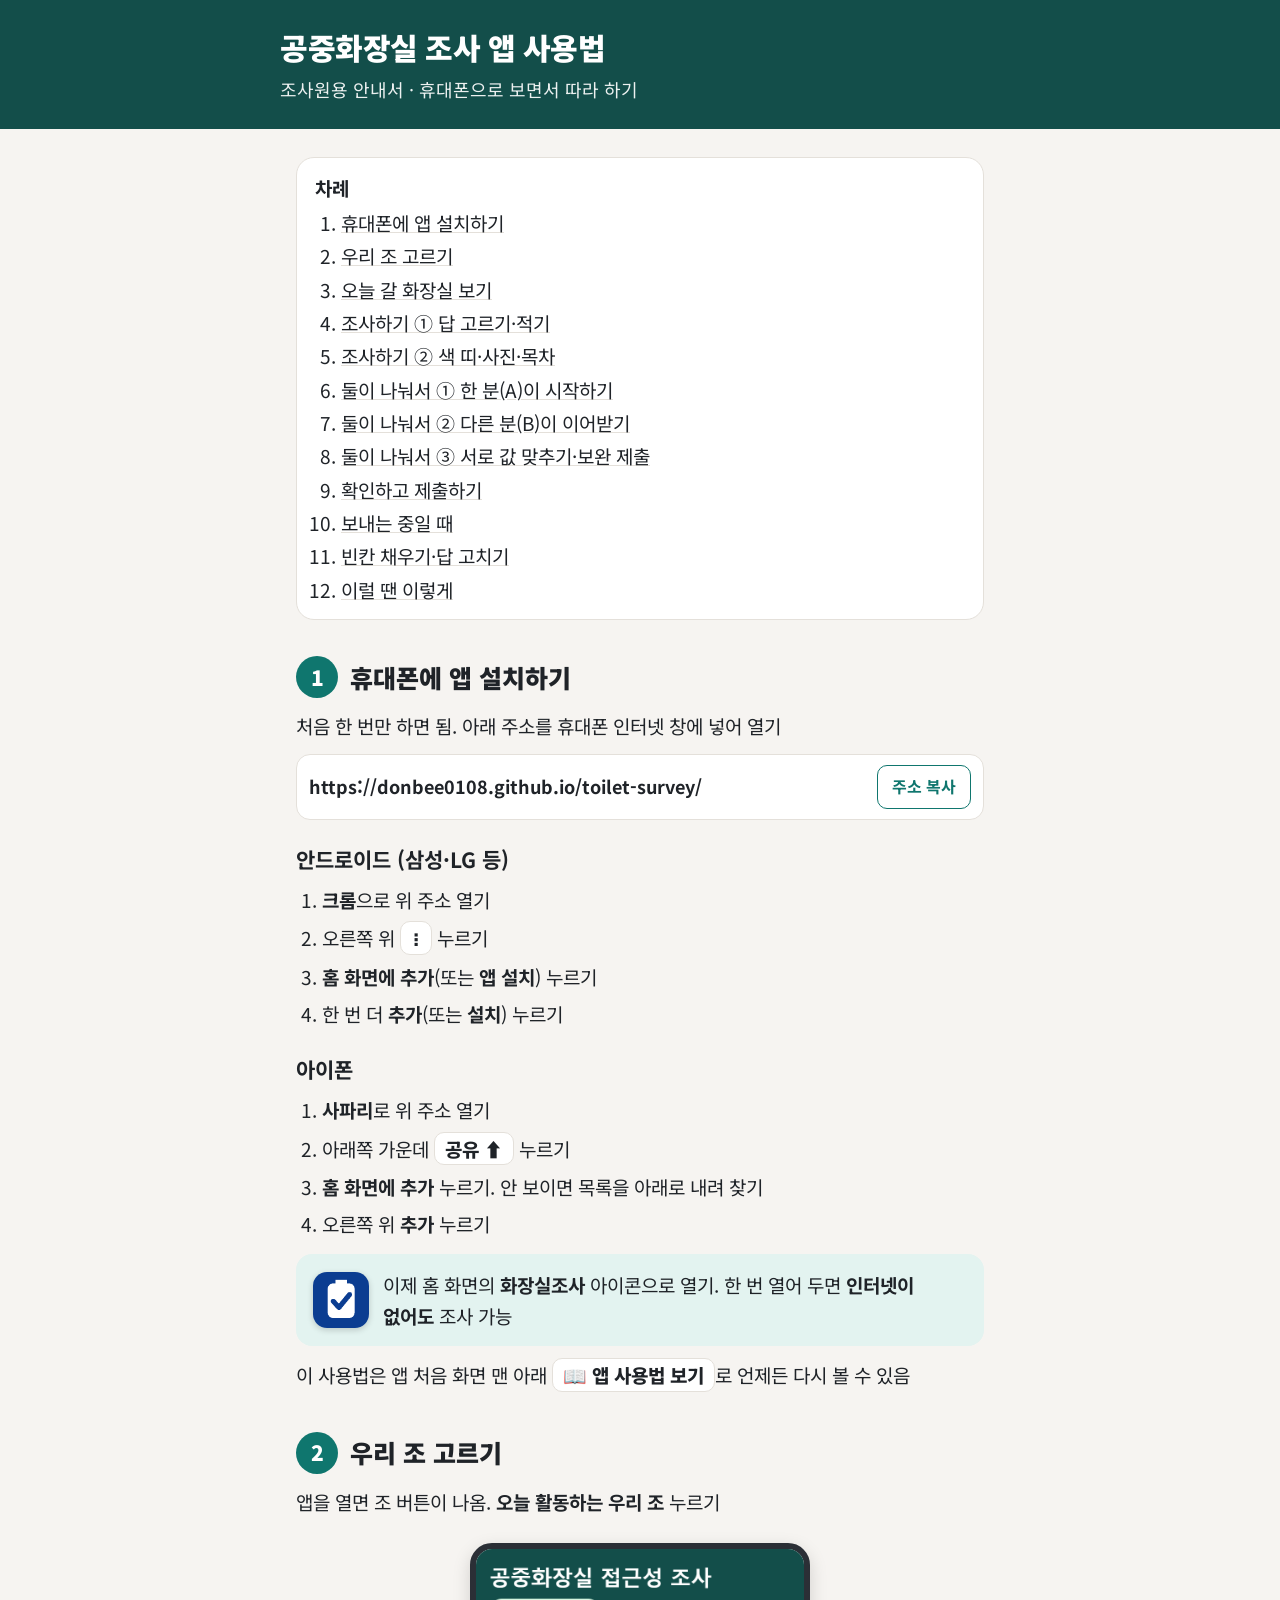
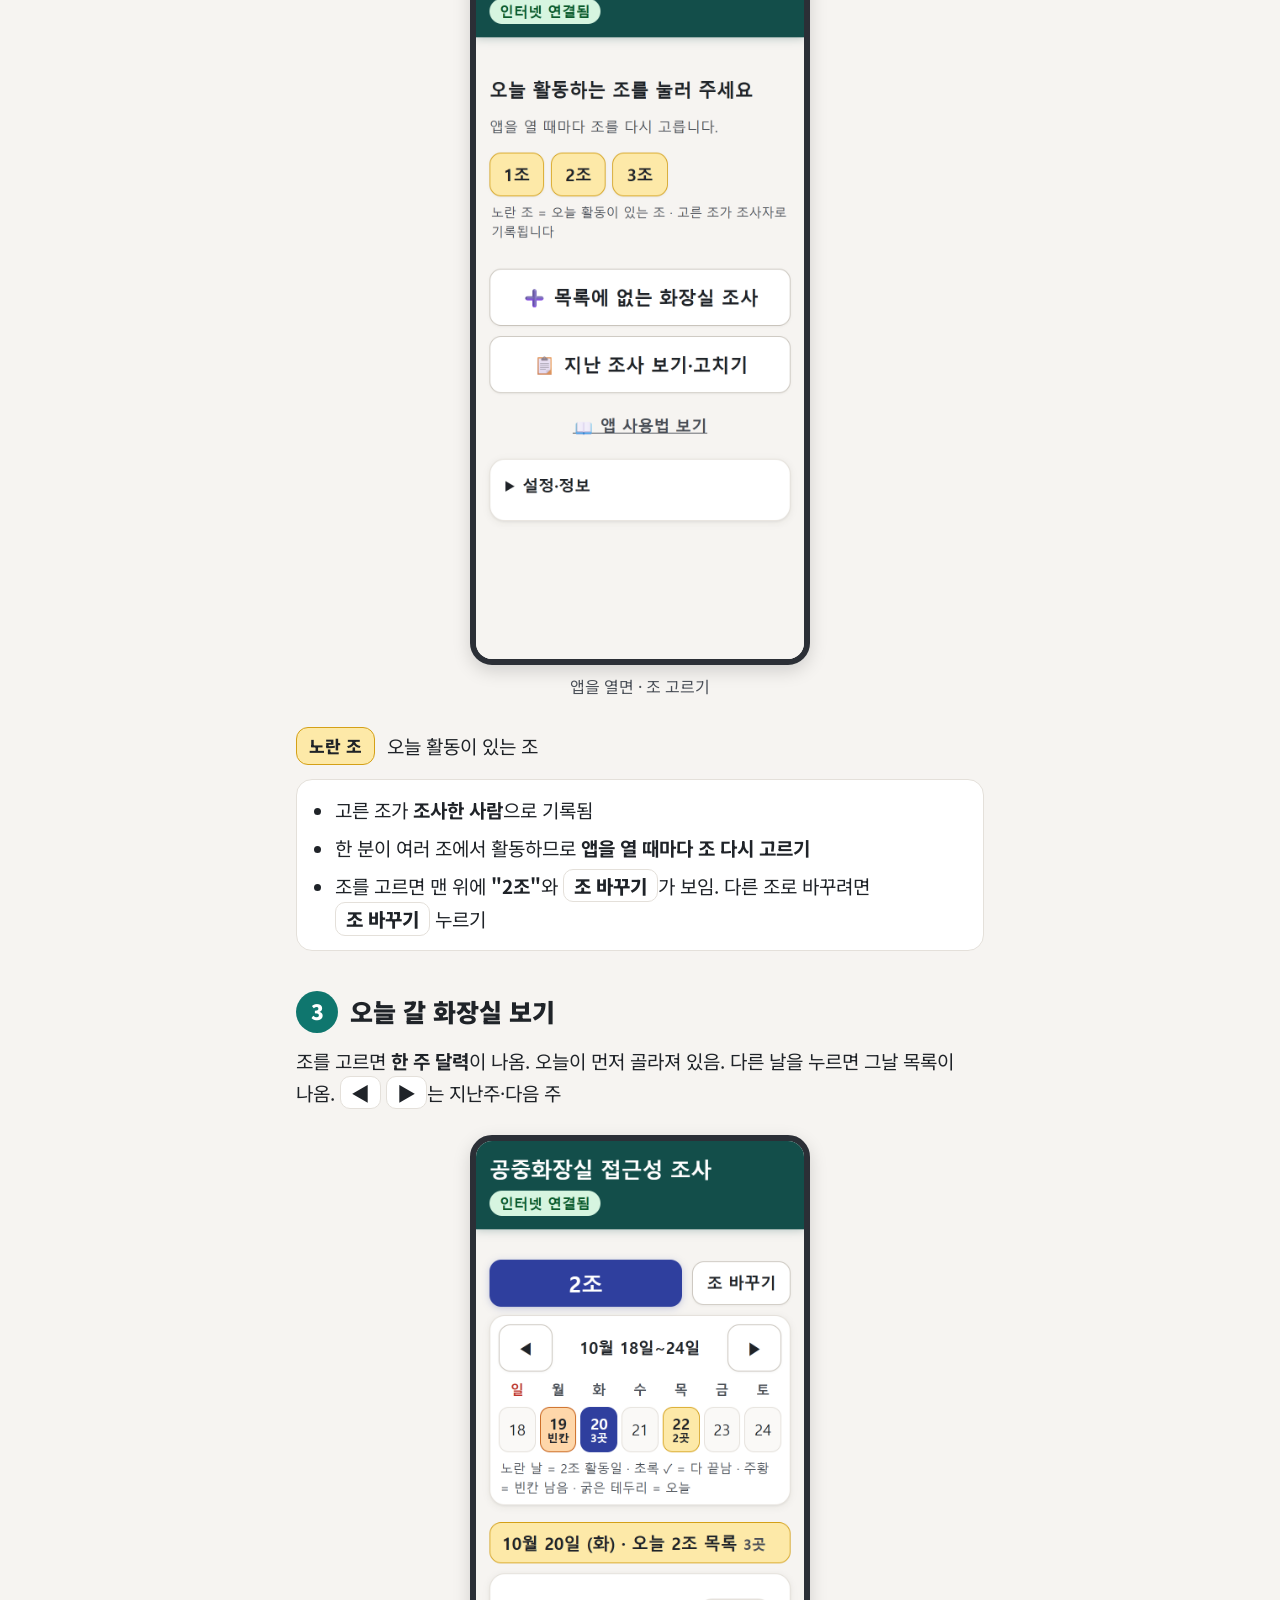
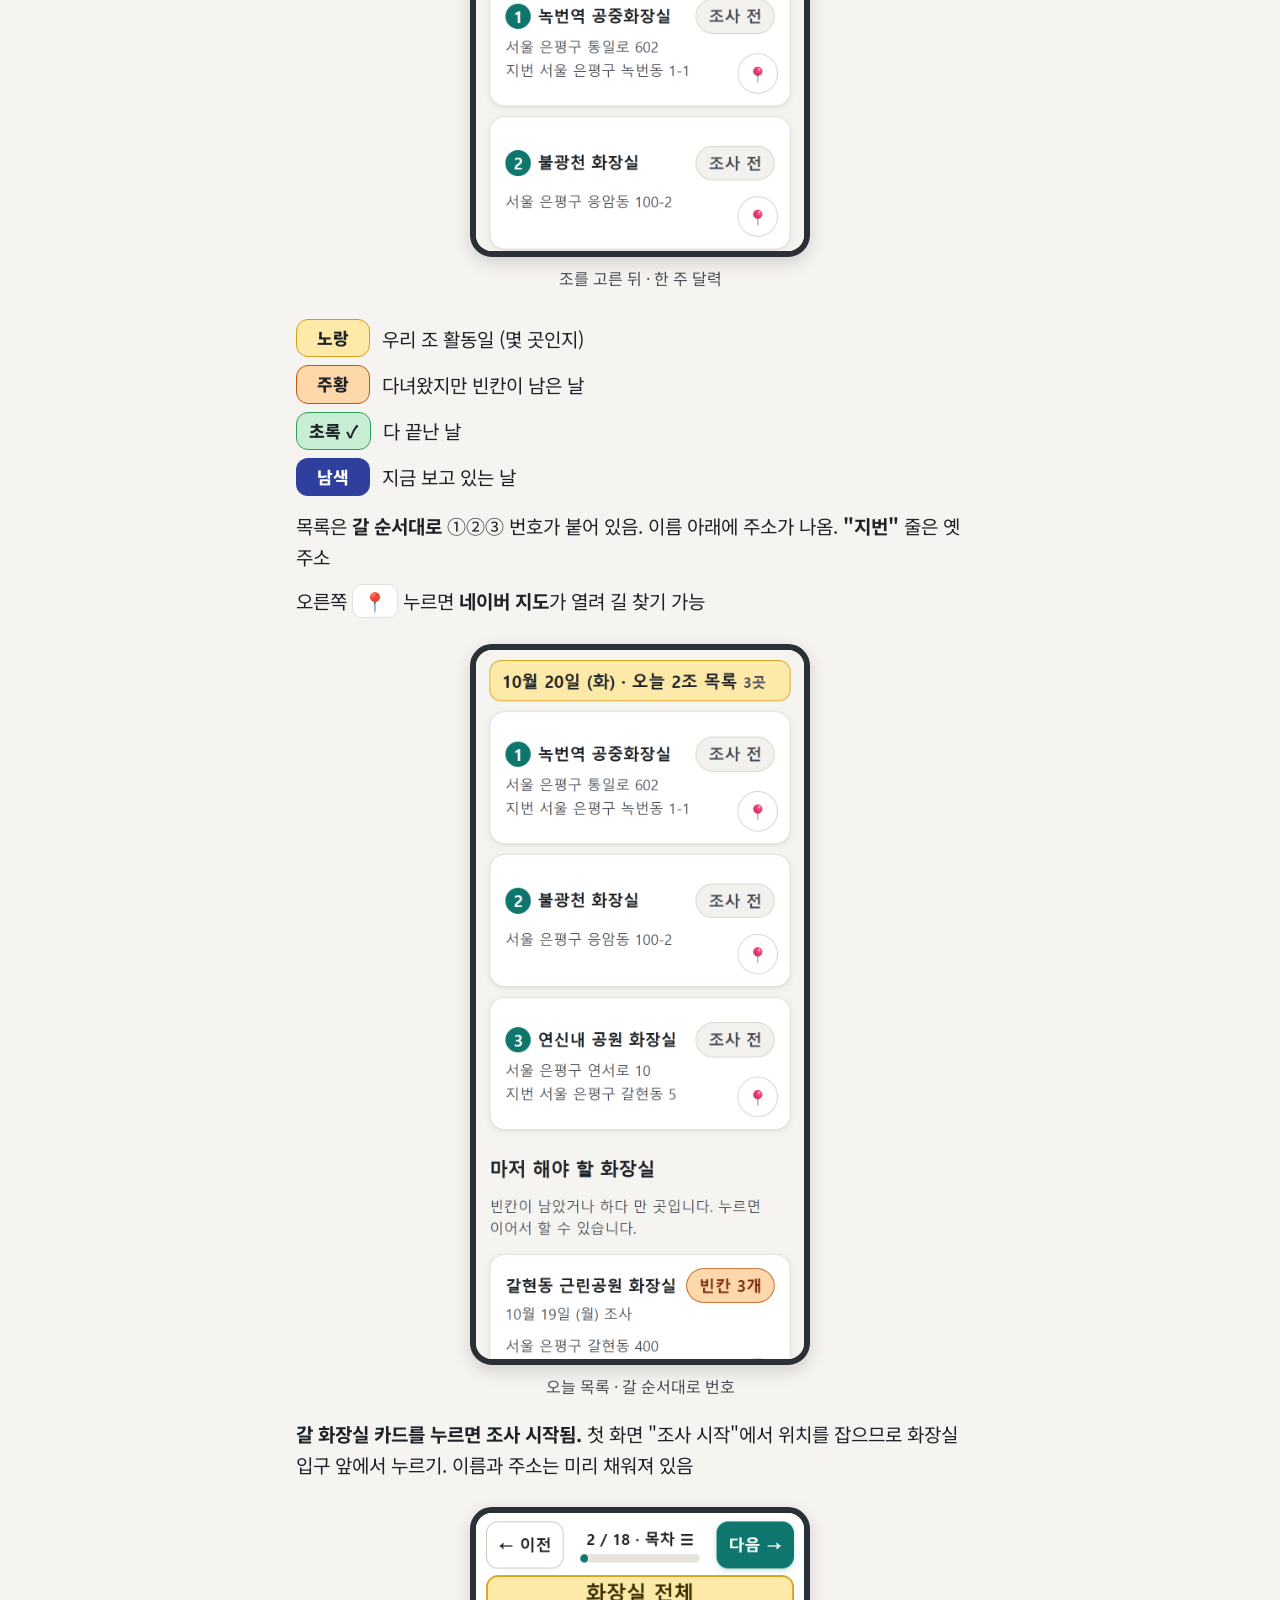
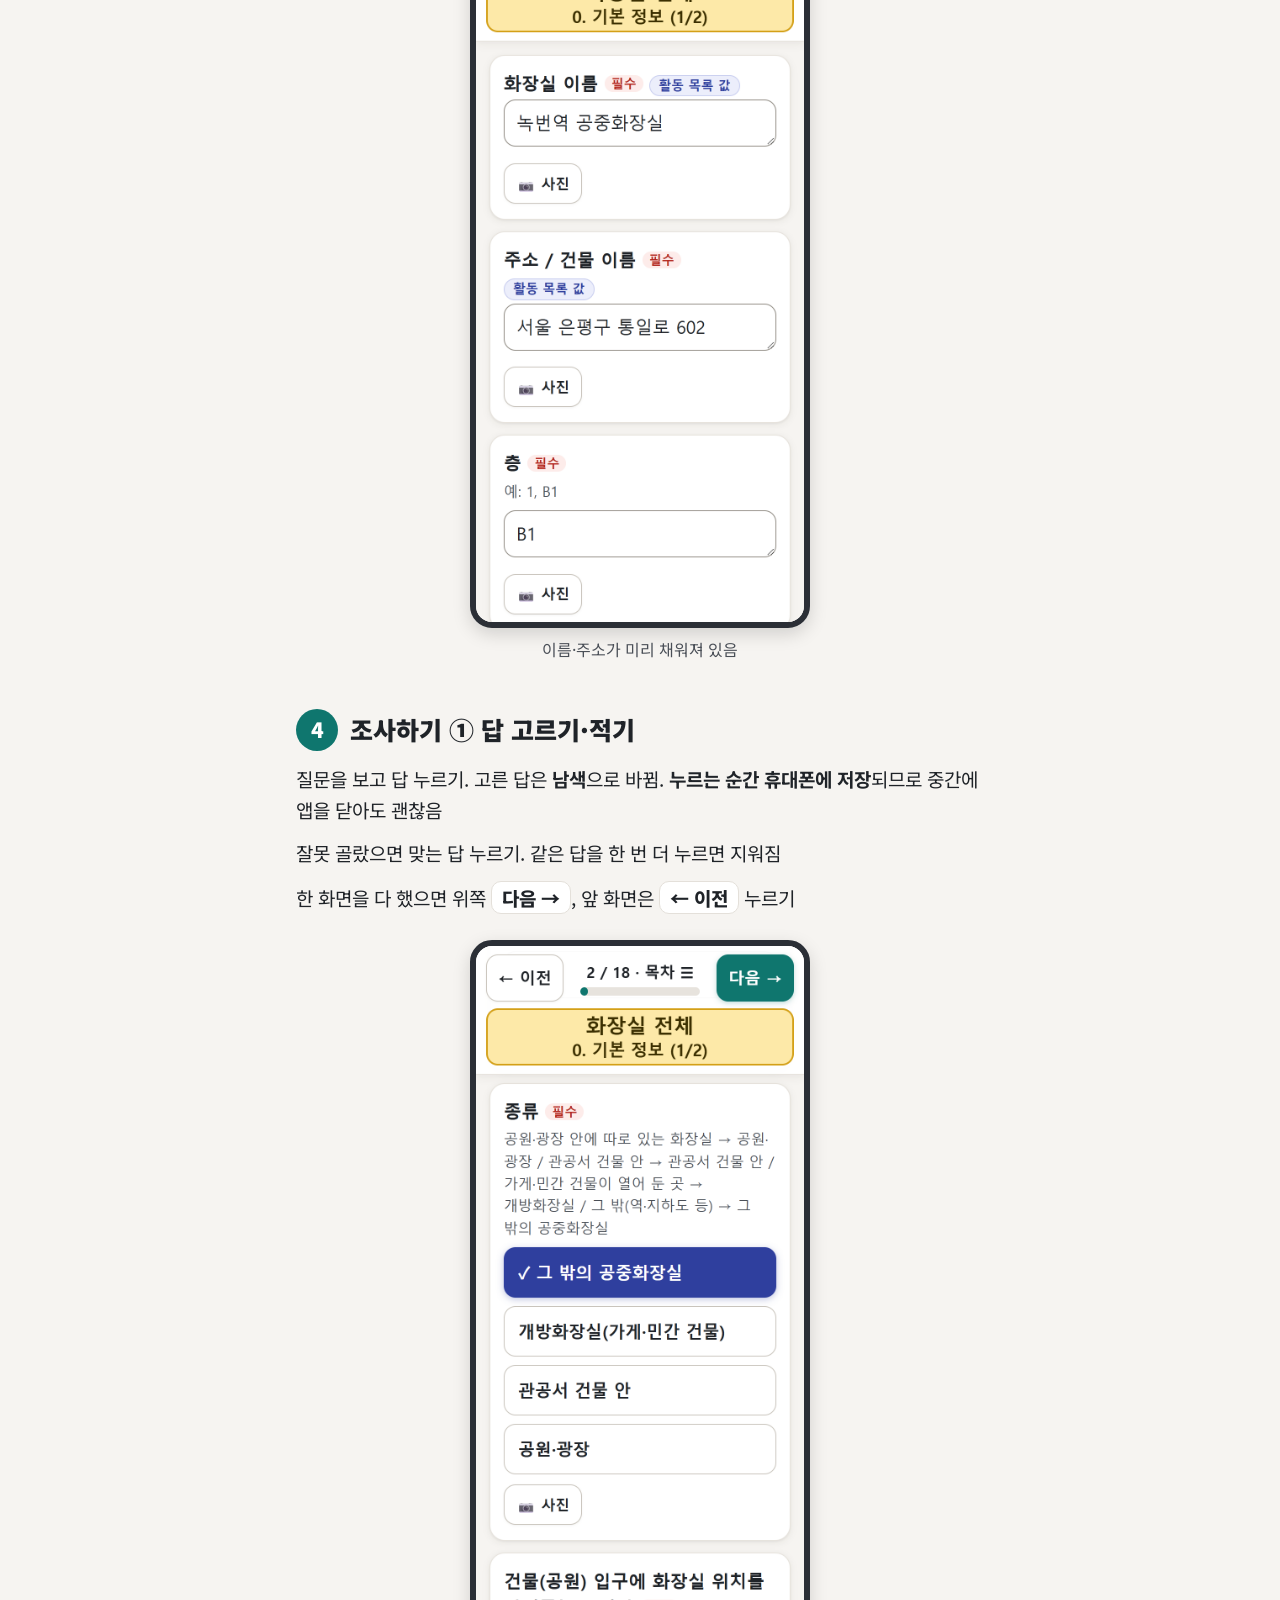
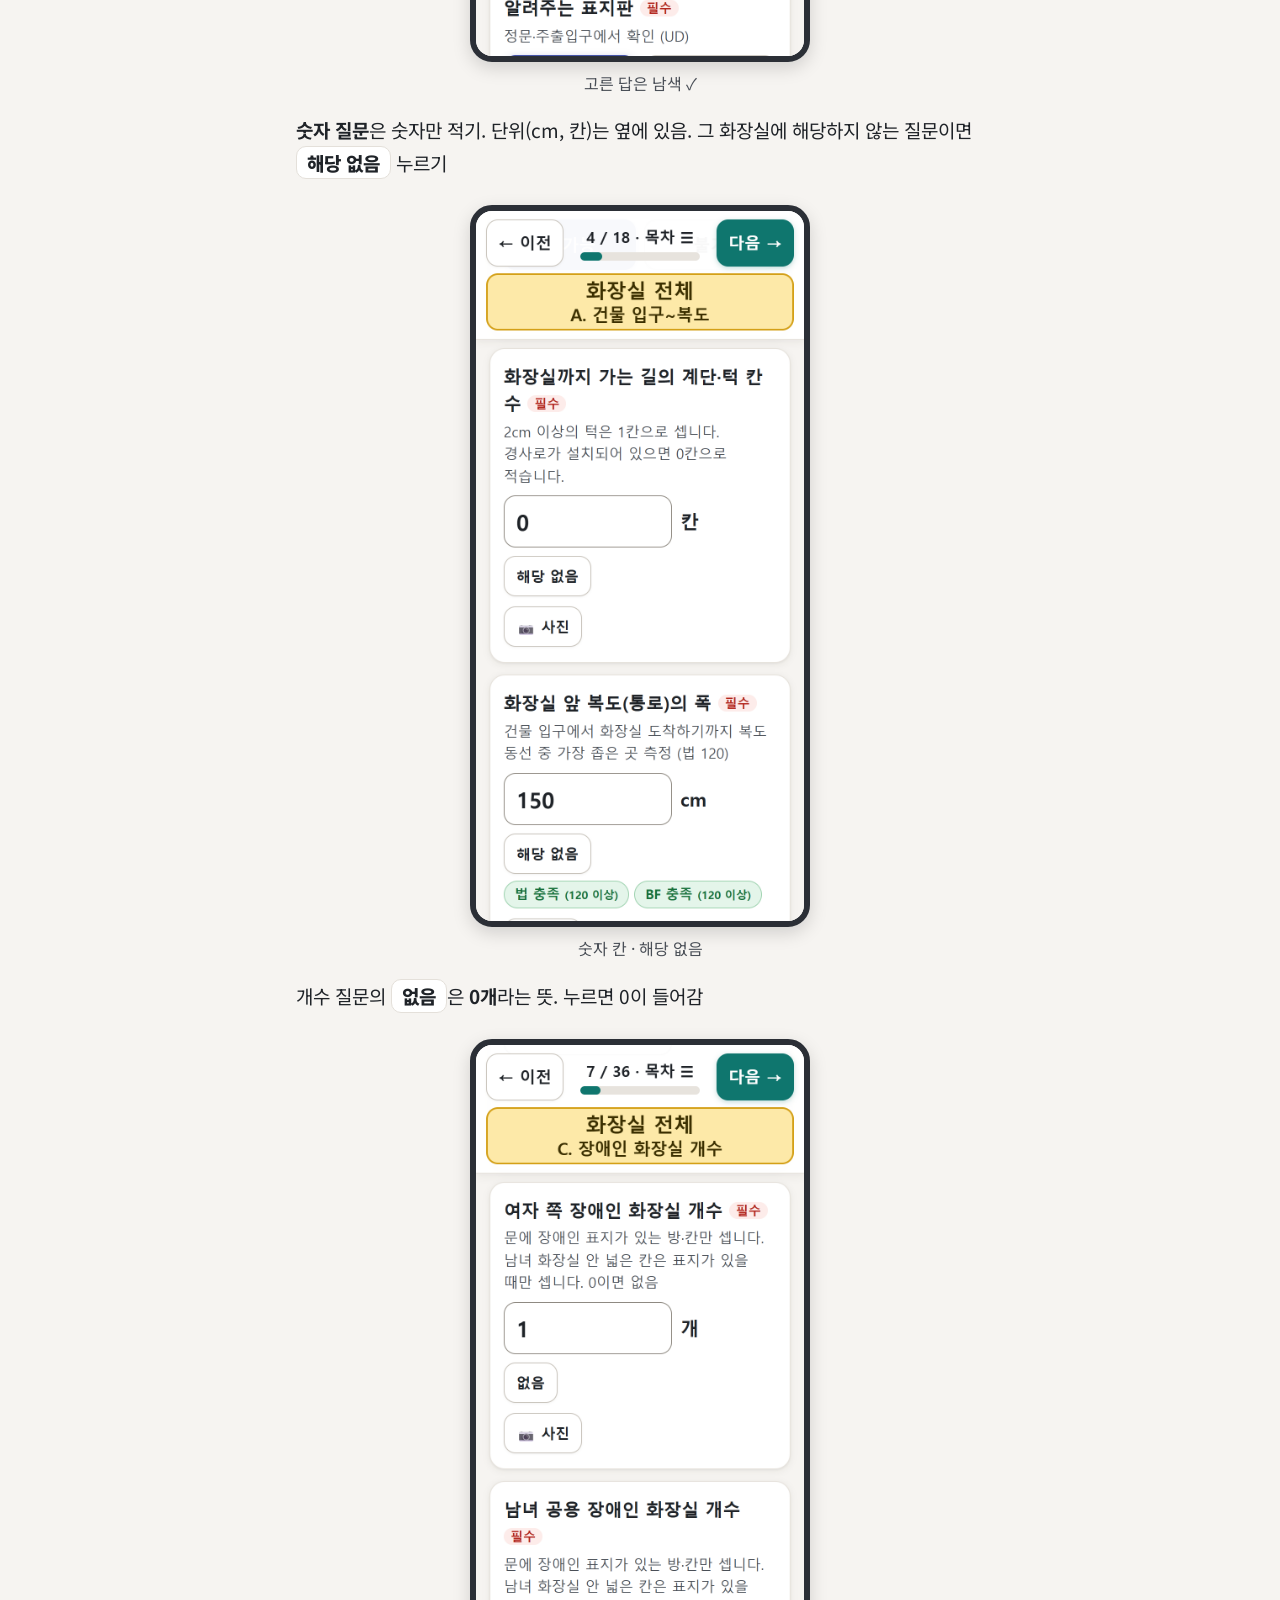
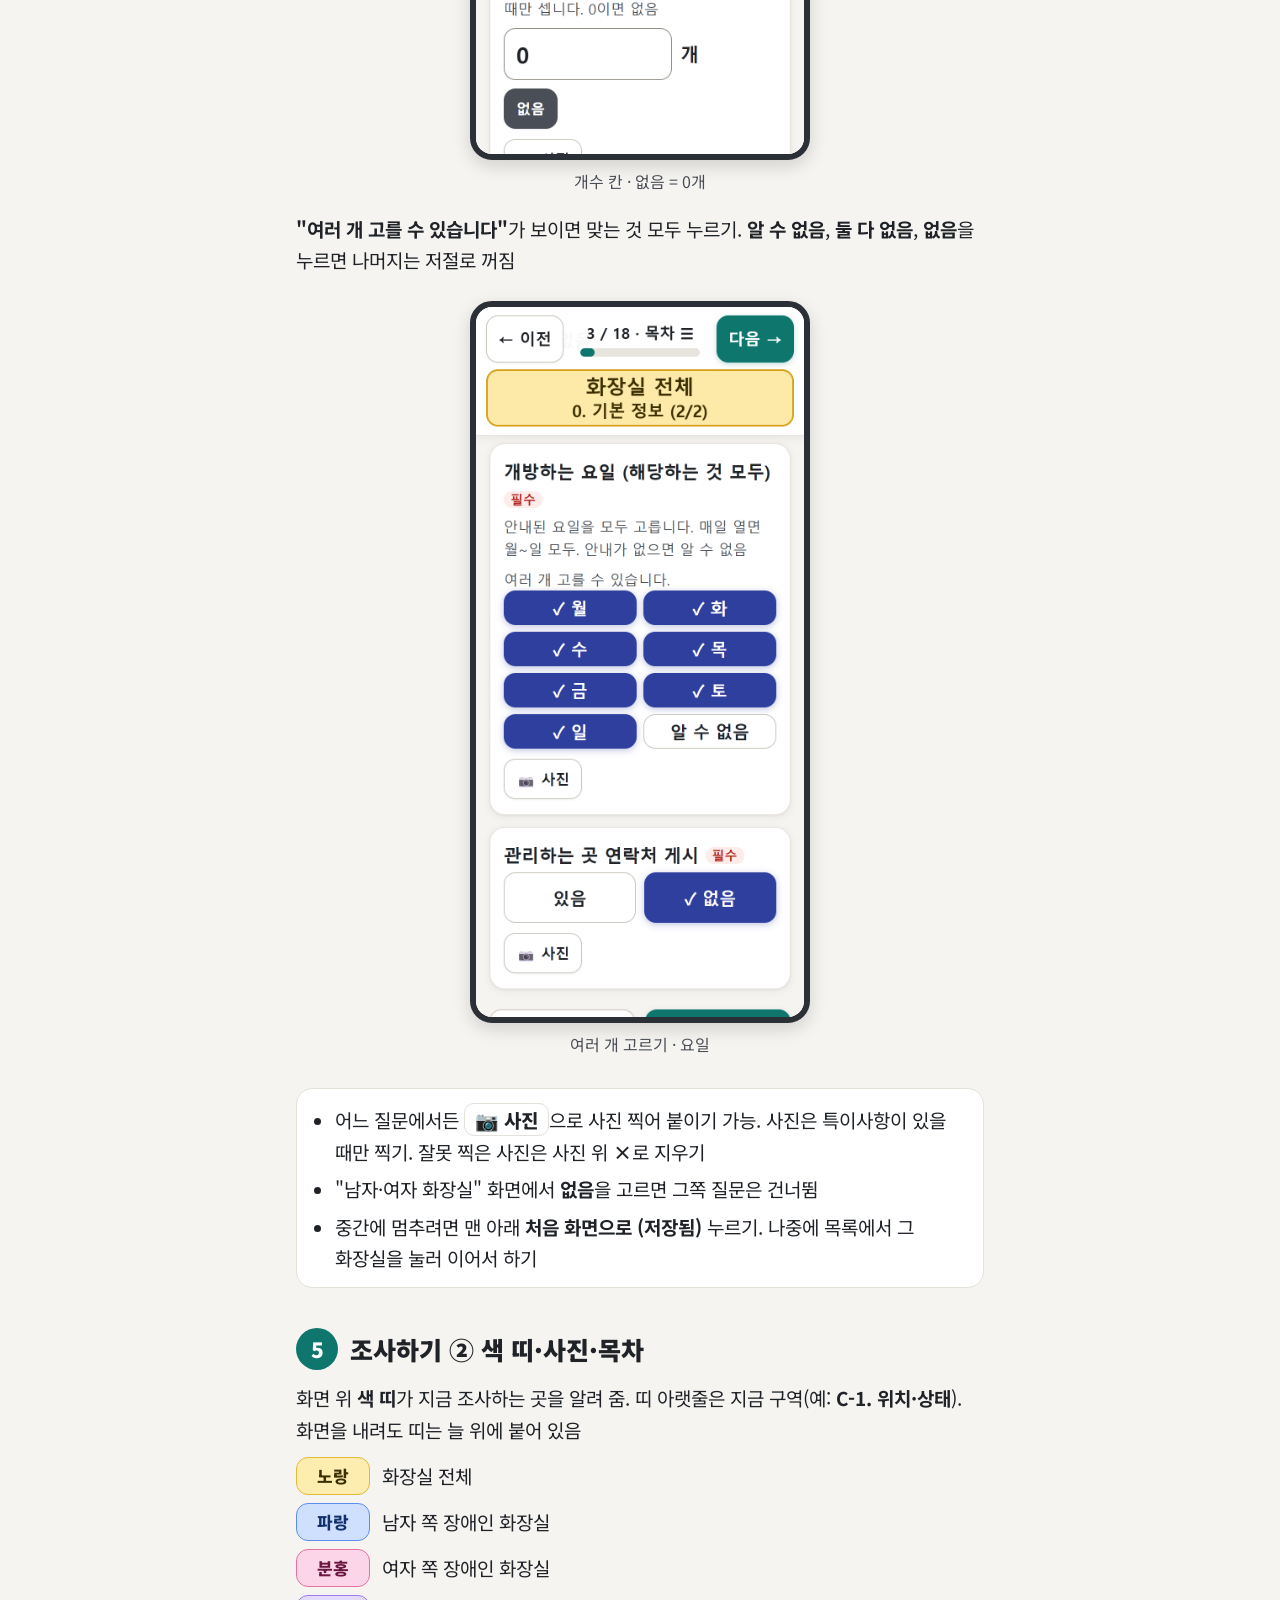
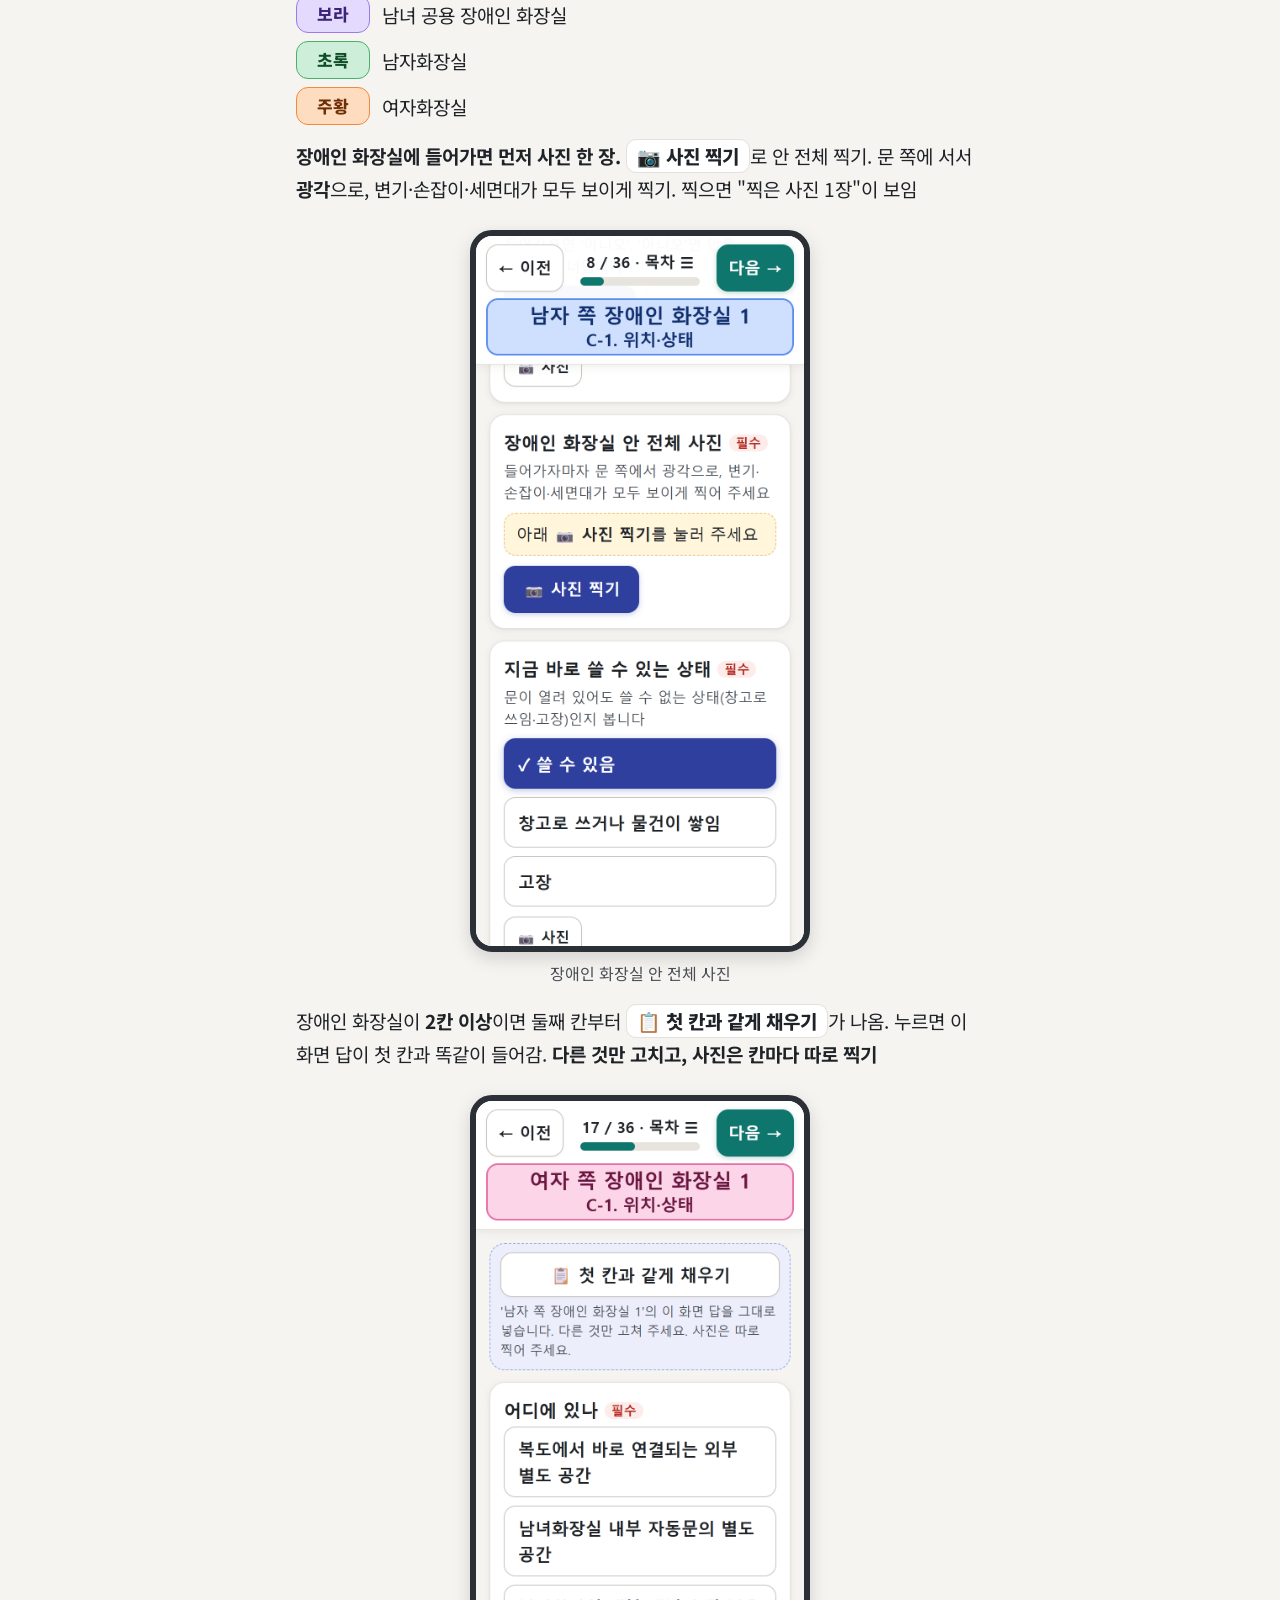
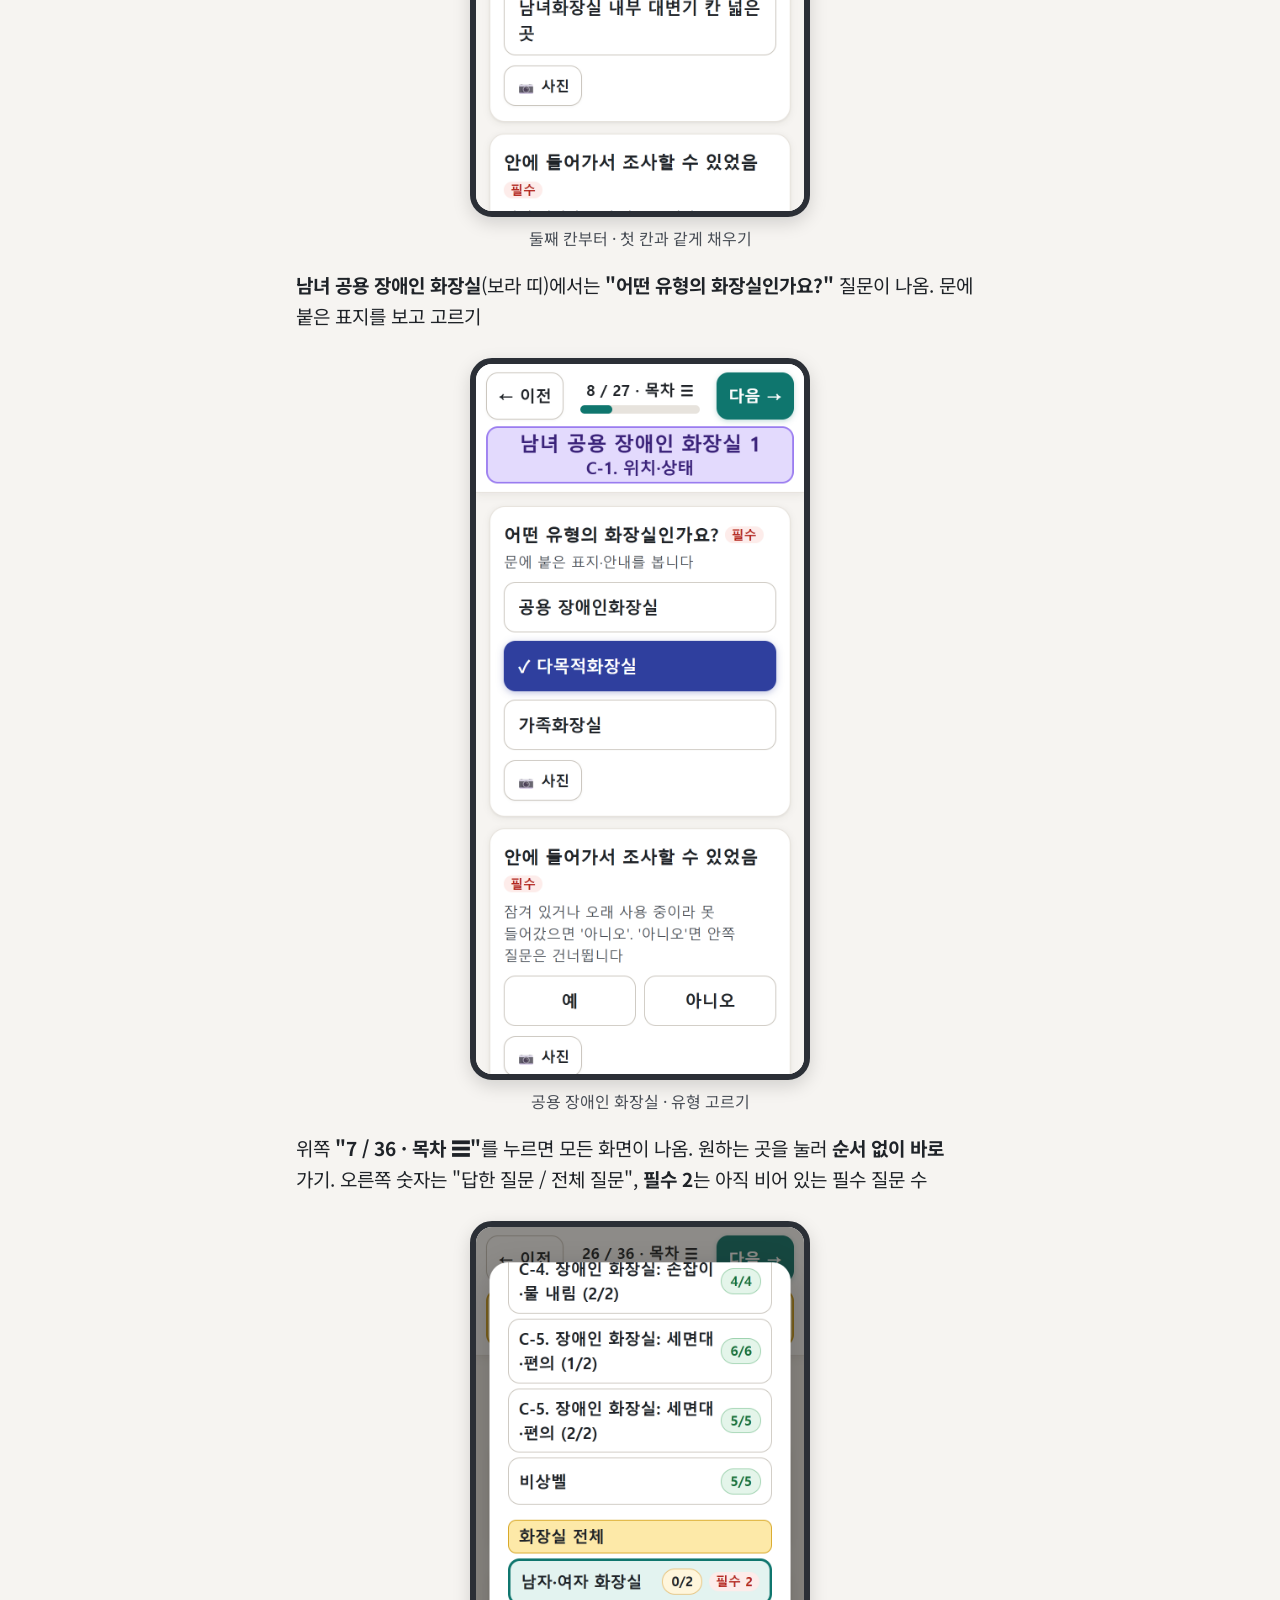
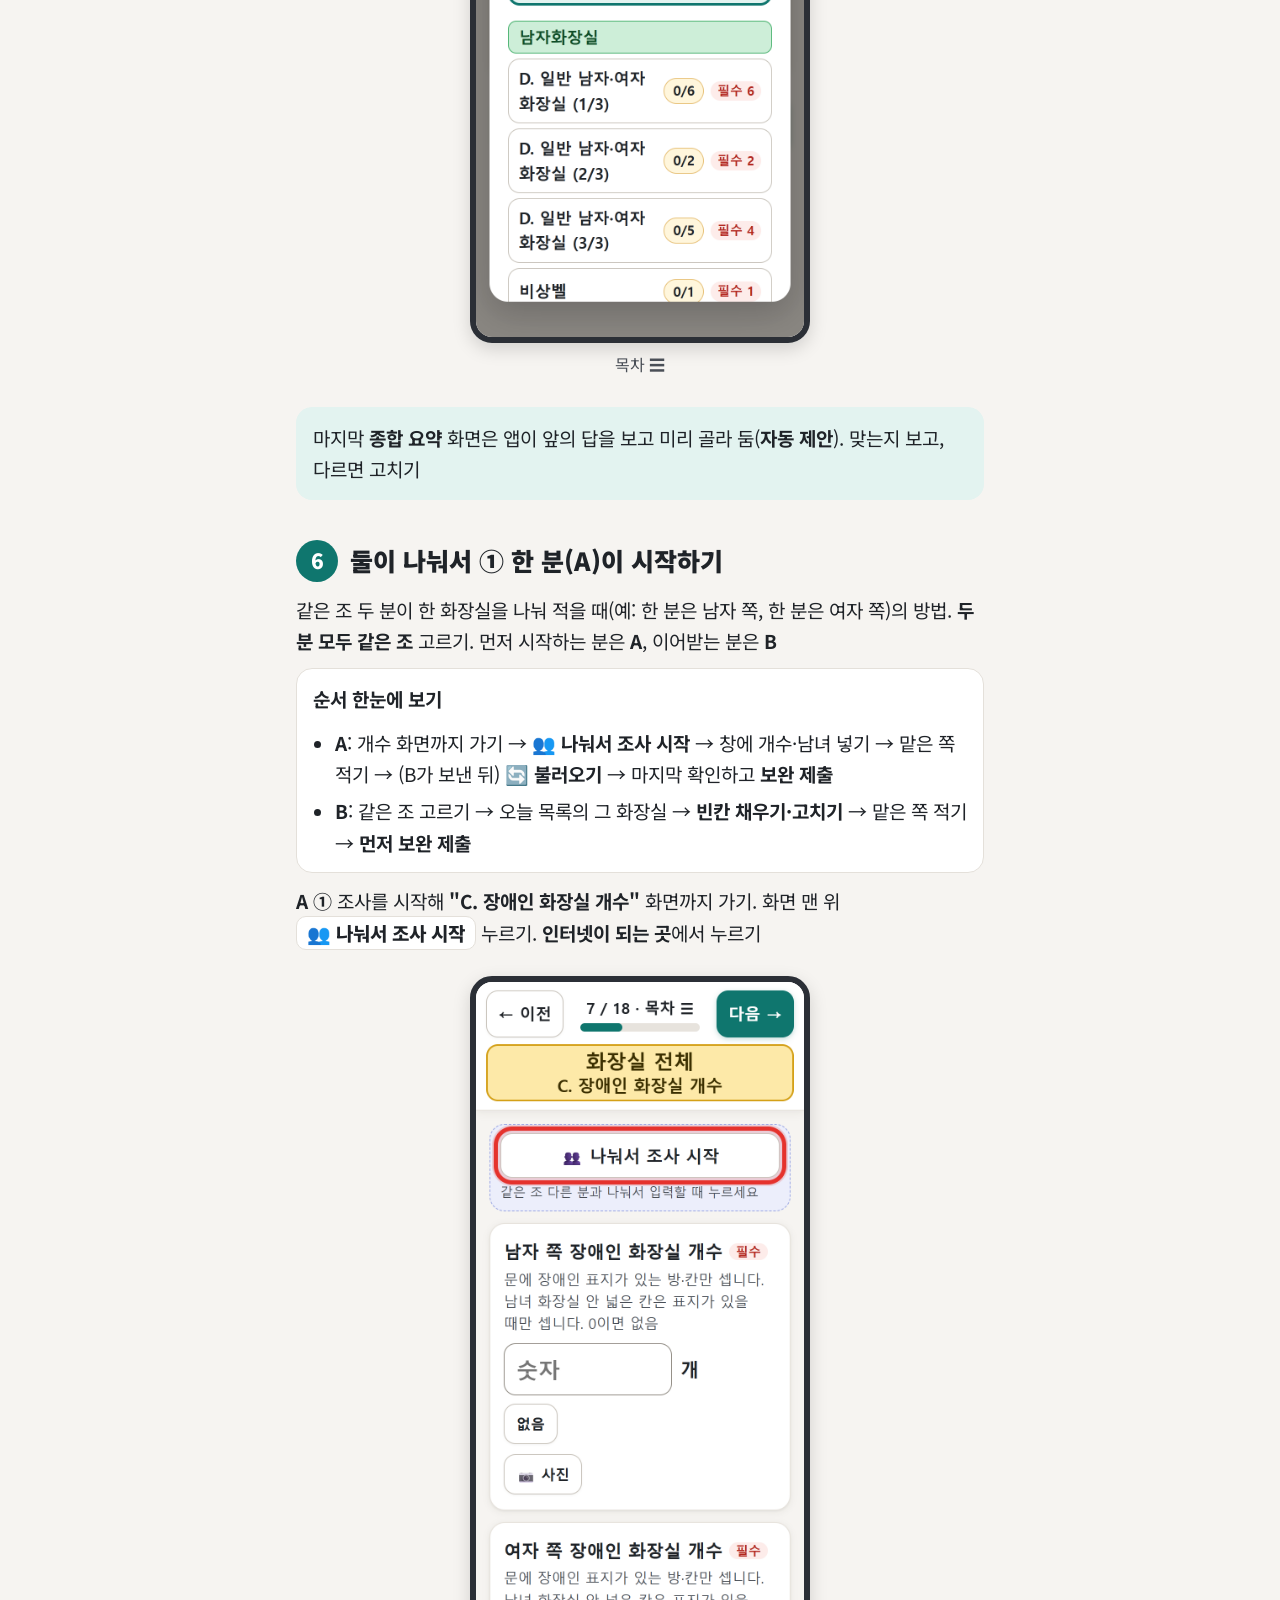
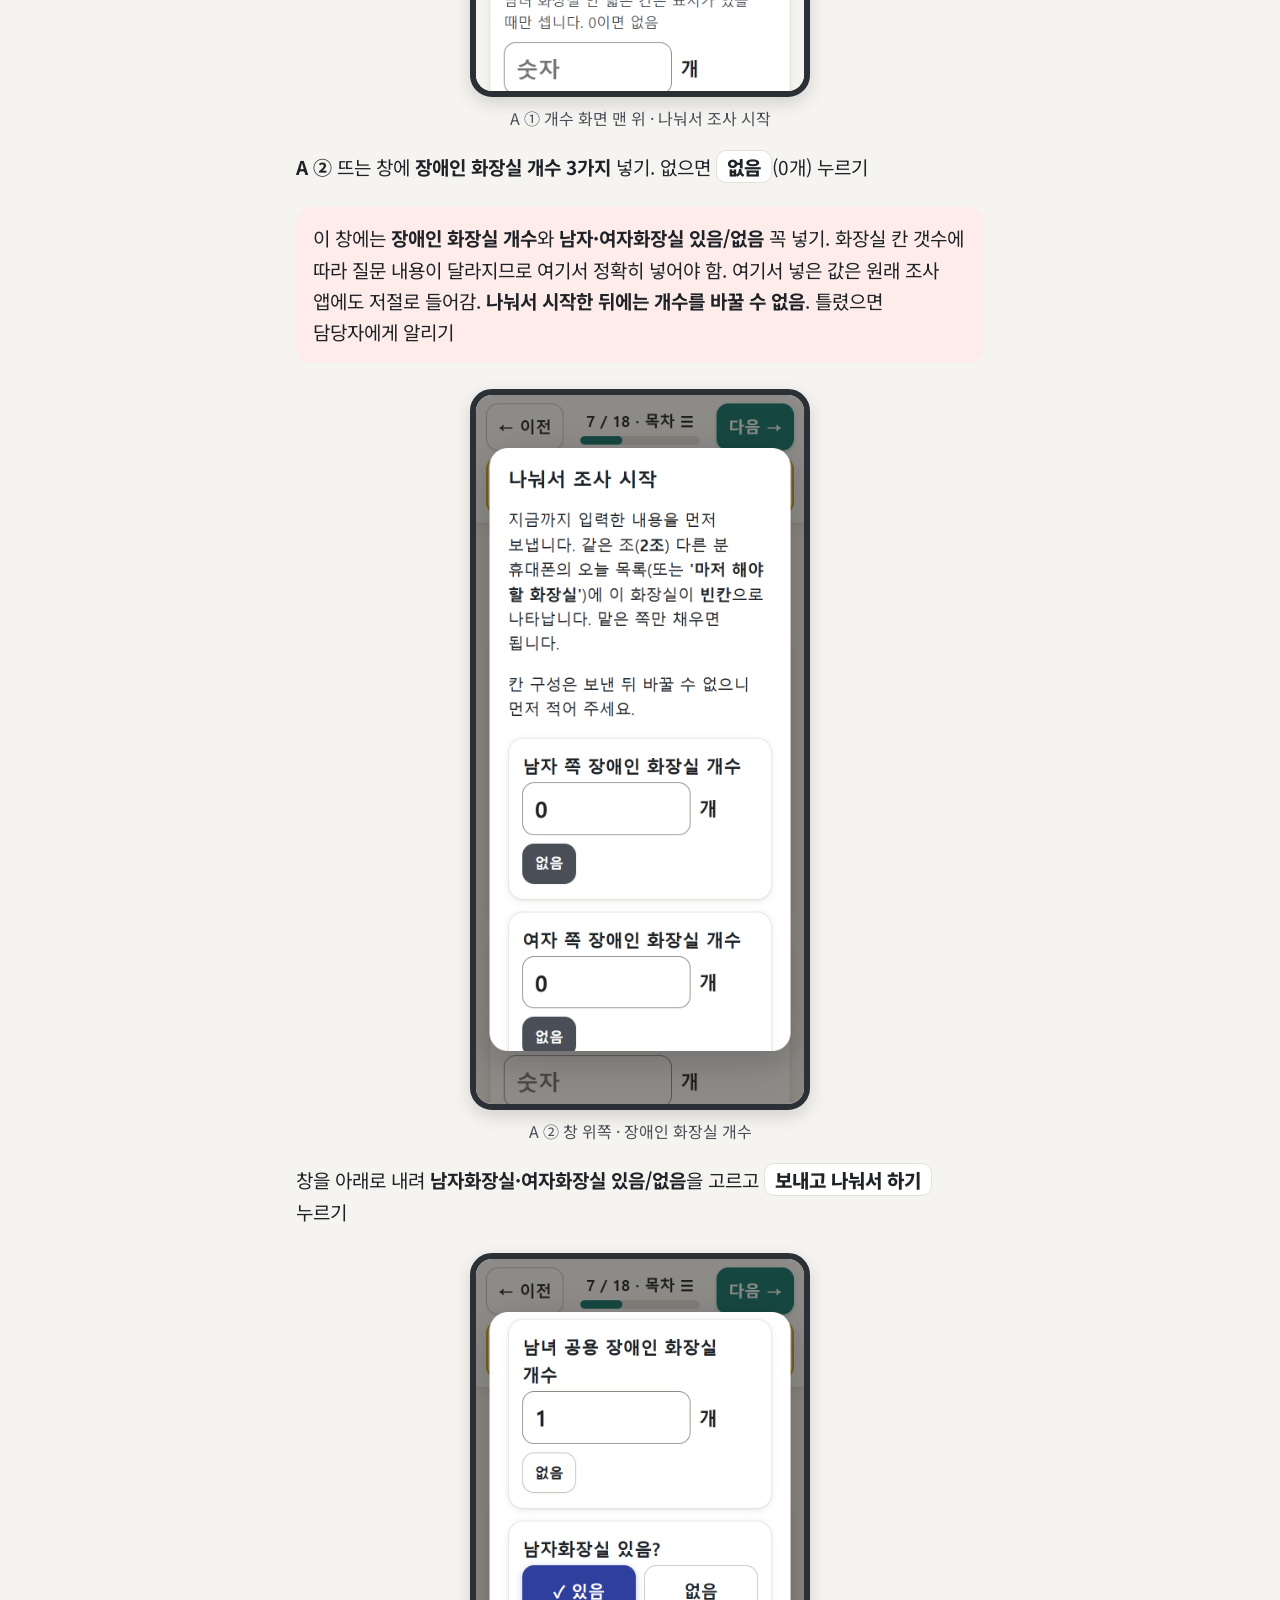
==== guide.html @ bd3691df "사용법 안내서: 개수 입력 경고문을 A ② 설명 바로 아래로 Co-Authored-By: Claude Opus 5.5 <noreply@anthropic.com>" ====
<!doctype html>
<html lang="ko">
<head>
<meta charset="utf-8">
<meta name="viewport" content="width=device-width, initial-scale=1, viewport-fit=cover">
<title>공중화장실 조사 앱 사용법</title>
<link rel="stylesheet" href="https://fonts.googleapis.com/css2?family=Noto+Sans+KR:wght@400;500;700;900&display=swap">
<style>
/* 레이아웃: 휴대폰에서 위에서 아래로 읽는 한 줄 안내서. 단계마다 설명 + 실제 앱 화면. 앱과 같은 색(남색=고른 답, 청록=화면 이동, 진한 청록 머리글) */
:root {
  --bg: #f6f4f1;
  --paper: #ffffff;
  --ink: #1f2328;
  --sub: #4a4f57;
  --line: #e4e0da;
  --head: #134e4a;
  --head-ink: #ffffff;
  --navy: #2f3f9e;
  --navy-soft: #eceefb;
  --teal: #0f766e;
  --teal-soft: #e3f3f0;
  --amber: #fde9a8;
  --amber-line: #d4a017;
  --orange: #fed7aa;
  --orange-line: #c2570c;
  --green: #c8eed4;
  --green-line: #2f9e5b;
  --red: #b3261e;
  --red-soft: #fdecea;
  --font: "Noto Sans KR", -apple-system, "Apple SD Gothic Neo", "Malgun Gothic", sans-serif;
}
@media (prefers-color-scheme: dark) {
  :root:not([data-theme="light"]) {
    --bg: #171a1c; --paper: #22262a; --ink: #eef0f2; --sub: #c3c8ce; --line: #3a4046;
    --head: #0f3d3a; --head-ink: #ffffff; --navy: #9aa8ff; --navy-soft: #2a3058; --teal: #5fd0c2; --teal-soft: #173a37;
    --amber: #5a4a12; --amber-line: #d4a017; --orange: #5c3417; --orange-line: #f08a3c; --green: #1d4a2e; --green-line: #46b06c;
    --red: #ff8a80; --red-soft: #4a2220; color-scheme: dark;
  }
}
:root[data-theme="dark"] {
  --bg: #171a1c; --paper: #22262a; --ink: #eef0f2; --sub: #c3c8ce; --line: #3a4046;
  --head: #0f3d3a; --head-ink: #ffffff; --navy: #9aa8ff; --navy-soft: #2a3058; --teal: #5fd0c2; --teal-soft: #173a37;
  --amber: #5a4a12; --amber-line: #d4a017; --orange: #5c3417; --orange-line: #f08a3c; --green: #1d4a2e; --green-line: #46b06c;
  --red: #ff8a80; --red-soft: #4a2220; color-scheme: dark;
}
* { box-sizing: border-box; }
body { margin: 0; background: var(--bg); color: var(--ink); font-family: var(--font); font-size: 19px; line-height: 1.65; word-break: keep-all; overflow-wrap: anywhere; }
.top { background: var(--head); color: var(--head-ink); padding: 28px 16px 24px; }
.top-in, main { max-width: 720px; margin: 0 auto; }
.top h1 { font-size: 30px; font-weight: 900; line-height: 1.3; margin: 0 0 8px; text-wrap: balance; letter-spacing: -0.5px; }
.top p { margin: 0; font-size: 18px; opacity: .92; }
main { padding: 8px 16px 48px; }
.toc { background: var(--paper); border: 1px solid var(--line); border-radius: 18px; padding: 14px 18px; margin: 20px 0 8px; }
.toc b { display: block; margin-bottom: 4px; }
.toc ol { margin: 0; padding-left: 26px; display: grid; gap: 2px; }
.toc a { color: var(--ink); text-decoration-color: var(--line); }
section { padding-top: 28px; }
h2 { display: flex; align-items: center; gap: 12px; font-size: 25px; font-weight: 900; margin: 0 0 12px; line-height: 1.3; text-wrap: balance; }
h2 .n { flex: none; width: 42px; height: 42px; border-radius: 50%; background: var(--teal); color: #fff; display: grid; place-items: center; font-size: 21px; }
h3 { font-size: 21px; margin: 22px 0 8px; }
p { margin: 0 0 12px; }
.steps { margin: 0 0 14px; padding-left: 26px; display: grid; gap: 6px; }
.shot { margin: 14px 0 18px; display: grid; justify-items: center; gap: 8px; }
.shot img { width: 100%; max-width: 340px; border-radius: 22px; border: 6px solid #2b2f36; box-shadow: 0 6px 18px rgba(0, 0, 0, .15); background: #fff; }
.shot figcaption { font-size: 16px; color: var(--sub); text-align: center; }
.pair { display: flex; flex-direction: column; }
.pair > .shot { order: 2; }
.box { background: var(--paper); border: 1px solid var(--line); border-radius: 16px; padding: 14px 16px; margin: 12px 0; }
.box.tip { background: var(--teal-soft); border-color: transparent; }
.box.warn { background: var(--red-soft); border-color: transparent; }
.box p:last-child, .box ul:last-child { margin-bottom: 0; }
.box ul { margin: 0; padding-left: 22px; display: grid; gap: 6px; }
.keys { display: grid; gap: 8px; margin: 10px 0 14px; }
.key { display: flex; align-items: center; gap: 12px; }
.chip { flex: none; min-width: 74px; text-align: center; font-weight: 800; font-size: 17px; padding: 4px 12px; border-radius: 12px; border: 1.5px solid transparent; color: var(--ink); }
.c-navy { background: var(--navy); color: #fff; }
.c-teal { background: var(--teal); color: #fff; }
.c-amber { background: var(--amber); border-color: var(--amber-line); }
.c-orange { background: var(--orange); border-color: var(--orange-line); }
.c-green { background: var(--green); border-color: var(--green-line); }
.c-blue { background: #cfe0ff; color: #12306e; border-color: #5b8def; }
.c-pink { background: #fcd6e8; color: #6b1640; border-color: #e472a6; }
.c-lgreen { background: #cdeed8; color: #0f4d27; border-color: #46b06c; }
.c-lorange { background: #fedcbf; color: #6e2f06; border-color: #f08a3c; }
.c-yellow { background: #fdeeb0; color: #3b2f00; border-color: #e2b93b; }
.c-purple { background: #e3dafd; color: #3b237a; border-color: #9a7cf0; }
.btnlike { display: inline-block; font-weight: 800; padding: 0 10px; border: 1.5px solid var(--line); border-radius: 10px; background: var(--paper); white-space: nowrap; }
.url { display: flex; flex-wrap: wrap; gap: 8px; align-items: center; background: var(--paper); border: 1px solid var(--line); border-radius: 14px; padding: 10px 12px; margin: 8px 0 14px; }
.url code { font-family: var(--font); font-weight: 700; font-size: 18px; user-select: all; min-width: 0; overflow-wrap: anywhere; flex: 1 1 220px; }
.url button { font: inherit; font-size: 16px; font-weight: 700; padding: 6px 14px; border-radius: 10px; border: 1.5px solid var(--teal); background: var(--paper); color: var(--teal); cursor: pointer; min-height: 44px; }
.url button:focus-visible, .toc a:focus-visible { outline: 3px solid #f2b705; outline-offset: 2px; }
.faq dt { font-weight: 800; margin-top: 14px; }
.faq dd { margin: 4px 0 0; }
.contact { border: 2px dashed var(--line); border-radius: 16px; padding: 16px; margin-top: 12px; }
.contact .line { border-bottom: 1.5px solid var(--sub); min-height: 34px; margin: 6px 0 12px; }
.app-icon { display: flex; align-items: center; gap: 14px; }
.app-icon img { flex: none; width: 56px; height: 56px; border-radius: 14px; box-shadow: 0 2px 6px rgba(0, 0, 0, .18); }
@media print {
  /* 인쇄: 한 항목 = A4 한 장. 글은 위, 그 항목의 앱 화면은 아래에 나란히(만들 때 tools/build_guide.mjs 가 화면을 모아 줌) */
  body { font-size: 17px; background: #fff; }
  .top { padding: 14px 16px; }
  .top h1 { font-size: 26px; }
  .url button, .toc { display: none; }
  main { padding: 0; }
  section { break-before: page; padding-top: 4px; }
  section#install { break-before: auto; padding-top: 16px; }
  h2 { font-size: 24px; margin-bottom: 10px; }
  h3 { font-size: 19px; margin: 12px 0 4px; }
  .pair { display: block; }
  .box { padding: 10px 14px; margin: 8px 0; }
  .keys { display: grid; grid-template-columns: 1fr 1fr; gap: 4px 16px; margin: 6px 0 8px; }
  .chip { font-size: 15px; padding: 2px 10px; }
  .shots-row { display: flex; flex-wrap: wrap; justify-content: center; gap: 14px; margin-top: 14px; break-inside: avoid; }
  .shots-row .shot { margin: 0; width: 200px; }
  .shots-row .shot img { max-width: 200px; border-width: 3px; border-radius: 14px; box-shadow: none; }
  .shots-row .shot figcaption { font-size: 13px; }
  .shot, .box, .key { break-inside: avoid; }
}
</style>

<header class="top"><div class="top-in">
  <h1>공중화장실 조사 앱 사용법</h1>
  <p>조사원용 안내서 · 휴대폰으로 보면서 따라 하기</p>
</div></header>

<main>
  <nav class="toc" aria-label="차례">
    <b>차례</b>
    <ol>
      <li><a href="#install">휴대폰에 앱 설치하기</a></li>
      <li><a href="#team">우리 조 고르기</a></li>
      <li><a href="#list">오늘 갈 화장실 보기</a></li>
      <li><a href="#survey">조사하기 ① 답 고르기·적기</a></li>
      <li><a href="#where">조사하기 ② 색 띠·사진·목차</a></li>
      <li><a href="#split">둘이 나눠서 ① 한 분(A)이 시작하기</a></li>
      <li><a href="#split2">둘이 나눠서 ② 다른 분(B)이 이어받기</a></li>
      <li><a href="#split3">둘이 나눠서 ③ 서로 값 맞추기·보완 제출</a></li>
      <li><a href="#submit">확인하고 제출하기</a></li>
      <li><a href="#send">보내는 중일 때</a></li>
      <li><a href="#fix">빈칸 채우기·답 고치기</a></li>
      <li><a href="#faq">이럴 땐 이렇게</a></li>
    </ol>
  </nav>

  <section id="install">
    <h2><span class="n">1</span>휴대폰에 앱 설치하기</h2>
    <p>처음 한 번만 하면 됨. 아래 주소를 휴대폰 인터넷 창에 넣어 열기</p>
    <div class="url"><code id="app-url">https://donbee0108.github.io/toilet-survey/</code><button type="button" id="copy-url">주소 복사</button></div>
    <h3>안드로이드 (삼성·LG 등)</h3>
    <ol class="steps">
      <li><b>크롬</b>으로 위 주소 열기</li>
      <li>오른쪽 위 <span class="btnlike">⋮</span> 누르기</li>
      <li><b>홈 화면에 추가</b>(또는 <b>앱 설치</b>) 누르기</li>
      <li>한 번 더 <b>추가</b>(또는 <b>설치</b>) 누르기</li>
    </ol>
    <h3>아이폰</h3>
    <ol class="steps">
      <li><b>사파리</b>로 위 주소 열기</li>
      <li>아래쪽 가운데 <span class="btnlike">공유 ⬆</span> 누르기</li>
      <li><b>홈 화면에 추가</b> 누르기. 안 보이면 목록을 아래로 내려 찾기</li>
      <li>오른쪽 위 <b>추가</b> 누르기</li>
    </ol>
    <div class="box tip app-icon"><img src="[data-uri]" alt="화장실조사 앱 아이콘"><p>이제 홈 화면의 <b>화장실조사</b> 아이콘으로 열기. 한 번 열어 두면 <b>인터넷이 없어도</b> 조사 가능</p></div>
    <p>이 사용법은 앱 처음 화면 맨 아래 <span class="btnlike">📖 앱 사용법 보기</span>로 언제든 다시 볼 수 있음</p>
  </section>

  <section id="team">
    <h2><span class="n">2</span>우리 조 고르기</h2>
    <div class="pair"><figure class="shot"><img src="[data-uri]" alt="앱을 연 첫 화면: 1조, 2조, 3조 버튼. 오늘 활동이 있는 조는 노란색"><figcaption>앱을 열면 · 조 고르기</figcaption></figure>
    <p>앱을 열면 조 버튼이 나옴. <b>오늘 활동하는 우리 조</b> 누르기</p></div>
    <div class="keys">
      <div class="key"><span class="chip c-amber">노란 조</span><span>오늘 활동이 있는 조</span></div>
    </div>
    <div class="box"><ul>
      <li>고른 조가 <b>조사한 사람</b>으로 기록됨</li>
      <li>한 분이 여러 조에서 활동하므로 <b>앱을 열 때마다 조 다시 고르기</b></li>
      <li>조를 고르면 맨 위에 <b>"2조"</b>와 <span class="btnlike">조 바꾸기</span>가 보임. 다른 조로 바꾸려면 <span class="btnlike">조 바꾸기</span> 누르기</li>
    </ul></div>
  </section>

  <section id="list">
    <h2><span class="n">3</span>오늘 갈 화장실 보기</h2>
    <div class="pair"><figure class="shot"><img src="[data-uri]" alt="조를 고른 뒤: 2조 표시와 조 바꾸기 버튼, 한 주 달력"><figcaption>조를 고른 뒤 · 한 주 달력</figcaption></figure>
    <p>조를 고르면 <b>한 주 달력</b>이 나옴. 오늘이 먼저 골라져 있음. 다른 날을 누르면 그날 목록이 나옴. <span class="btnlike">◀</span> <span class="btnlike">▶</span>는 지난주·다음 주</p></div>
    <div class="keys">
      <div class="key"><span class="chip c-amber">노랑</span><span>우리 조 활동일 (몇 곳인지)</span></div>
      <div class="key"><span class="chip c-orange">주황</span><span>다녀왔지만 빈칸이 남은 날</span></div>
      <div class="key"><span class="chip c-green">초록 ✓</span><span>다 끝난 날</span></div>
      <div class="key"><span class="chip c-navy">남색</span><span>지금 보고 있는 날</span></div>
    </div>
    <div class="pair"><figure class="shot"><img src="[data-uri]" alt="오늘 2조 목록: 번호 1, 2, 3이 붙은 화장실 카드와 주소, 지도 핀 버튼"><figcaption>오늘 목록 · 갈 순서대로 번호</figcaption></figure>
    <div><p>목록은 <b>갈 순서대로</b> ①②③ 번호가 붙어 있음. 이름 아래에 주소가 나옴. <b>"지번"</b> 줄은 옛 주소</p>
    <p>오른쪽 <span class="btnlike">📍</span> 누르면 <b>네이버 지도</b>가 열려 길 찾기 가능</p></div></div>
    <div class="pair"><figure class="shot"><img src="[data-uri]" alt="조사 화면: 화장실 이름과 주소가 미리 채워져 있음"><figcaption>이름·주소가 미리 채워져 있음</figcaption></figure>
    <p><b>갈 화장실 카드를 누르면 조사 시작됨.</b> 첫 화면 "조사 시작"에서 위치를 잡으므로 화장실 입구 앞에서 누르기. 이름과 주소는 미리 채워져 있음</p></div>
  </section>

  <section id="survey">
    <h2><span class="n">4</span>조사하기 ① 답 고르기·적기</h2>
    <div class="pair"><figure class="shot"><img src="[data-uri]" alt="고른 답이 남색으로 바뀐 화면"><figcaption>고른 답은 남색 ✓</figcaption></figure>
    <div><p>질문을 보고 답 누르기. 고른 답은 <b>남색</b>으로 바뀜. <b>누르는 순간 휴대폰에 저장</b>되므로 중간에 앱을 닫아도 괜찮음</p>
    <p>잘못 골랐으면 맞는 답 누르기. 같은 답을 한 번 더 누르면 지워짐</p>
    <p>한 화면을 다 했으면 위쪽 <span class="btnlike">다음 →</span>, 앞 화면은 <span class="btnlike">← 이전</span> 누르기</p></div></div>
    <div class="pair"><figure class="shot"><img src="[data-uri]" alt="숫자 칸: 0칸, 150cm. 해당 없음 버튼"><figcaption>숫자 칸 · 해당 없음</figcaption></figure>
    <p><b>숫자 질문</b>은 숫자만 적기. 단위(cm, 칸)는 옆에 있음. 그 화장실에 해당하지 않는 질문이면 <span class="btnlike">해당 없음</span> 누르기</p></div>
    <div class="pair"><figure class="shot"><img src="[data-uri]" alt="개수 칸: 없음 버튼을 누르면 0이 들어감"><figcaption>개수 칸 · 없음 = 0개</figcaption></figure>
    <p>개수 질문의 <span class="btnlike">없음</span>은 <b>0개</b>라는 뜻. 누르면 0이 들어감</p></div>
    <div class="pair"><figure class="shot"><img src="[data-uri]" alt="여러 개 고르기: 월요일부터 일요일까지 모두 고름"><figcaption>여러 개 고르기 · 요일</figcaption></figure>
    <p><b>"여러 개 고를 수 있습니다"</b>가 보이면 맞는 것 모두 누르기. <b>알 수 없음</b>, <b>둘 다 없음</b>, <b>없음</b>을 누르면 나머지는 저절로 꺼짐</p></div>
    <div class="box"><ul>
      <li>어느 질문에서든 <span class="btnlike">📷 사진</span>으로 사진 찍어 붙이기 가능. 사진은 특이사항이 있을 때만 찍기. 잘못 찍은 사진은 사진 위 <b>×</b>로 지우기</li>
      <li>"남자·여자 화장실" 화면에서 <b>없음</b>을 고르면 그쪽 질문은 건너뜀</li>
      <li>중간에 멈추려면 맨 아래 <b>처음 화면으로 (저장됨)</b> 누르기. 나중에 목록에서 그 화장실을 눌러 이어서 하기</li>
    </ul></div>
  </section>

  <section id="where">
    <h2><span class="n">5</span>조사하기 ② 색 띠·사진·목차</h2>
    <p>화면 위 <b>색 띠</b>가 지금 조사하는 곳을 알려 줌. 띠 아랫줄은 지금 구역(예: <b>C-1. 위치·상태</b>). 화면을 내려도 띠는 늘 위에 붙어 있음</p>
    <div class="keys">
      <div class="key"><span class="chip c-yellow">노랑</span><span>화장실 전체</span></div>
      <div class="key"><span class="chip c-blue">파랑</span><span>남자 쪽 장애인 화장실</span></div>
      <div class="key"><span class="chip c-pink">분홍</span><span>여자 쪽 장애인 화장실</span></div>
      <div class="key"><span class="chip c-purple">보라</span><span>남녀 공용 장애인 화장실</span></div>
      <div class="key"><span class="chip c-lgreen">초록</span><span>남자화장실</span></div>
      <div class="key"><span class="chip c-lorange">주황</span><span>여자화장실</span></div>
    </div>
    <div class="pair"><figure class="shot"><img src="[data-uri]" alt="파란 띠 남자 쪽 장애인 화장실 1: 장애인 화장실 안 전체 사진, 사진 찍기 버튼"><figcaption>장애인 화장실 안 전체 사진</figcaption></figure>
    <p><b>장애인 화장실에 들어가면 먼저 사진 한 장.</b> <span class="btnlike">📷 사진 찍기</span>로 안 전체 찍기. 문 쪽에 서서 <b>광각</b>으로, 변기·손잡이·세면대가 모두 보이게 찍기. 찍으면 "찍은 사진 1장"이 보임</p></div>
    <div class="pair"><figure class="shot"><img src="[data-uri]" alt="분홍 띠 여자 쪽 장애인 화장실 1: 첫 칸과 같게 채우기 버튼"><figcaption>둘째 칸부터 · 첫 칸과 같게 채우기</figcaption></figure>
    <p>장애인 화장실이 <b>2칸 이상</b>이면 둘째 칸부터 <span class="btnlike">📋 첫 칸과 같게 채우기</span>가 나옴. 누르면 이 화면 답이 첫 칸과 똑같이 들어감. <b>다른 것만 고치고, 사진은 칸마다 따로 찍기</b></p></div>
    <div class="pair"><figure class="shot"><img src="[data-uri]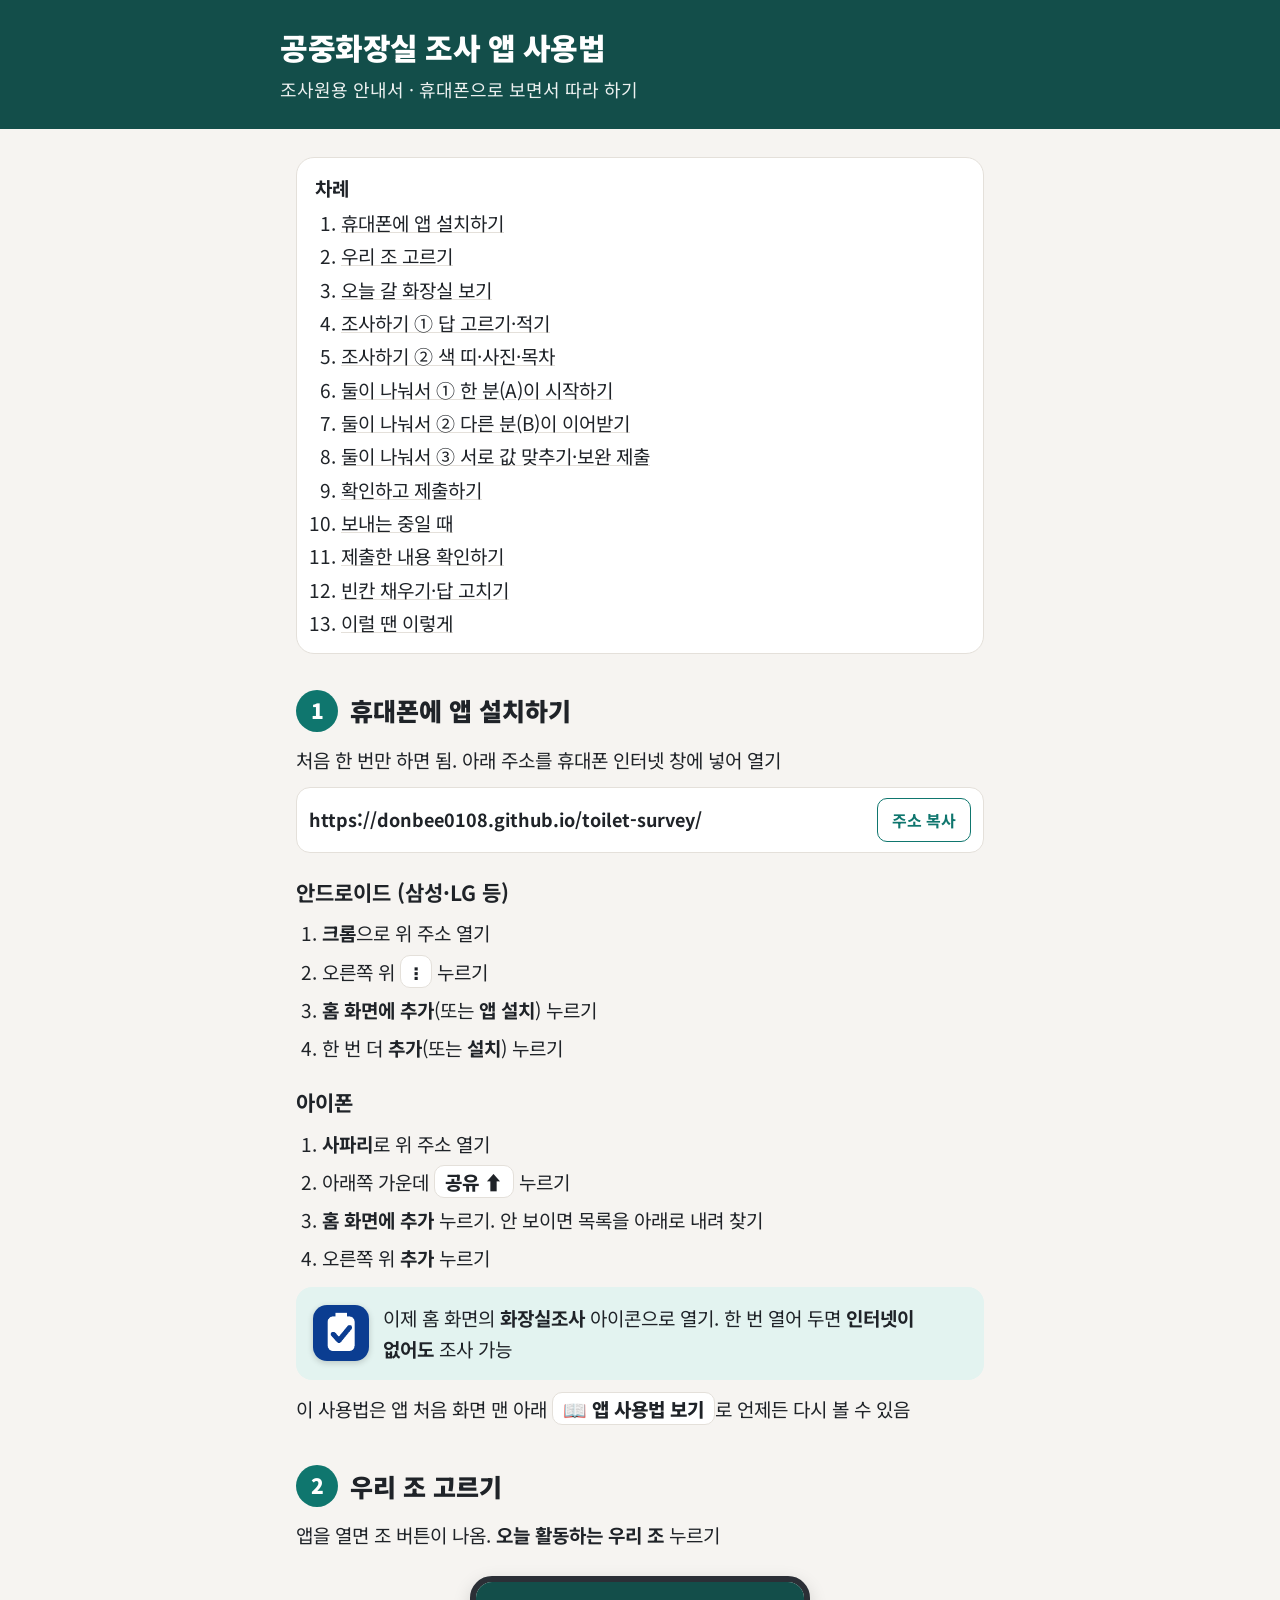
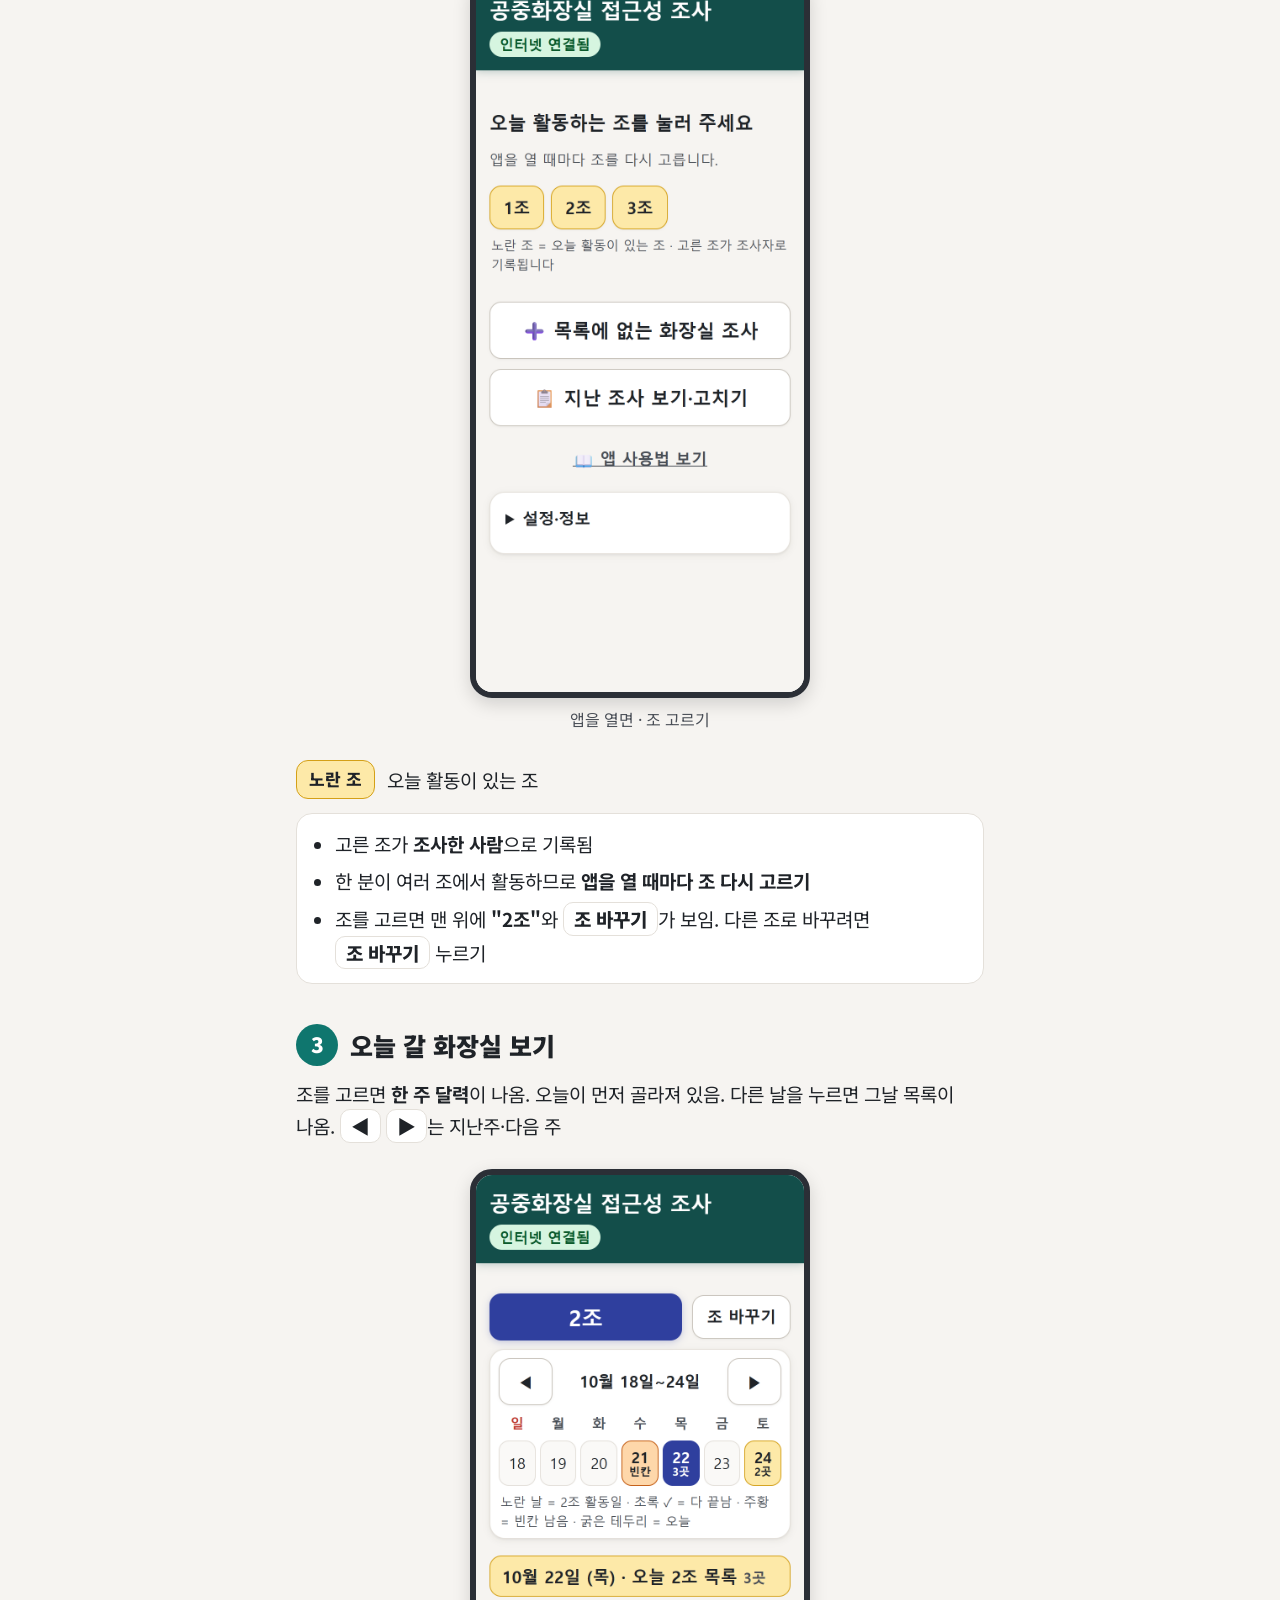
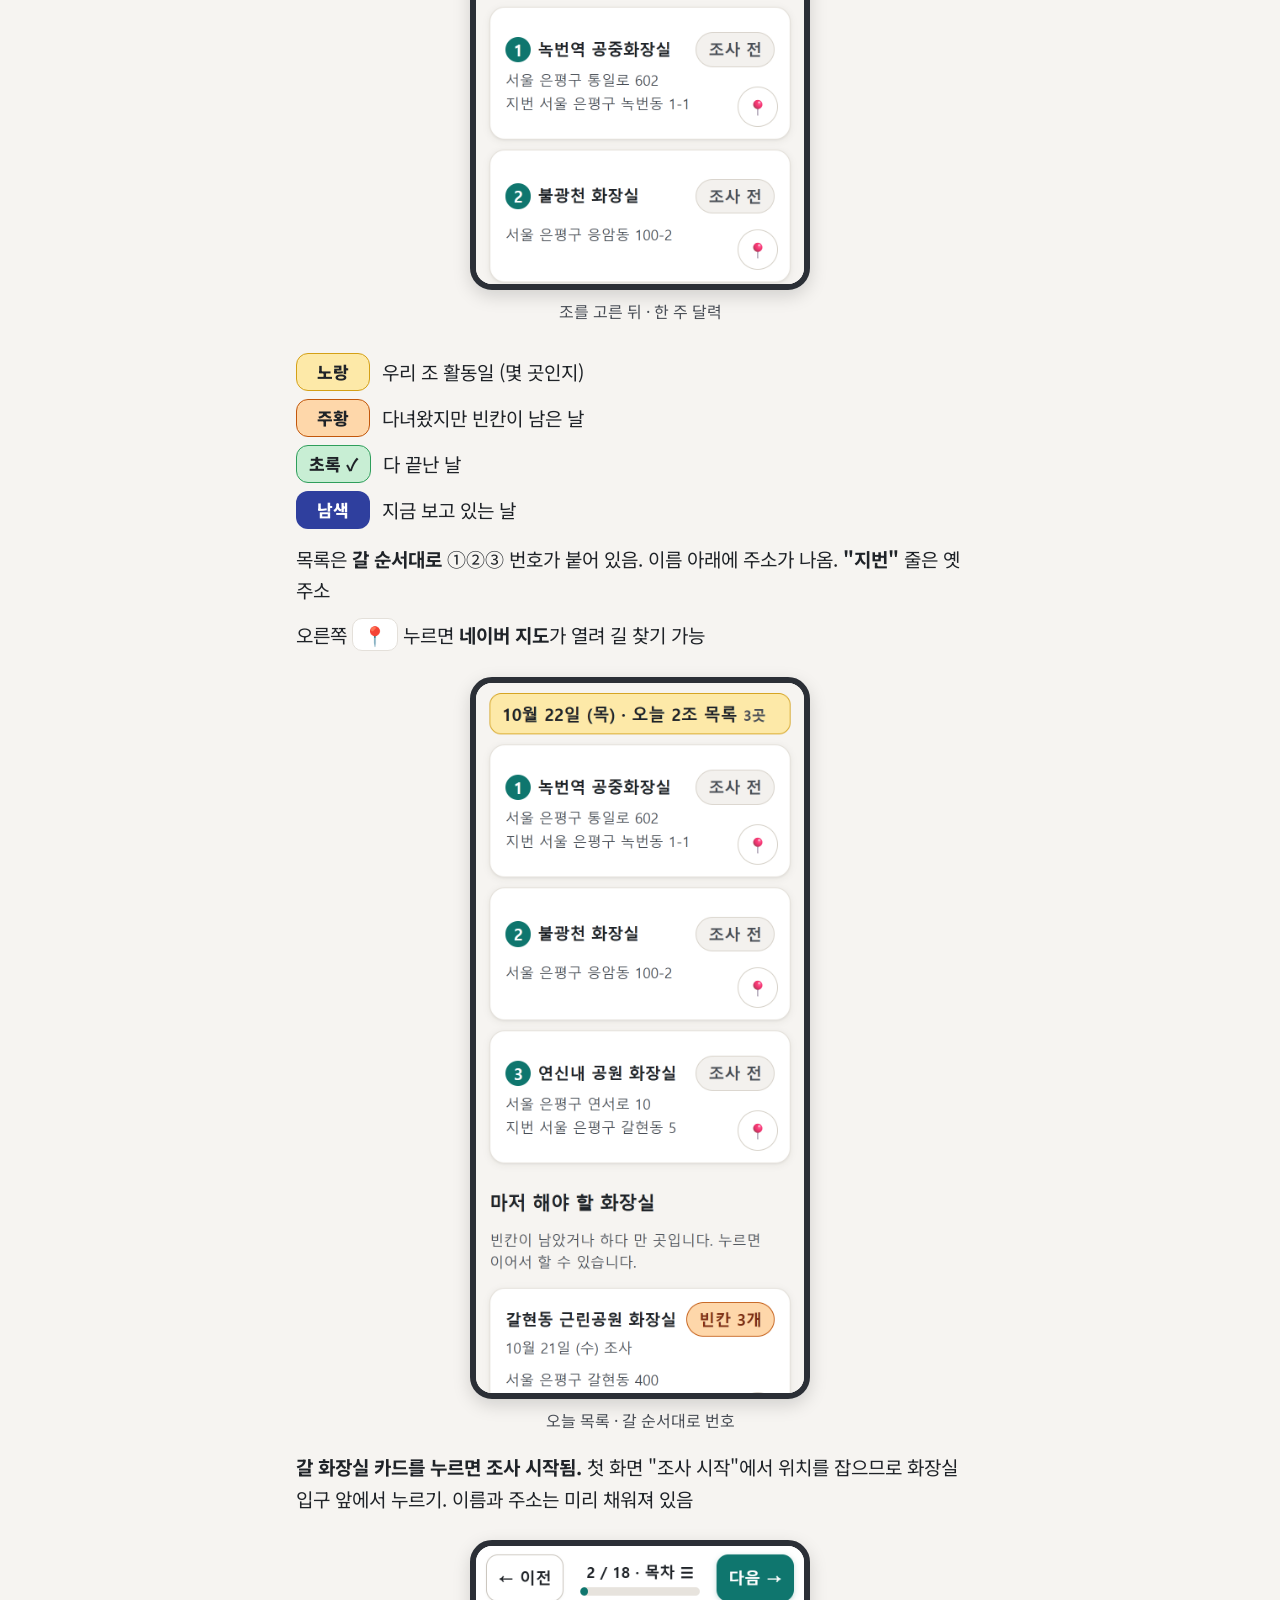
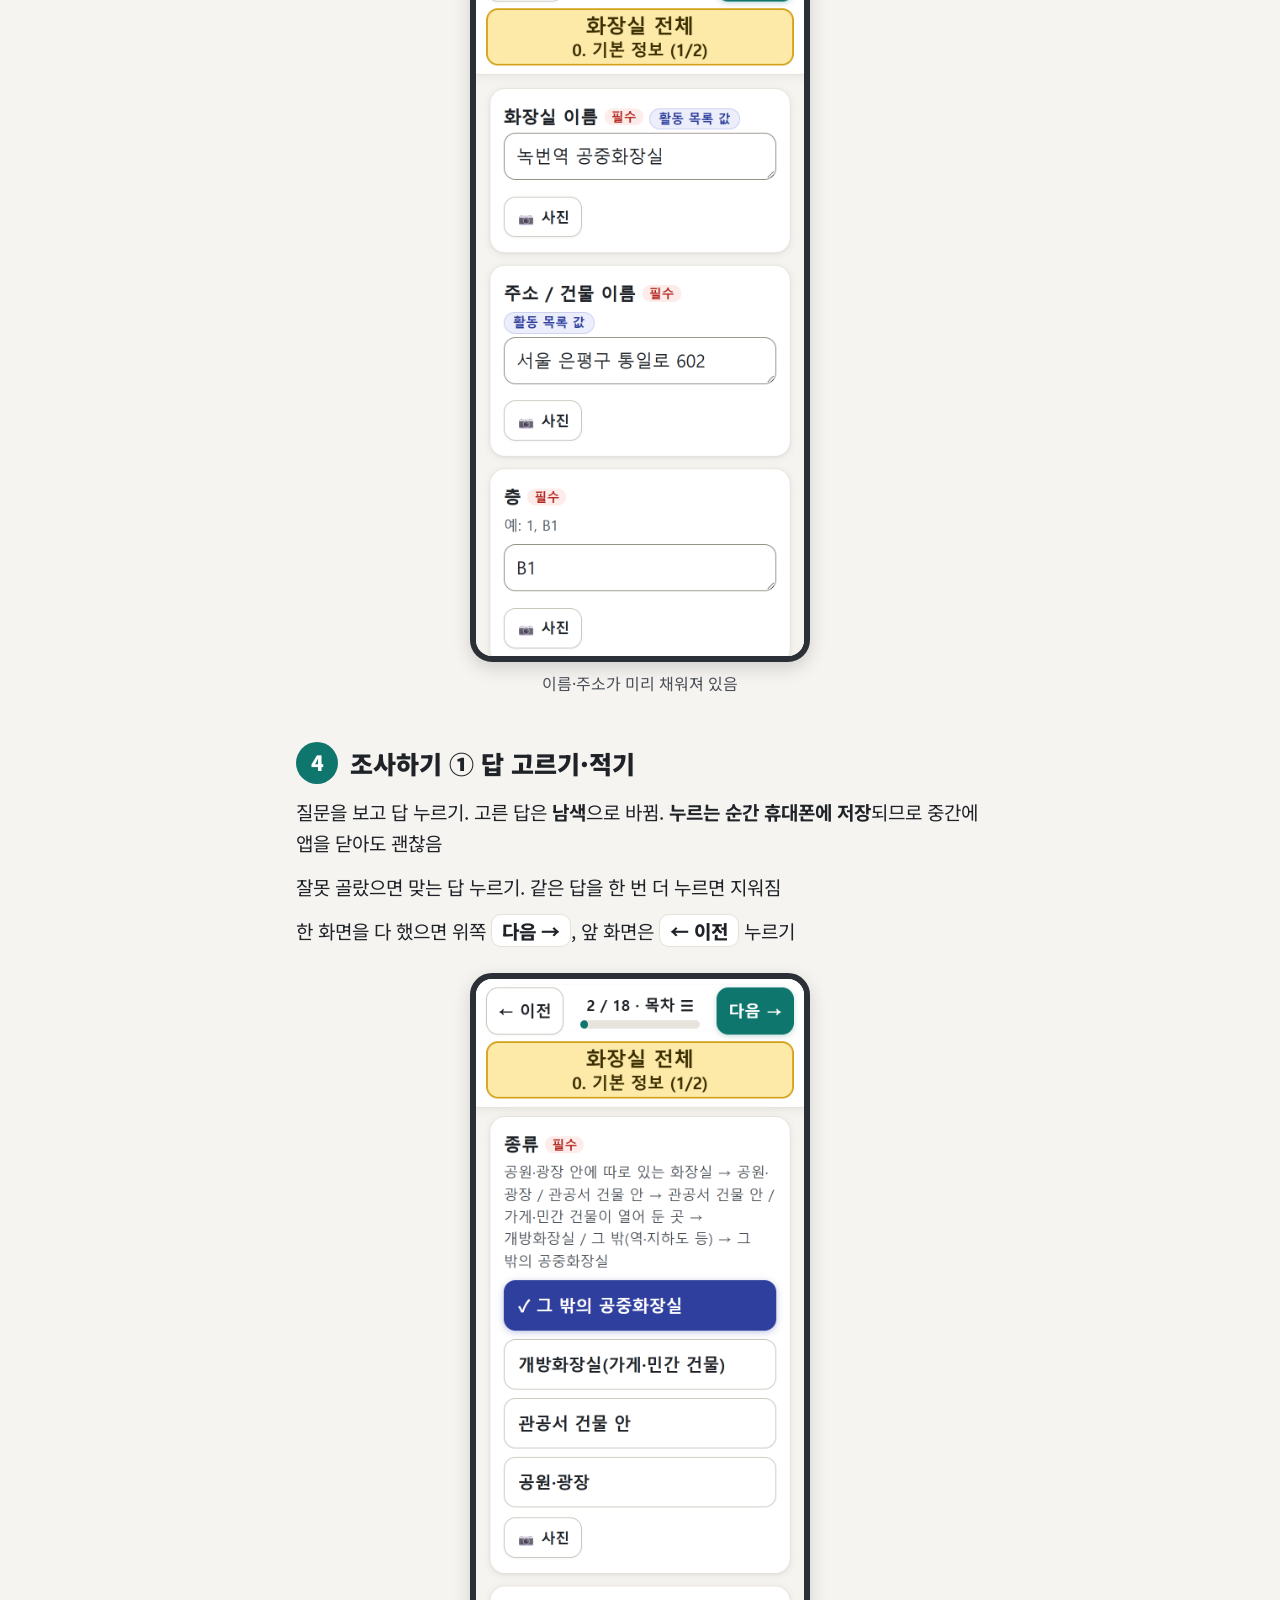
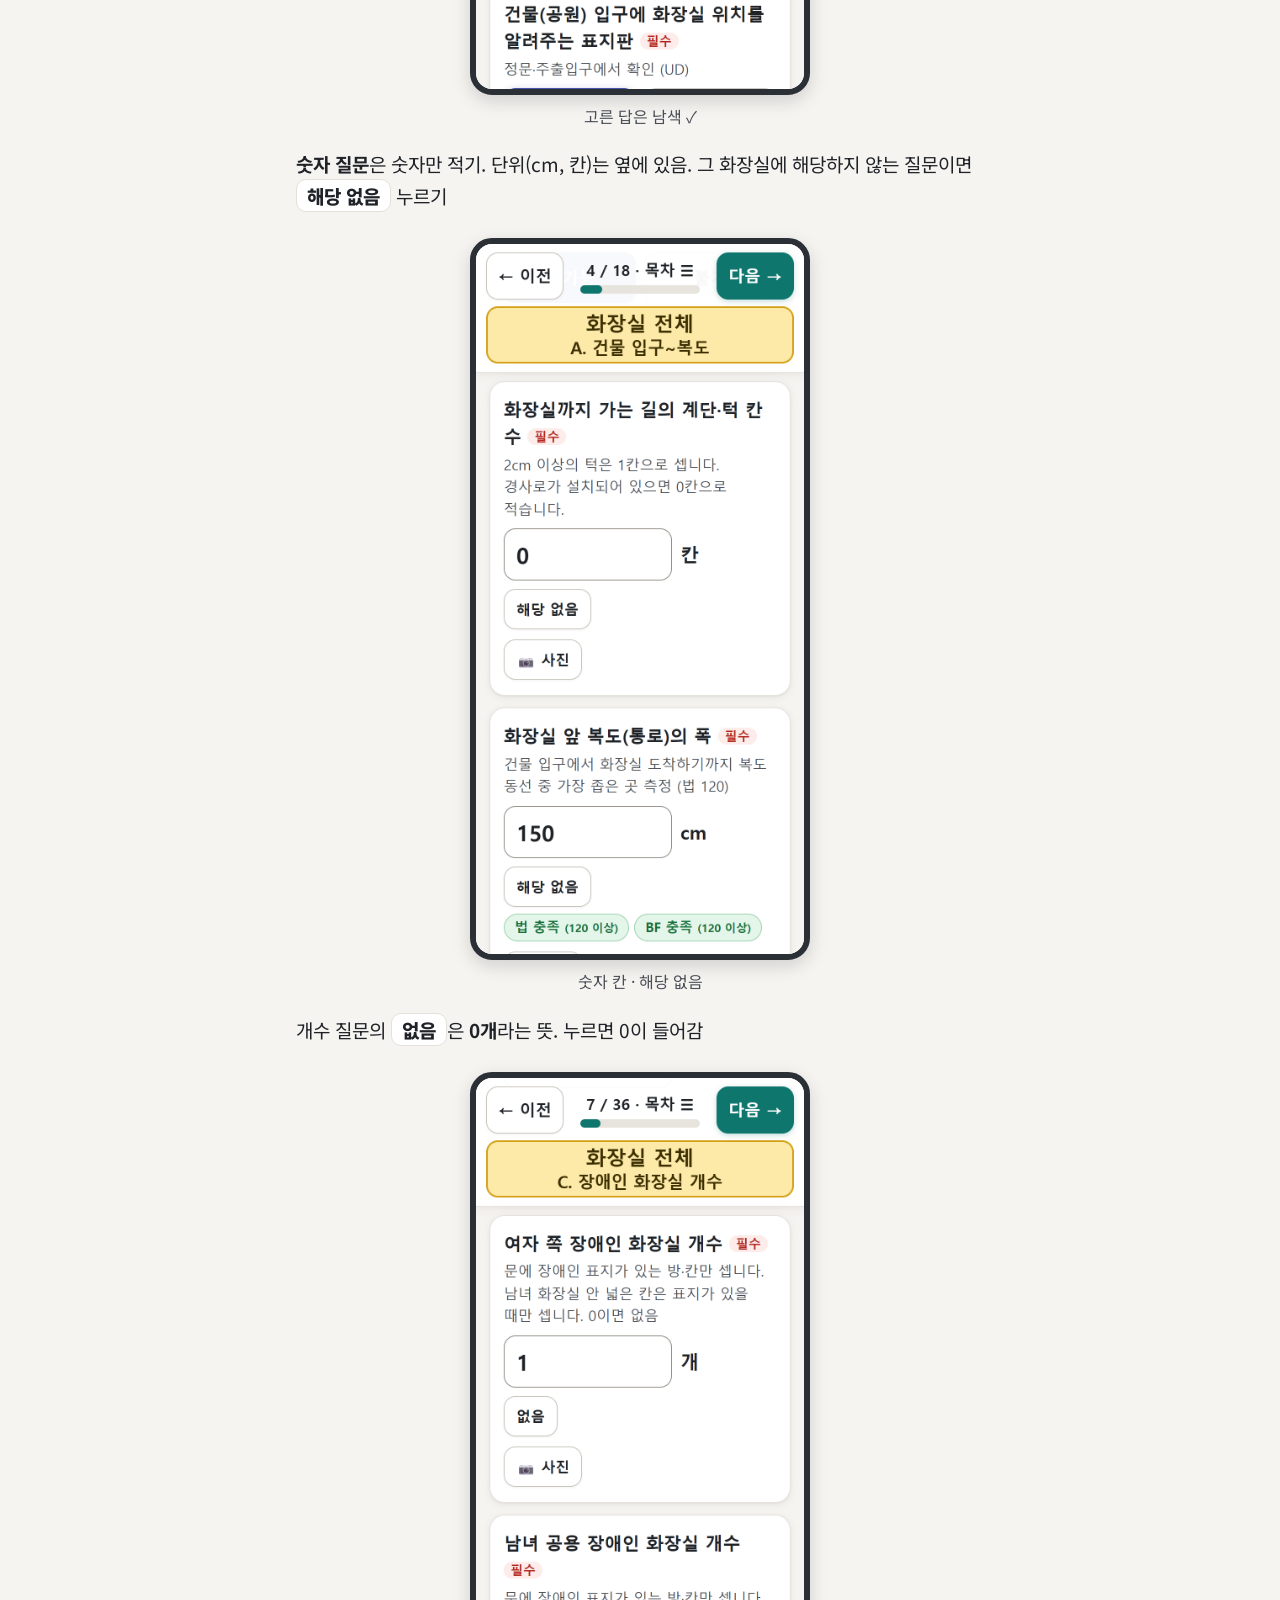
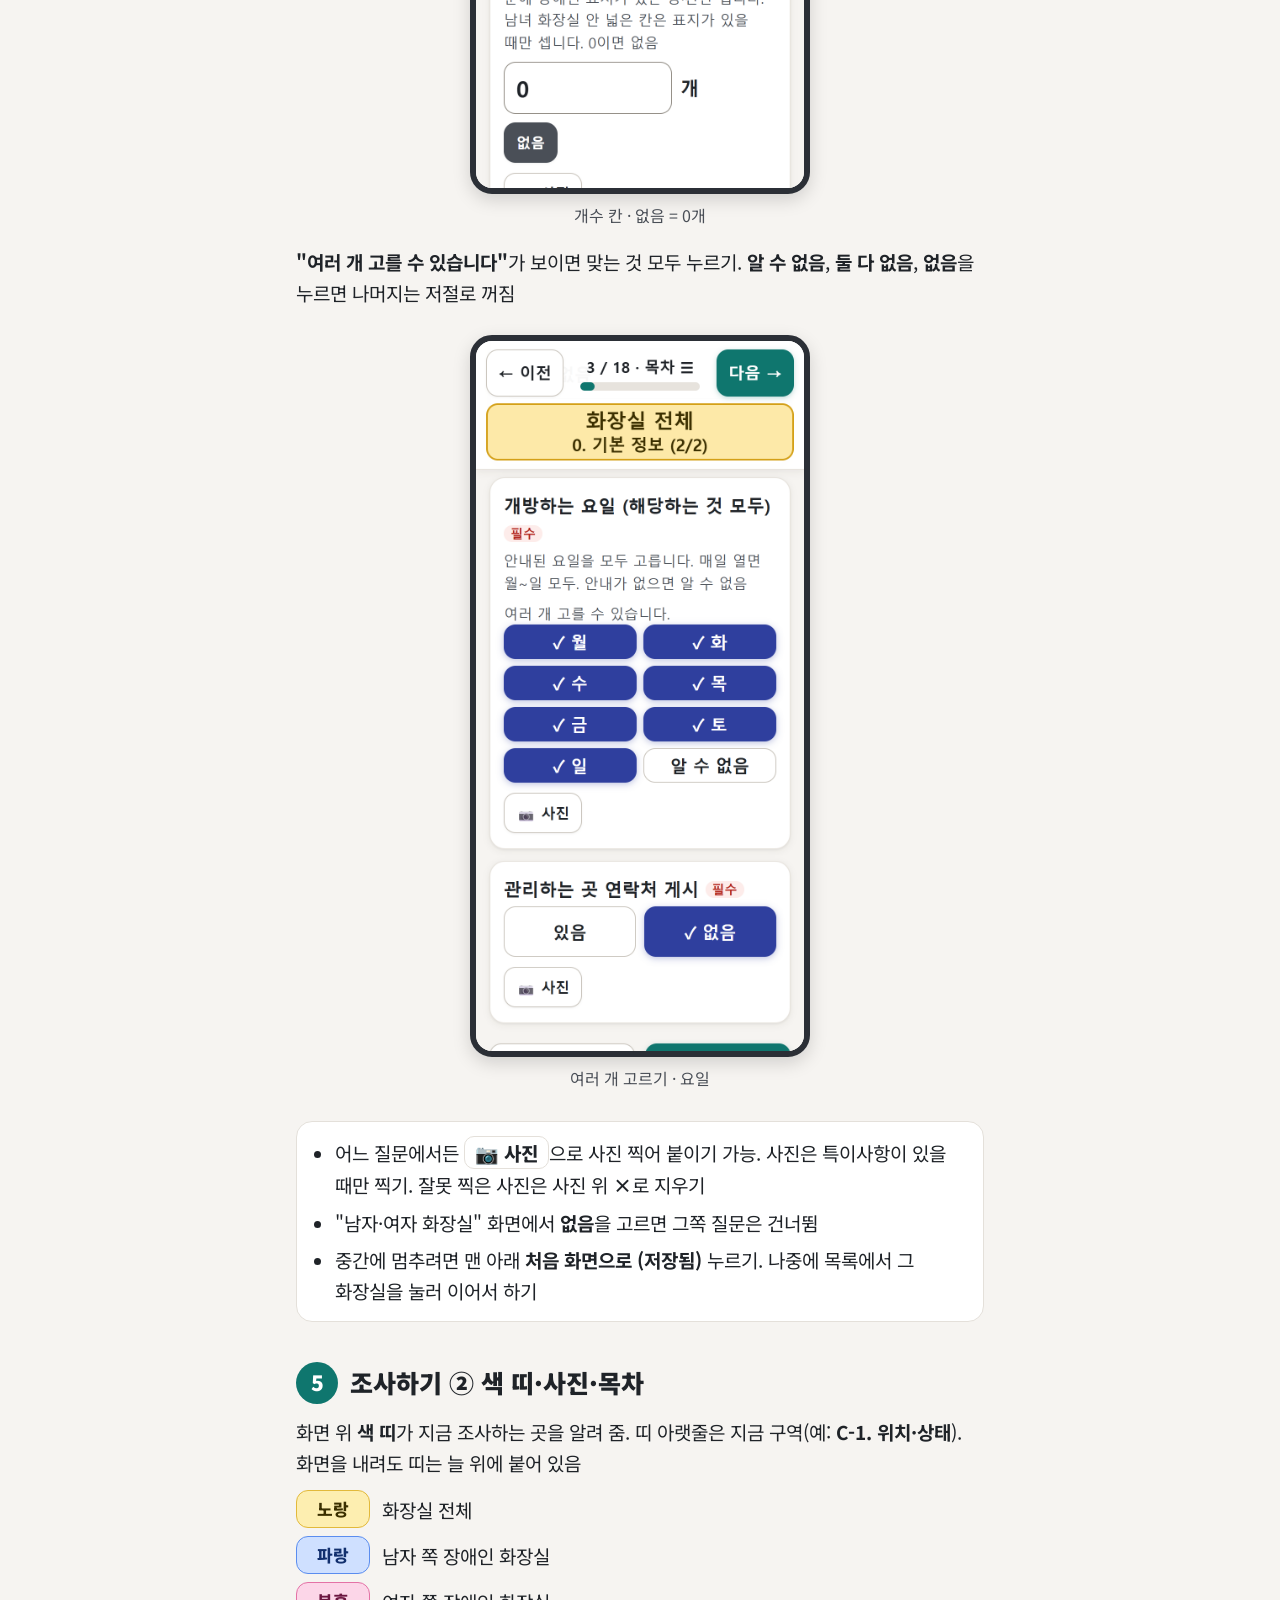
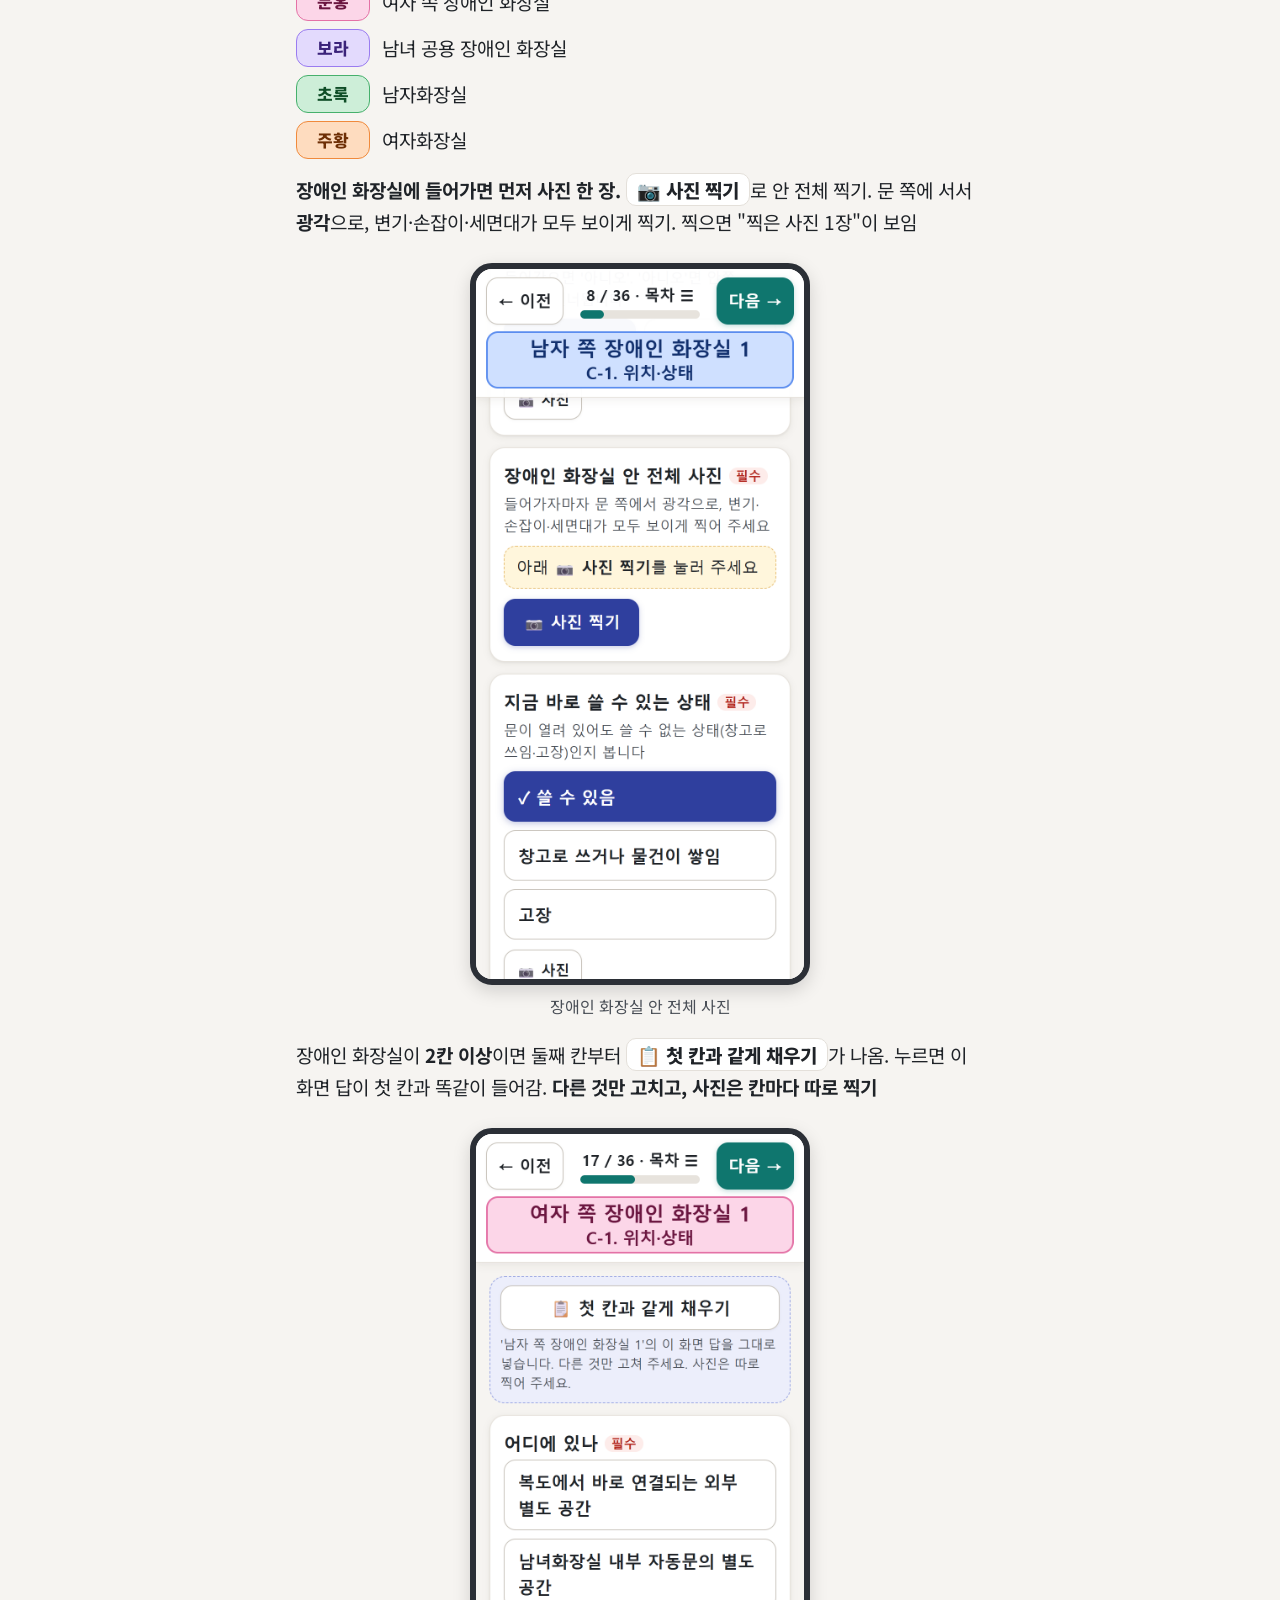
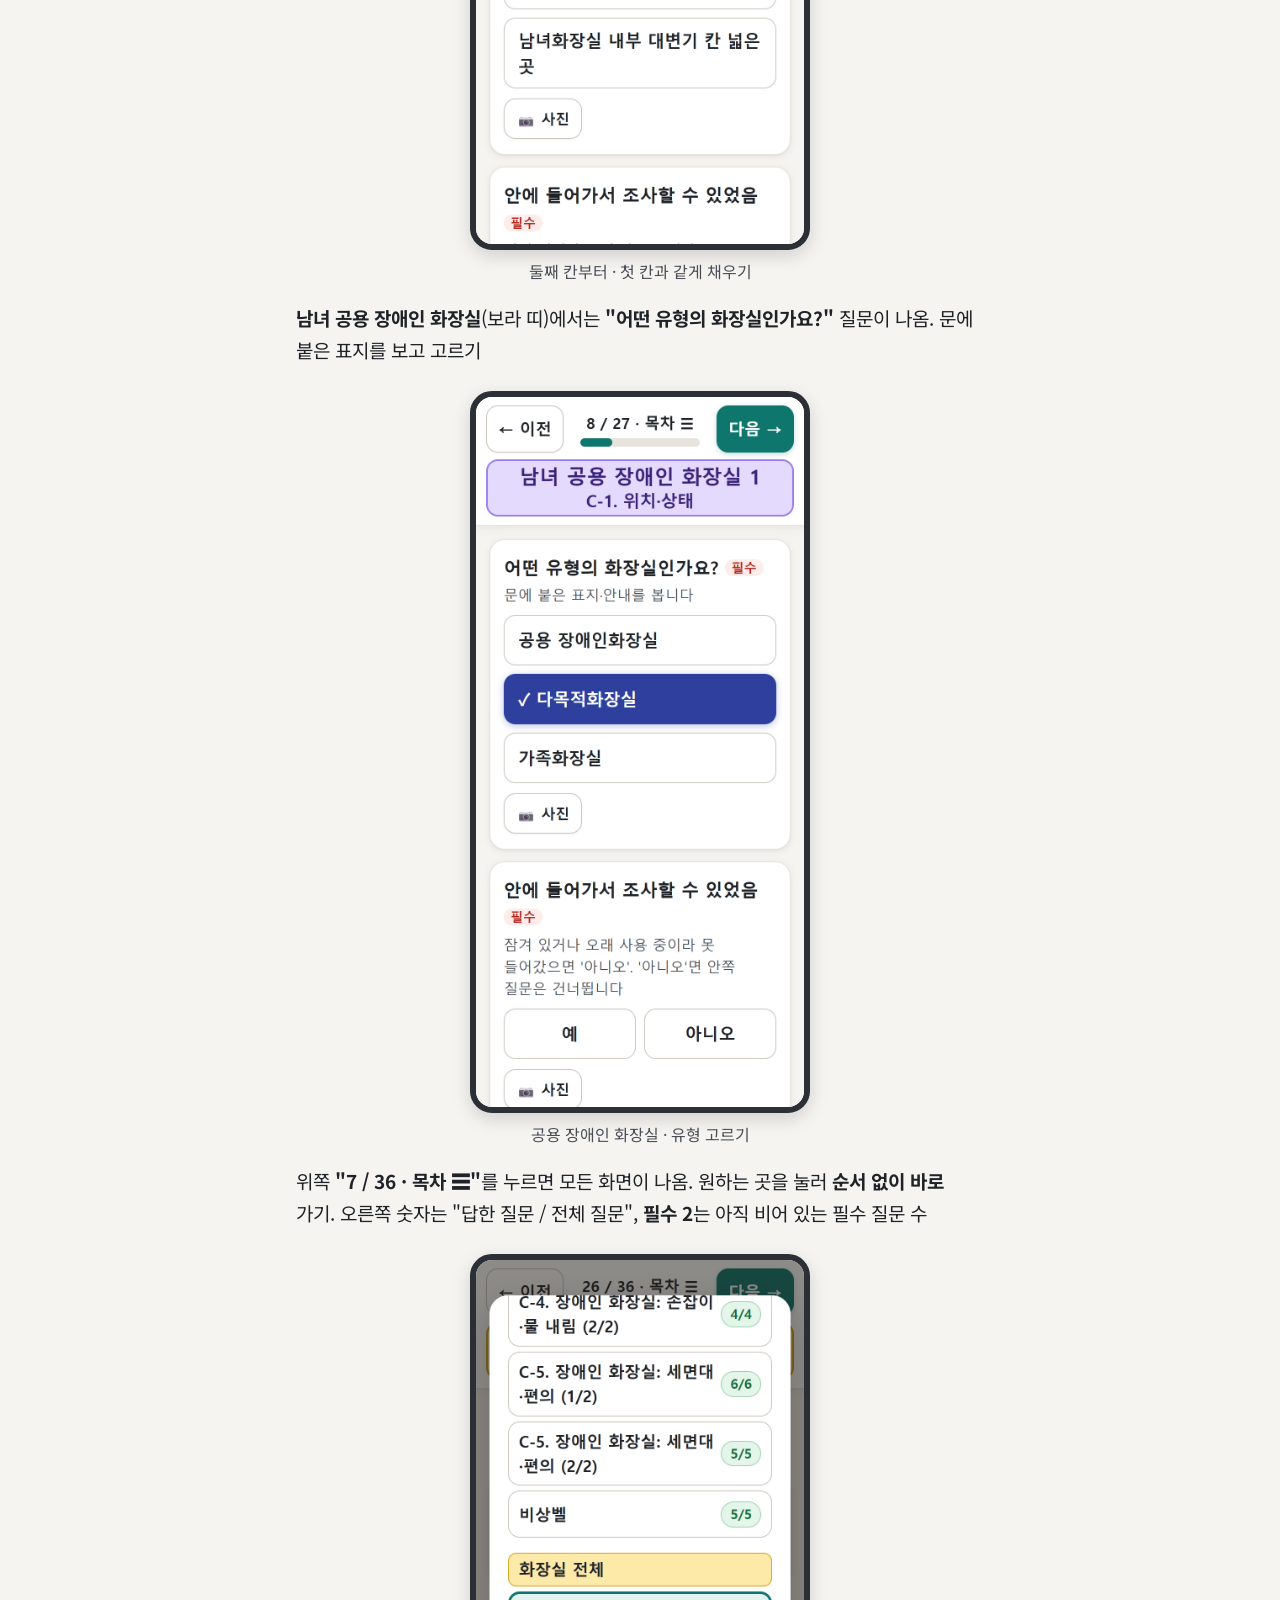
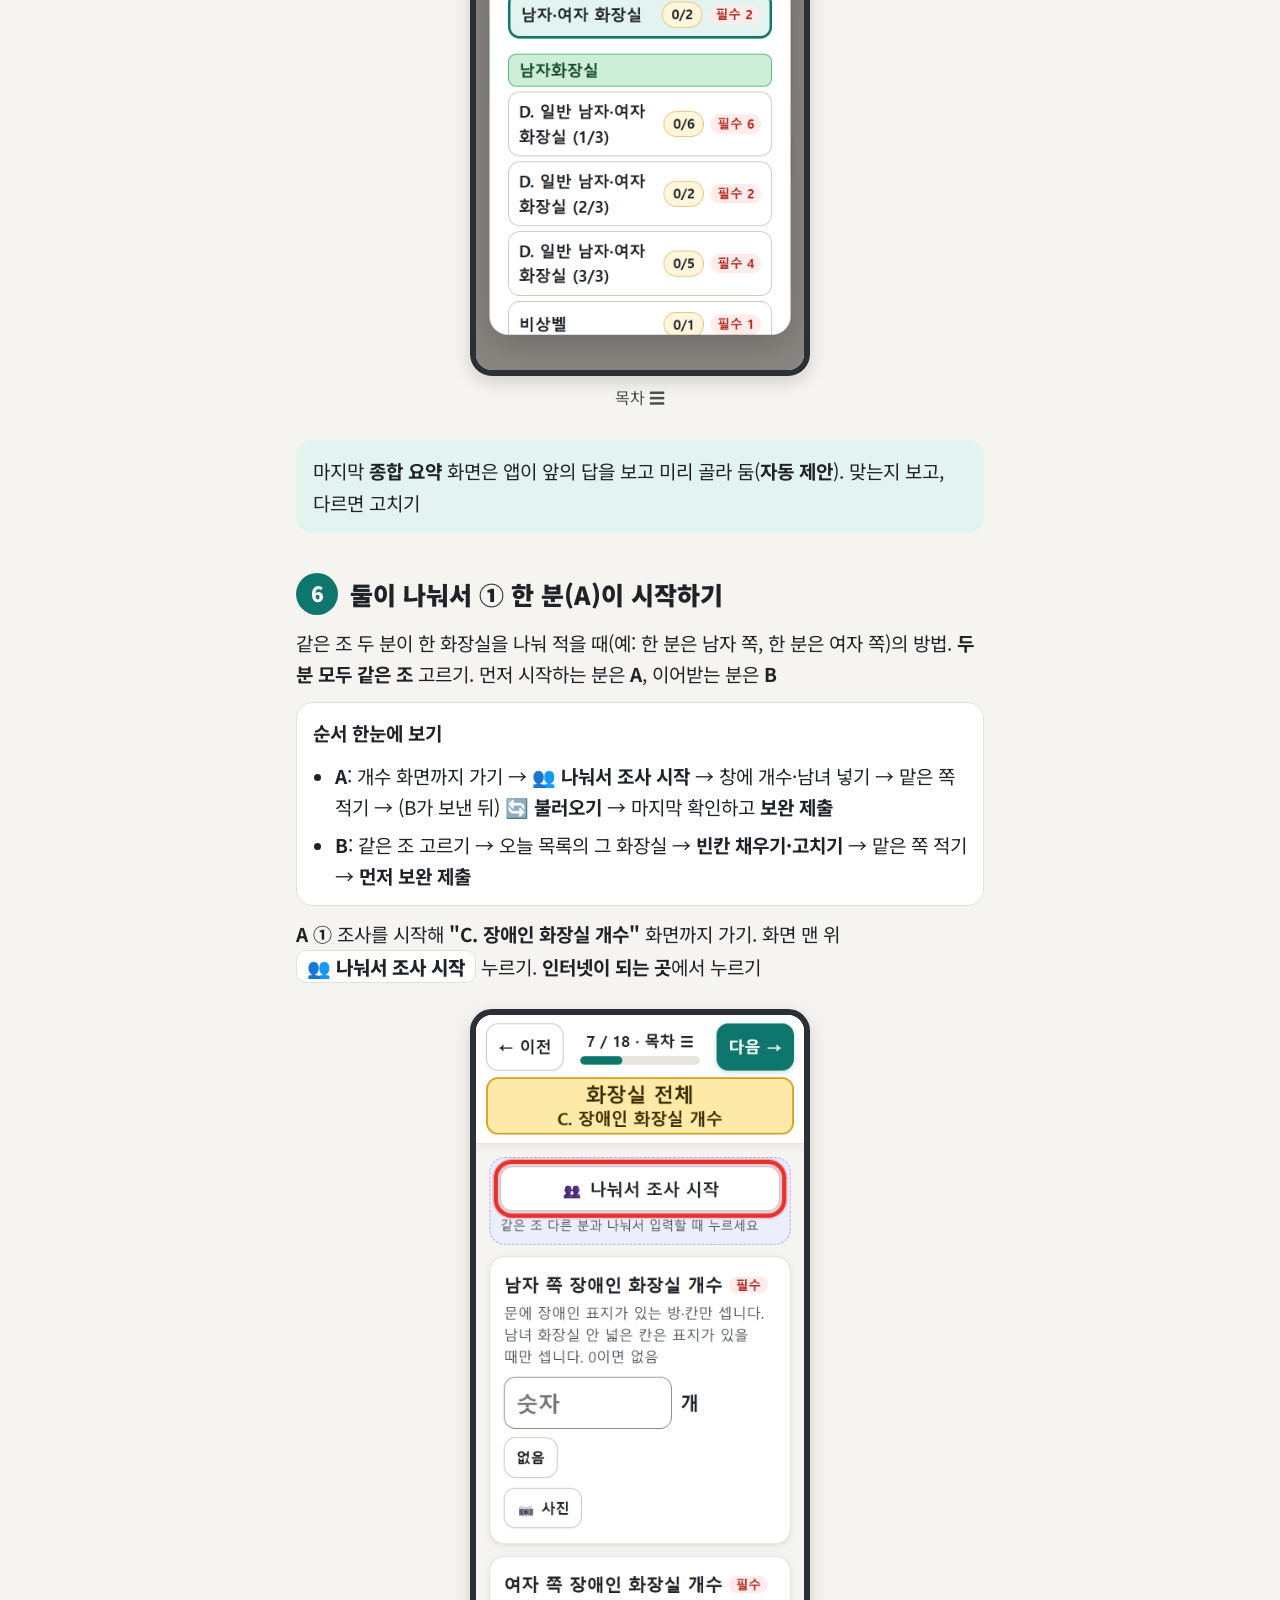
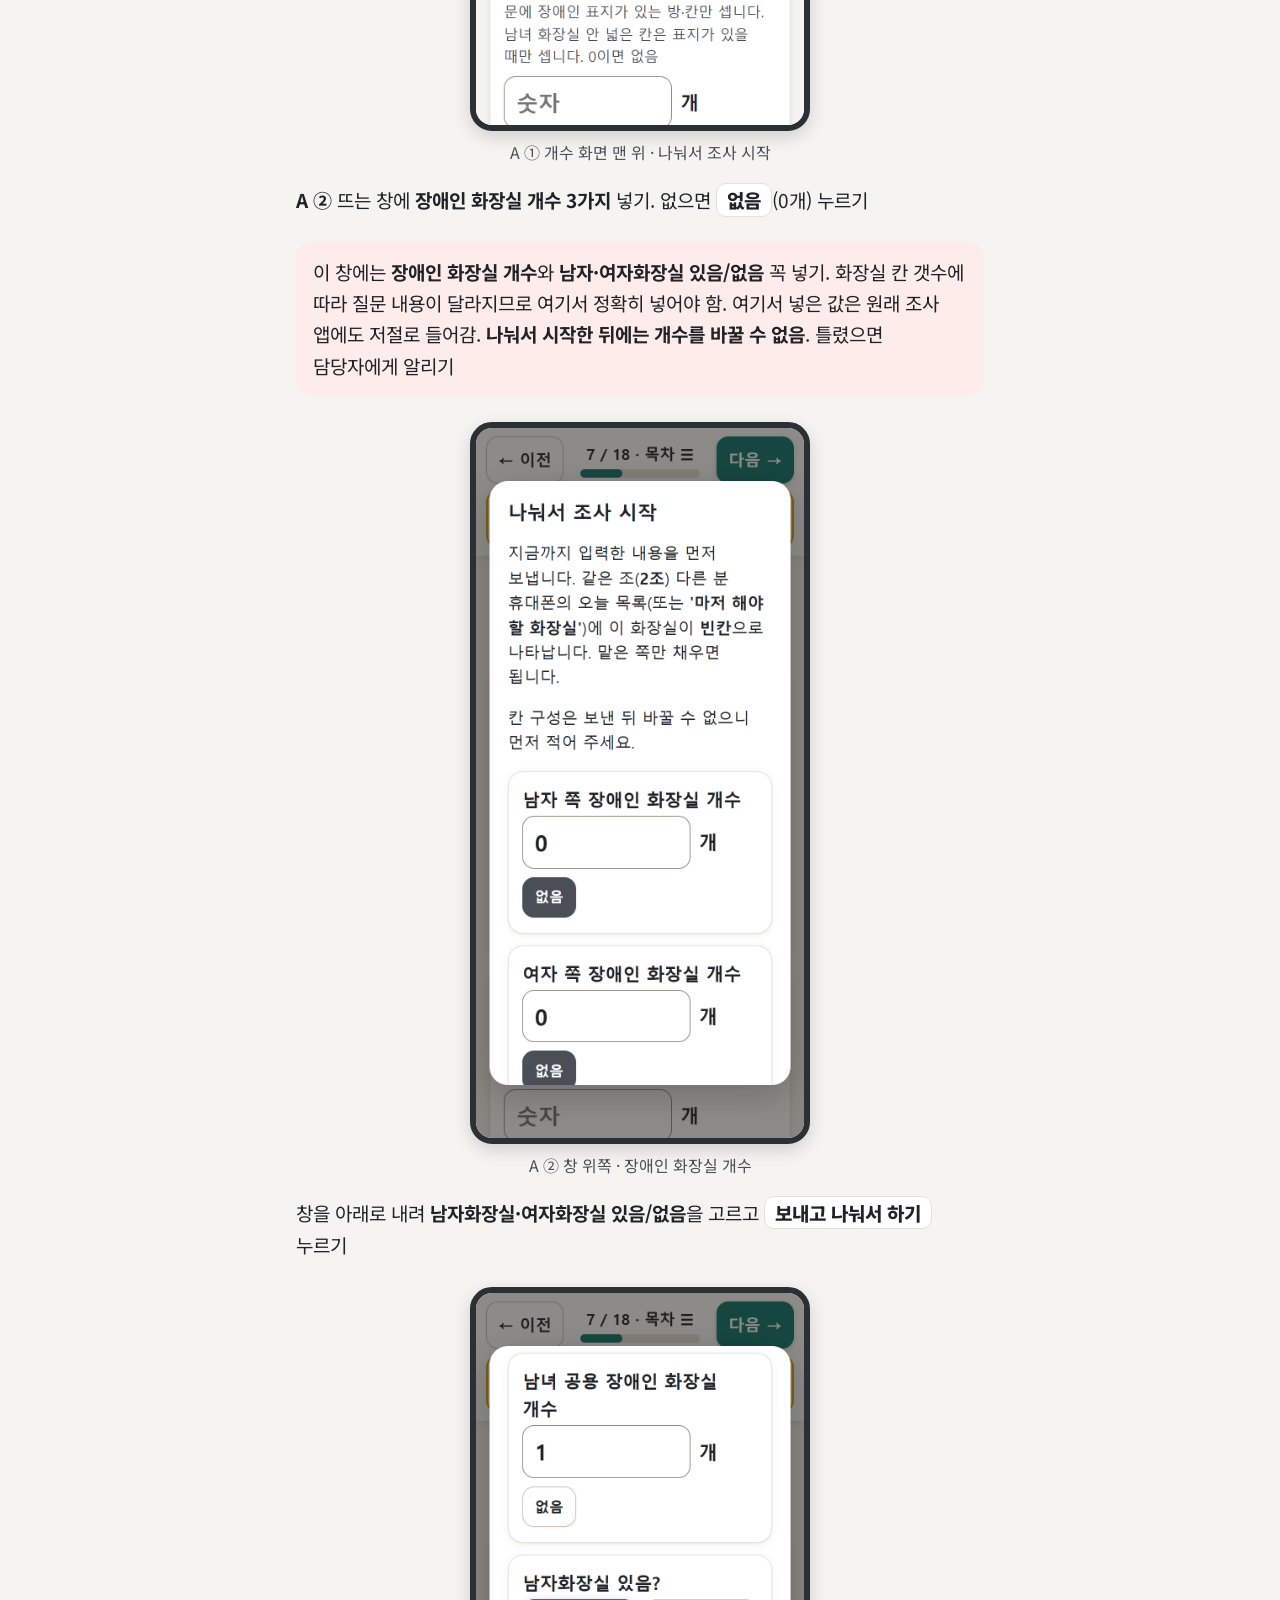
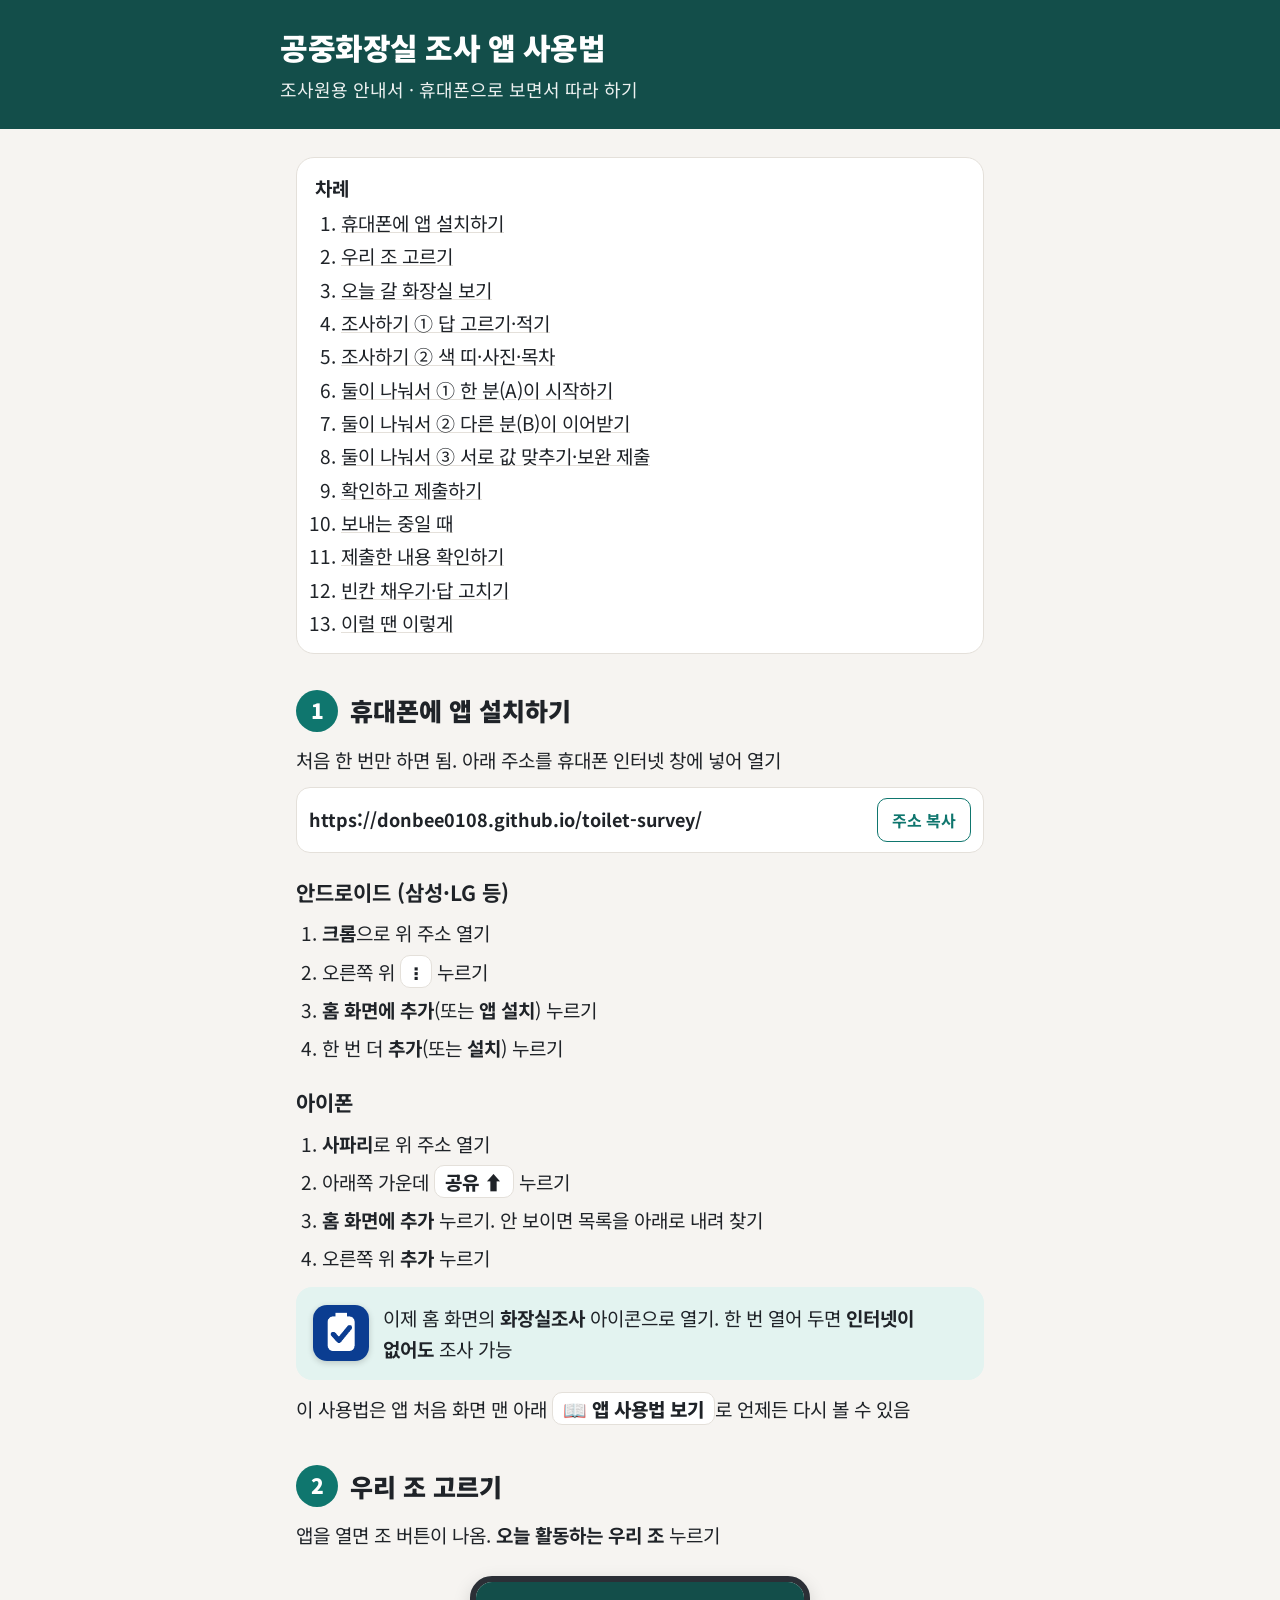
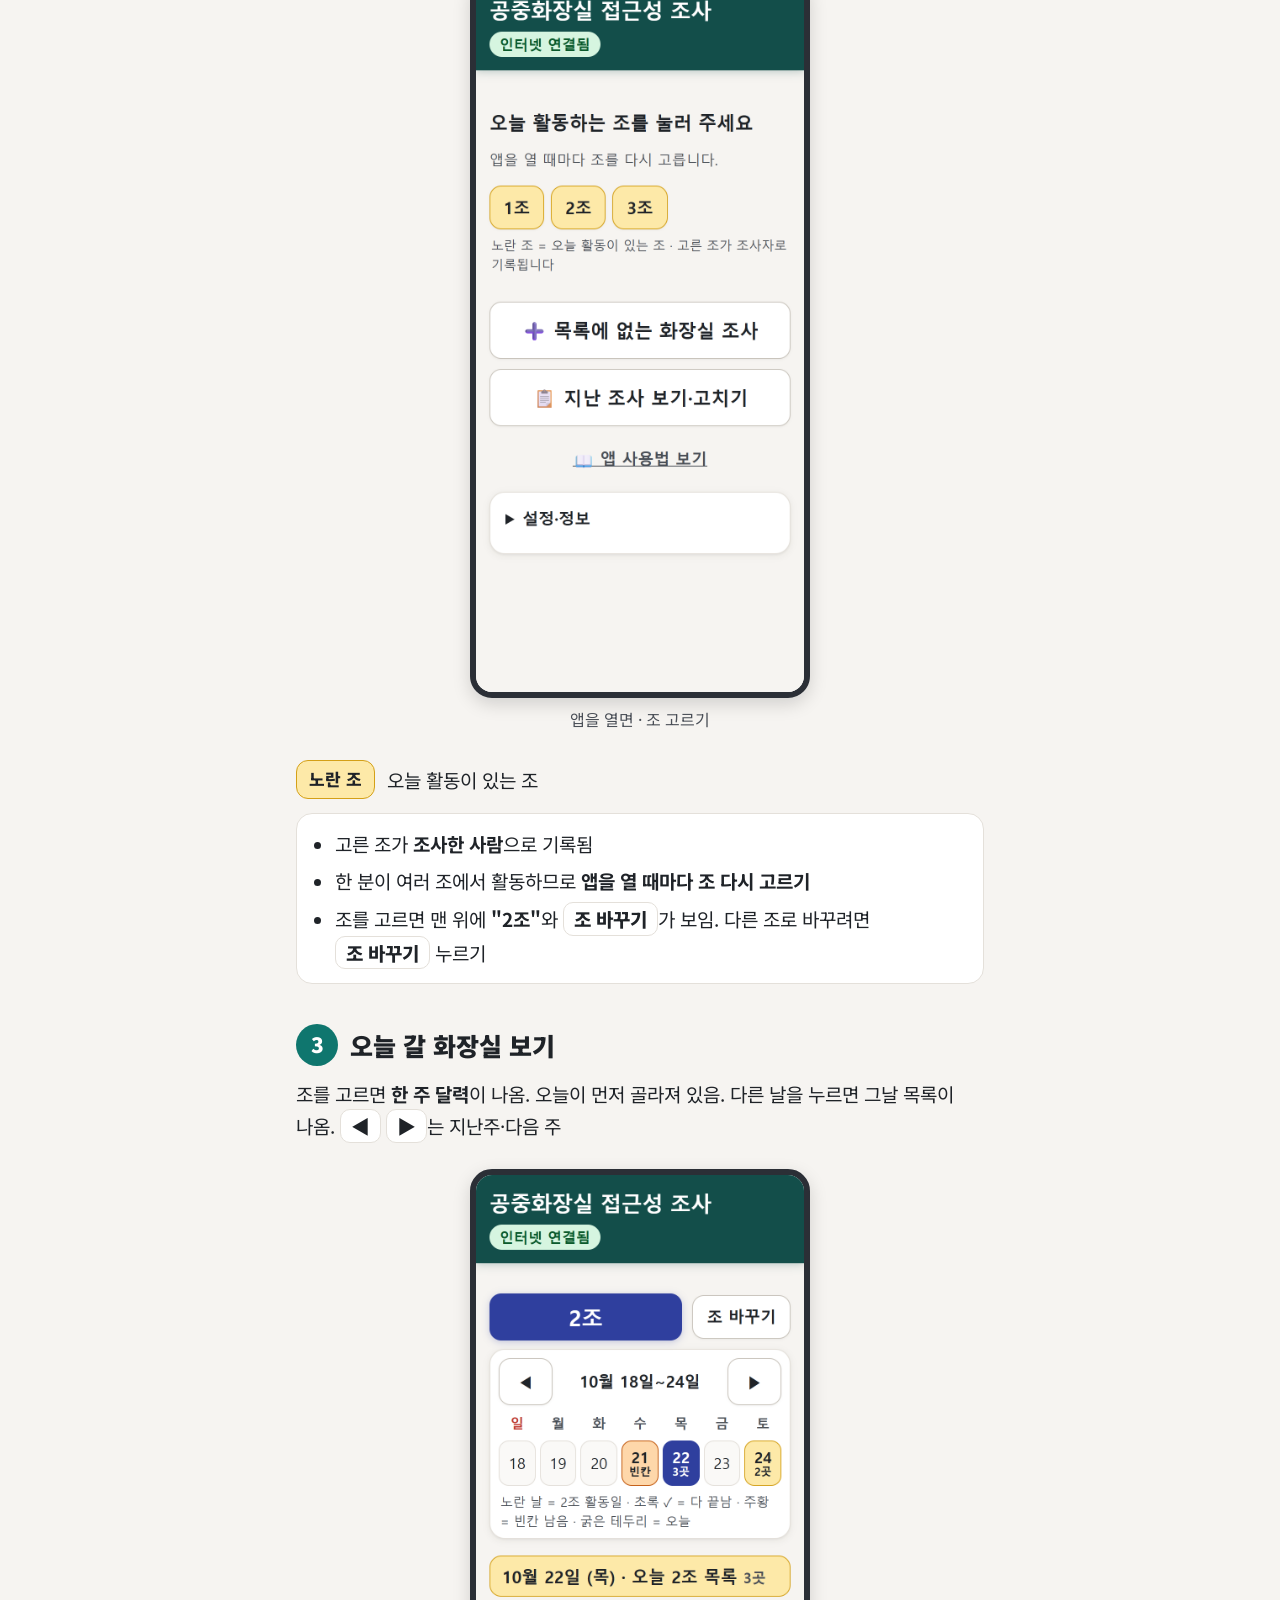
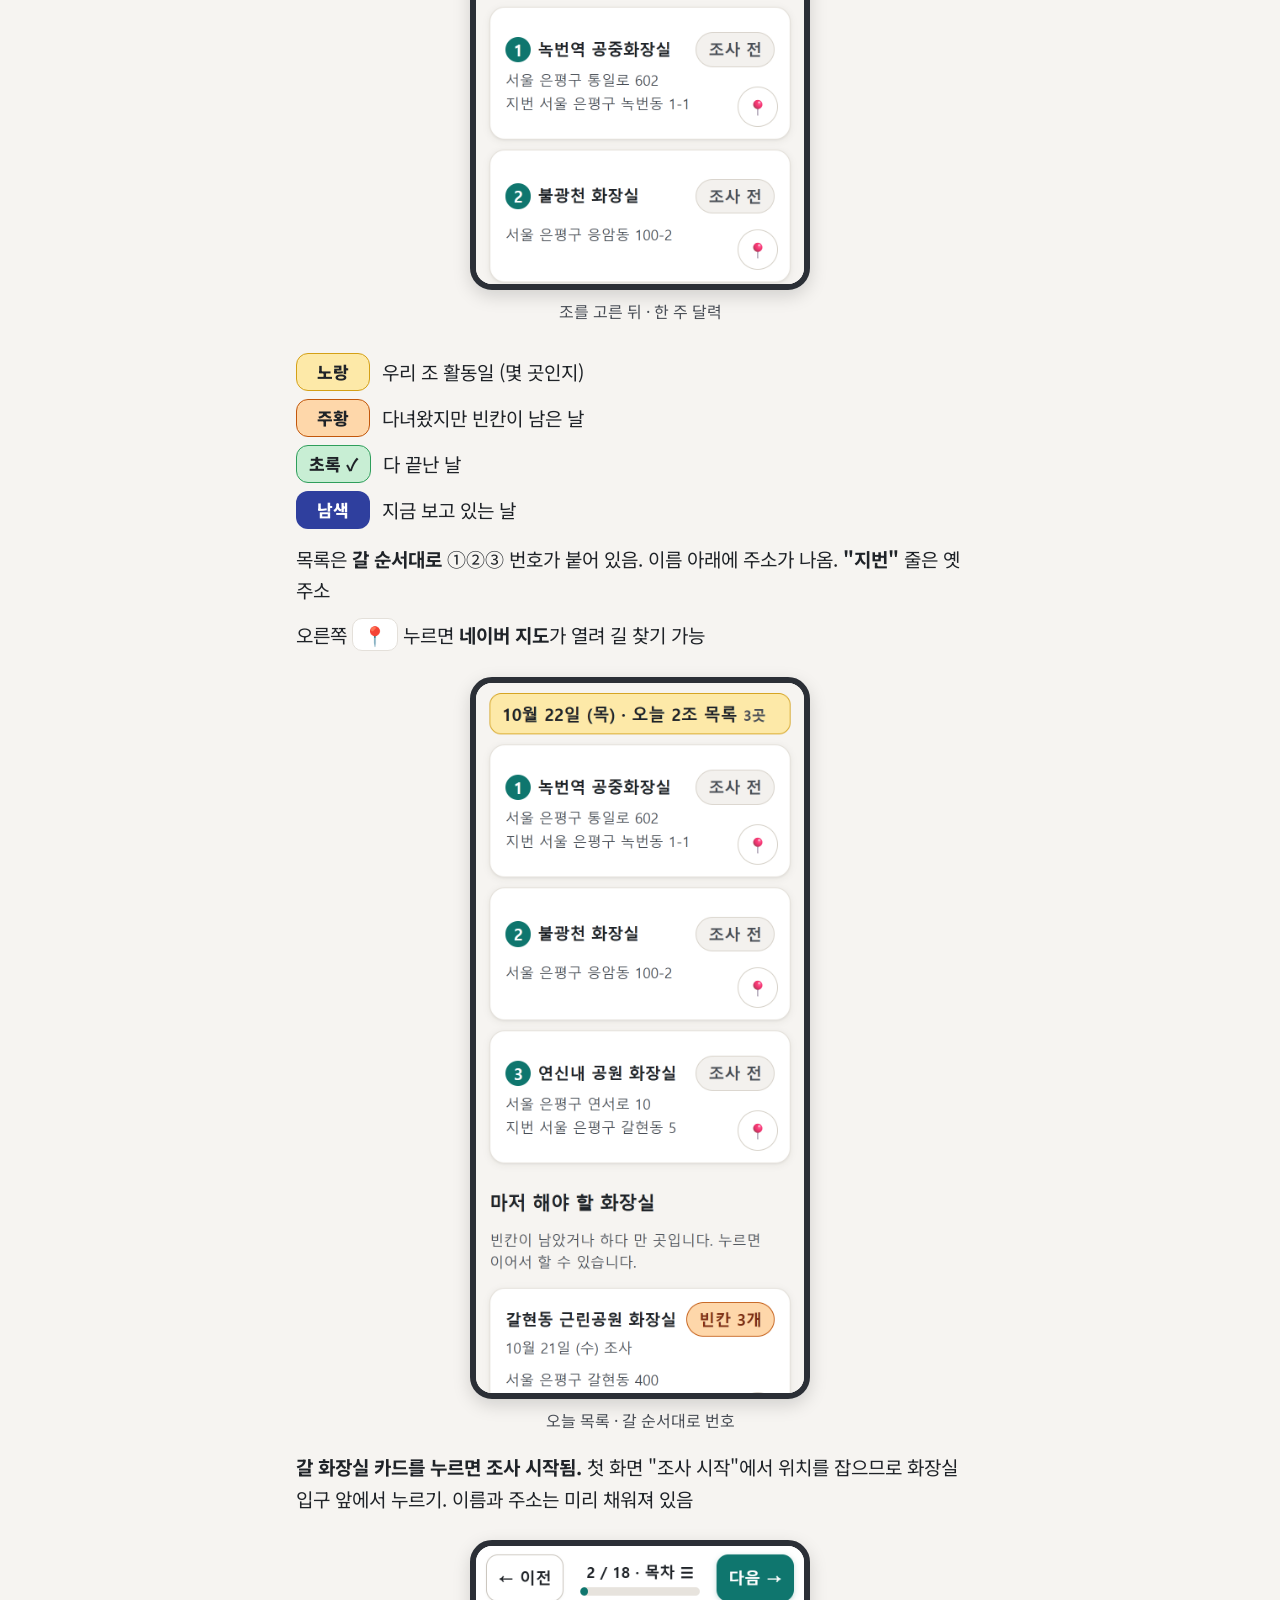
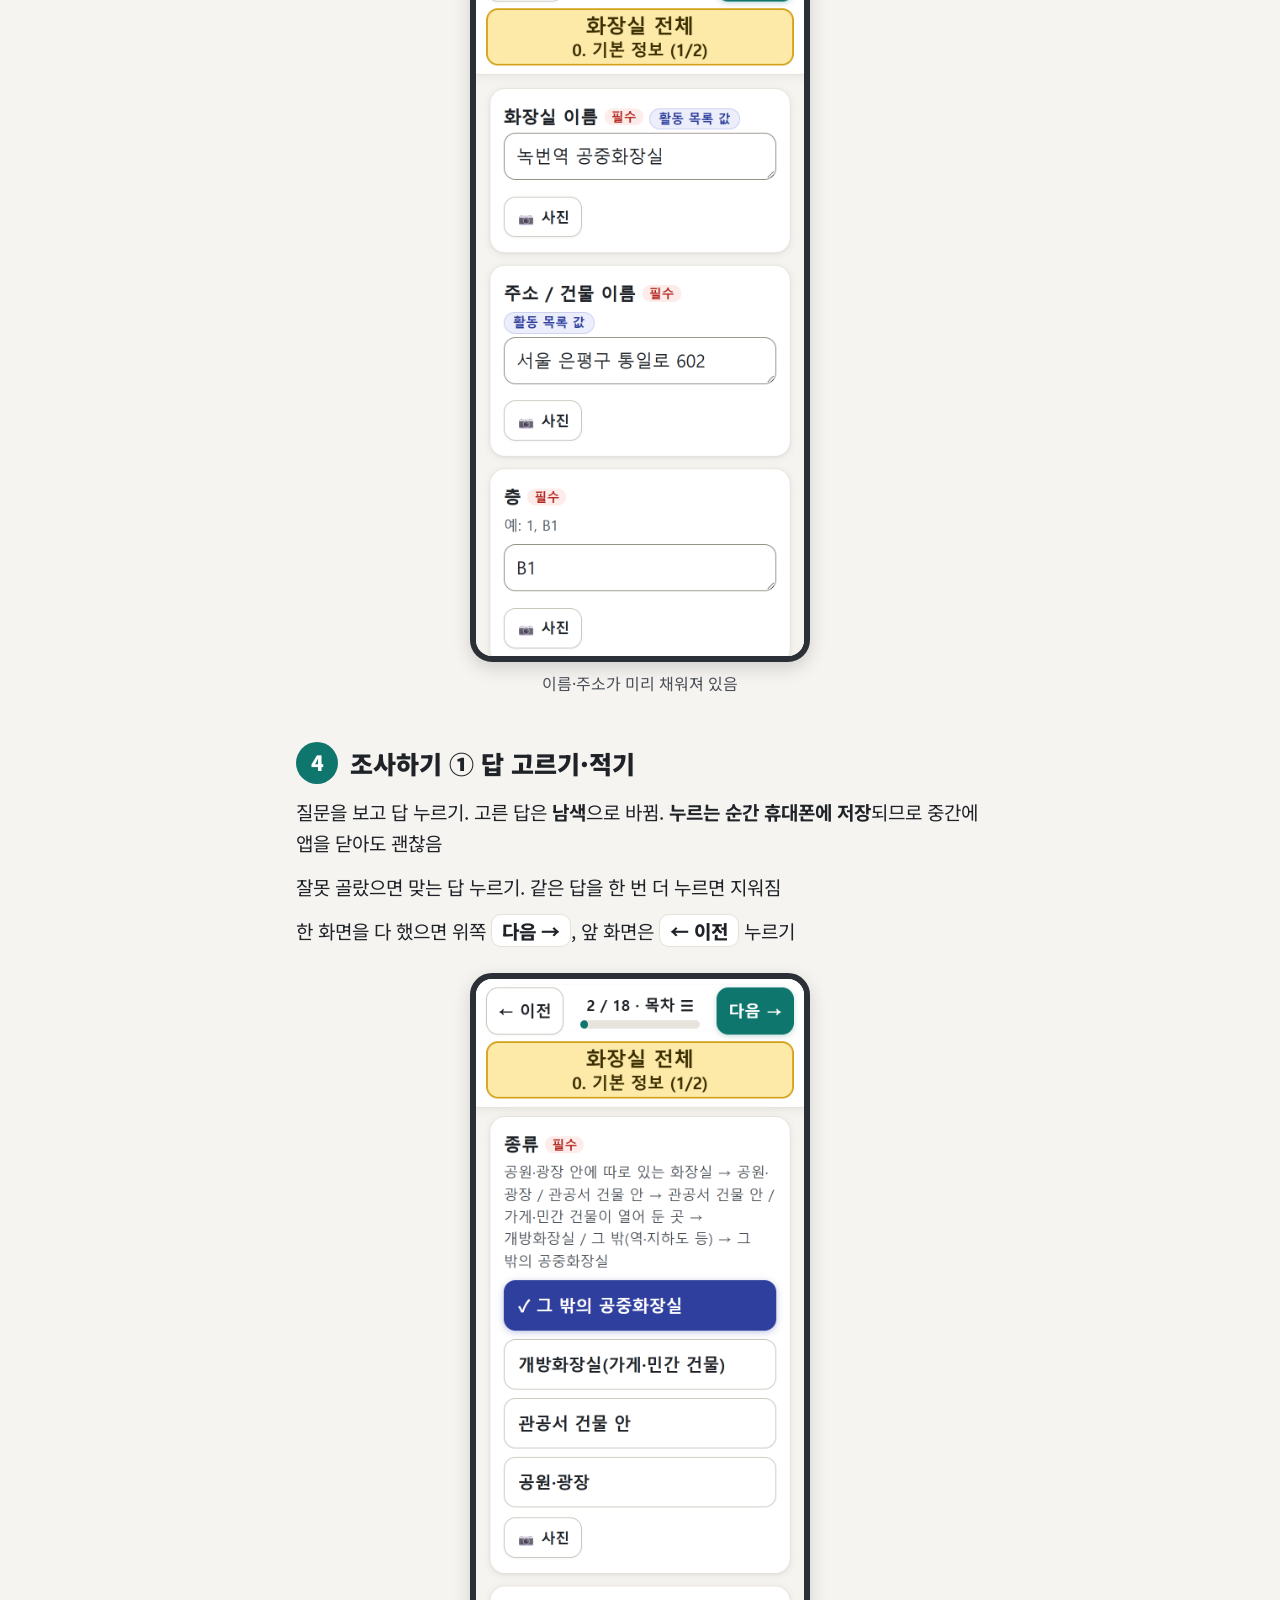
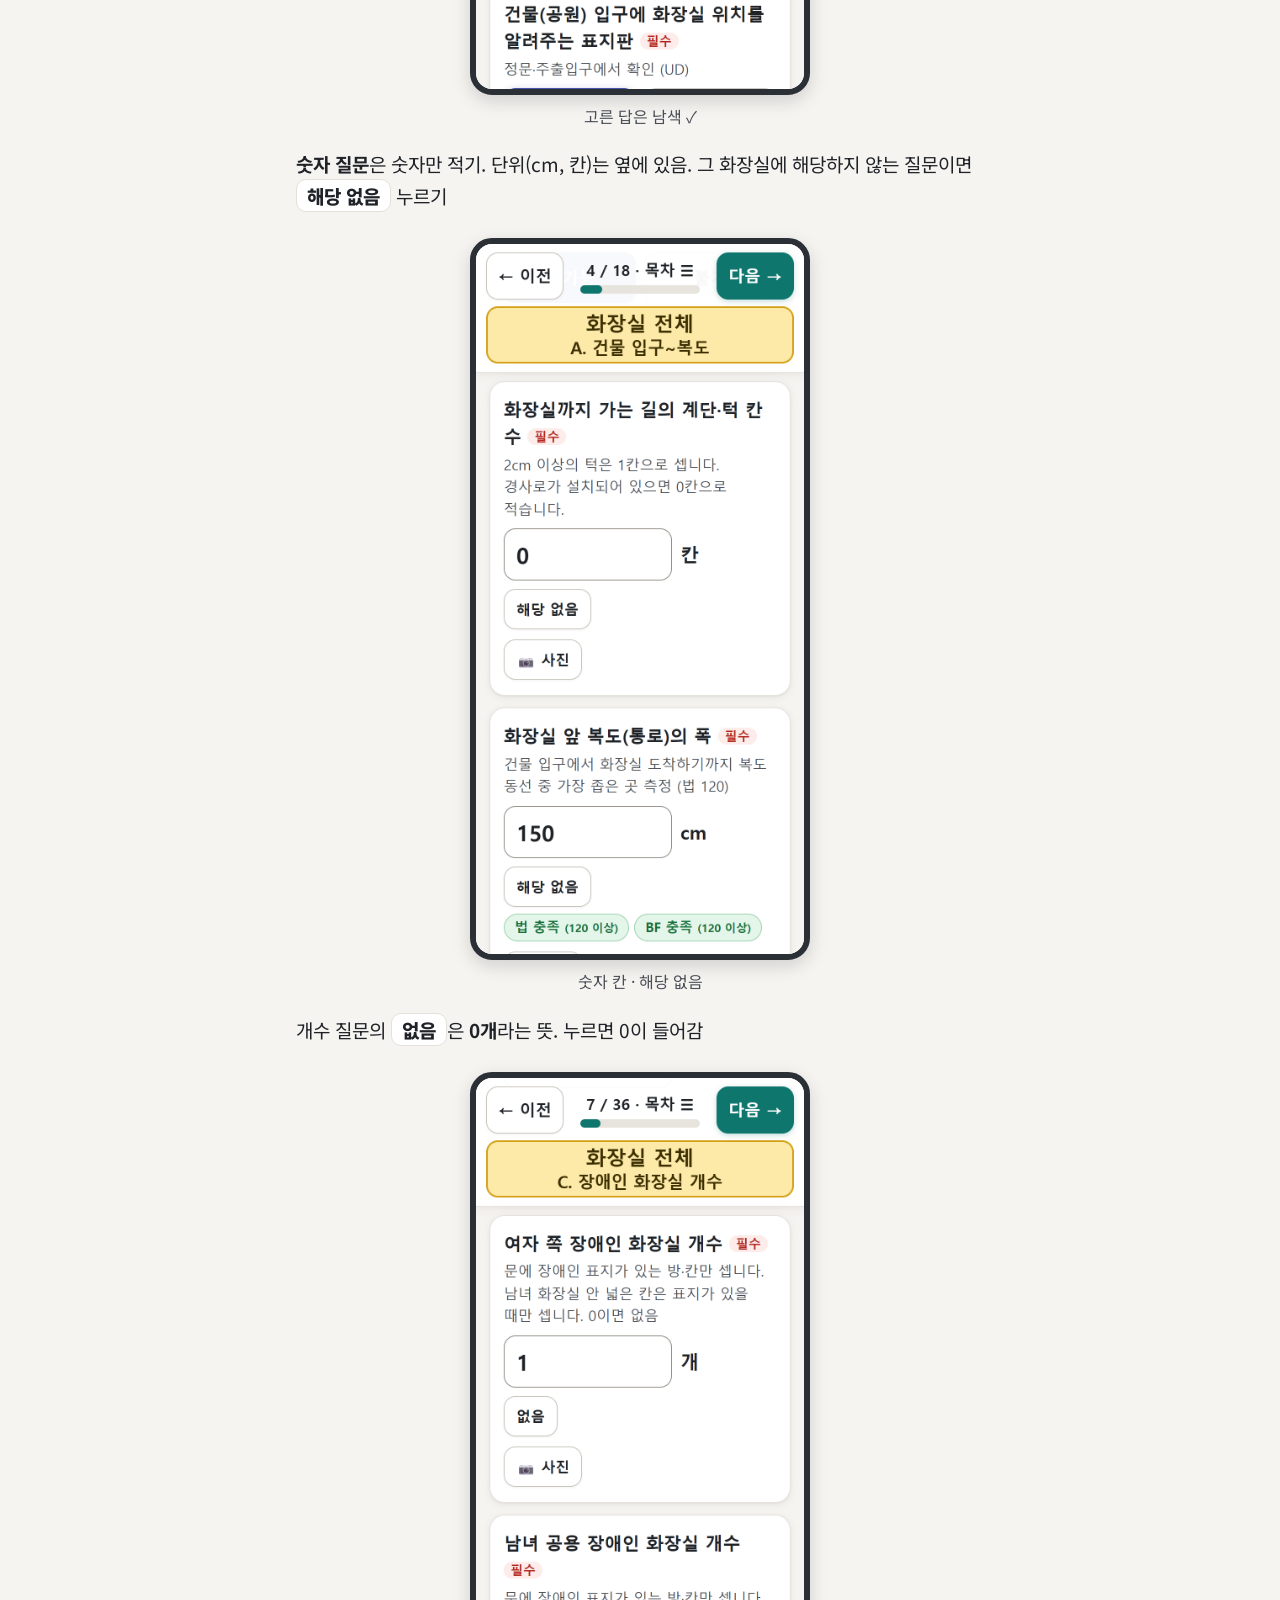
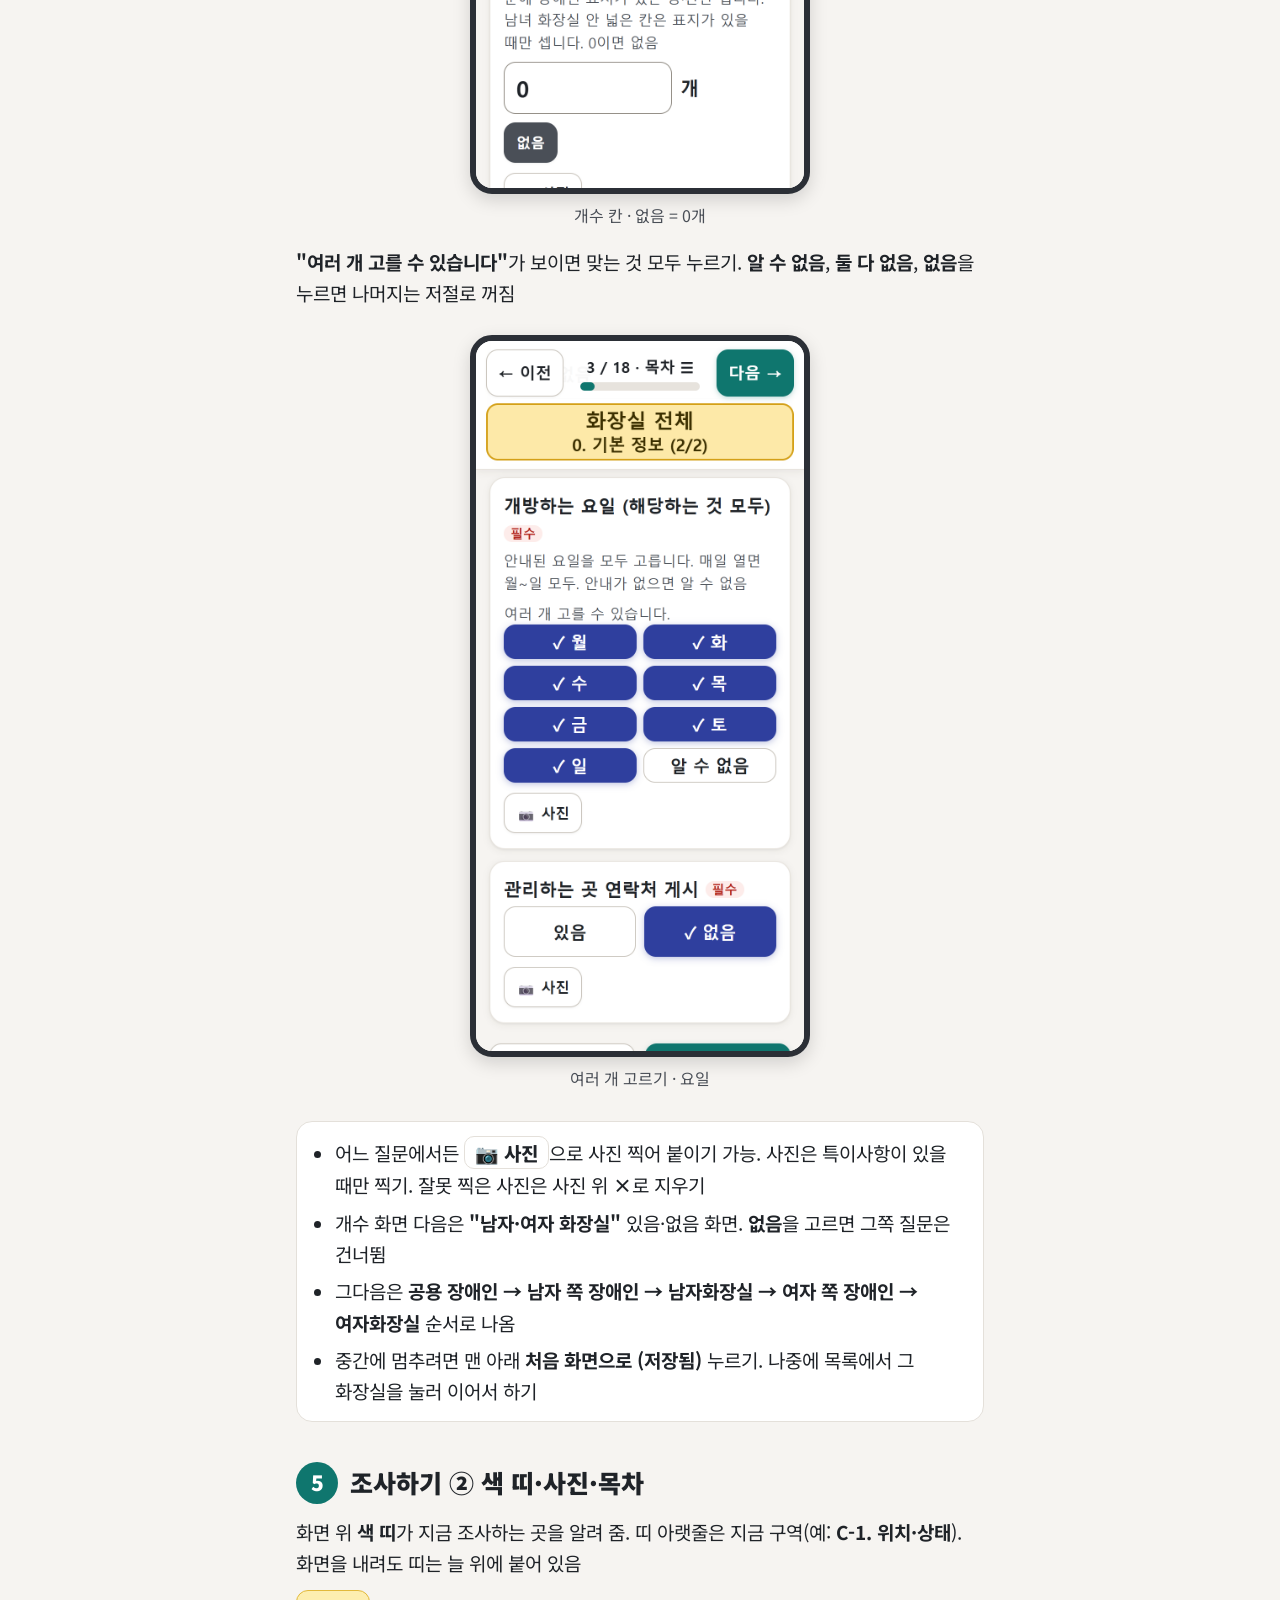
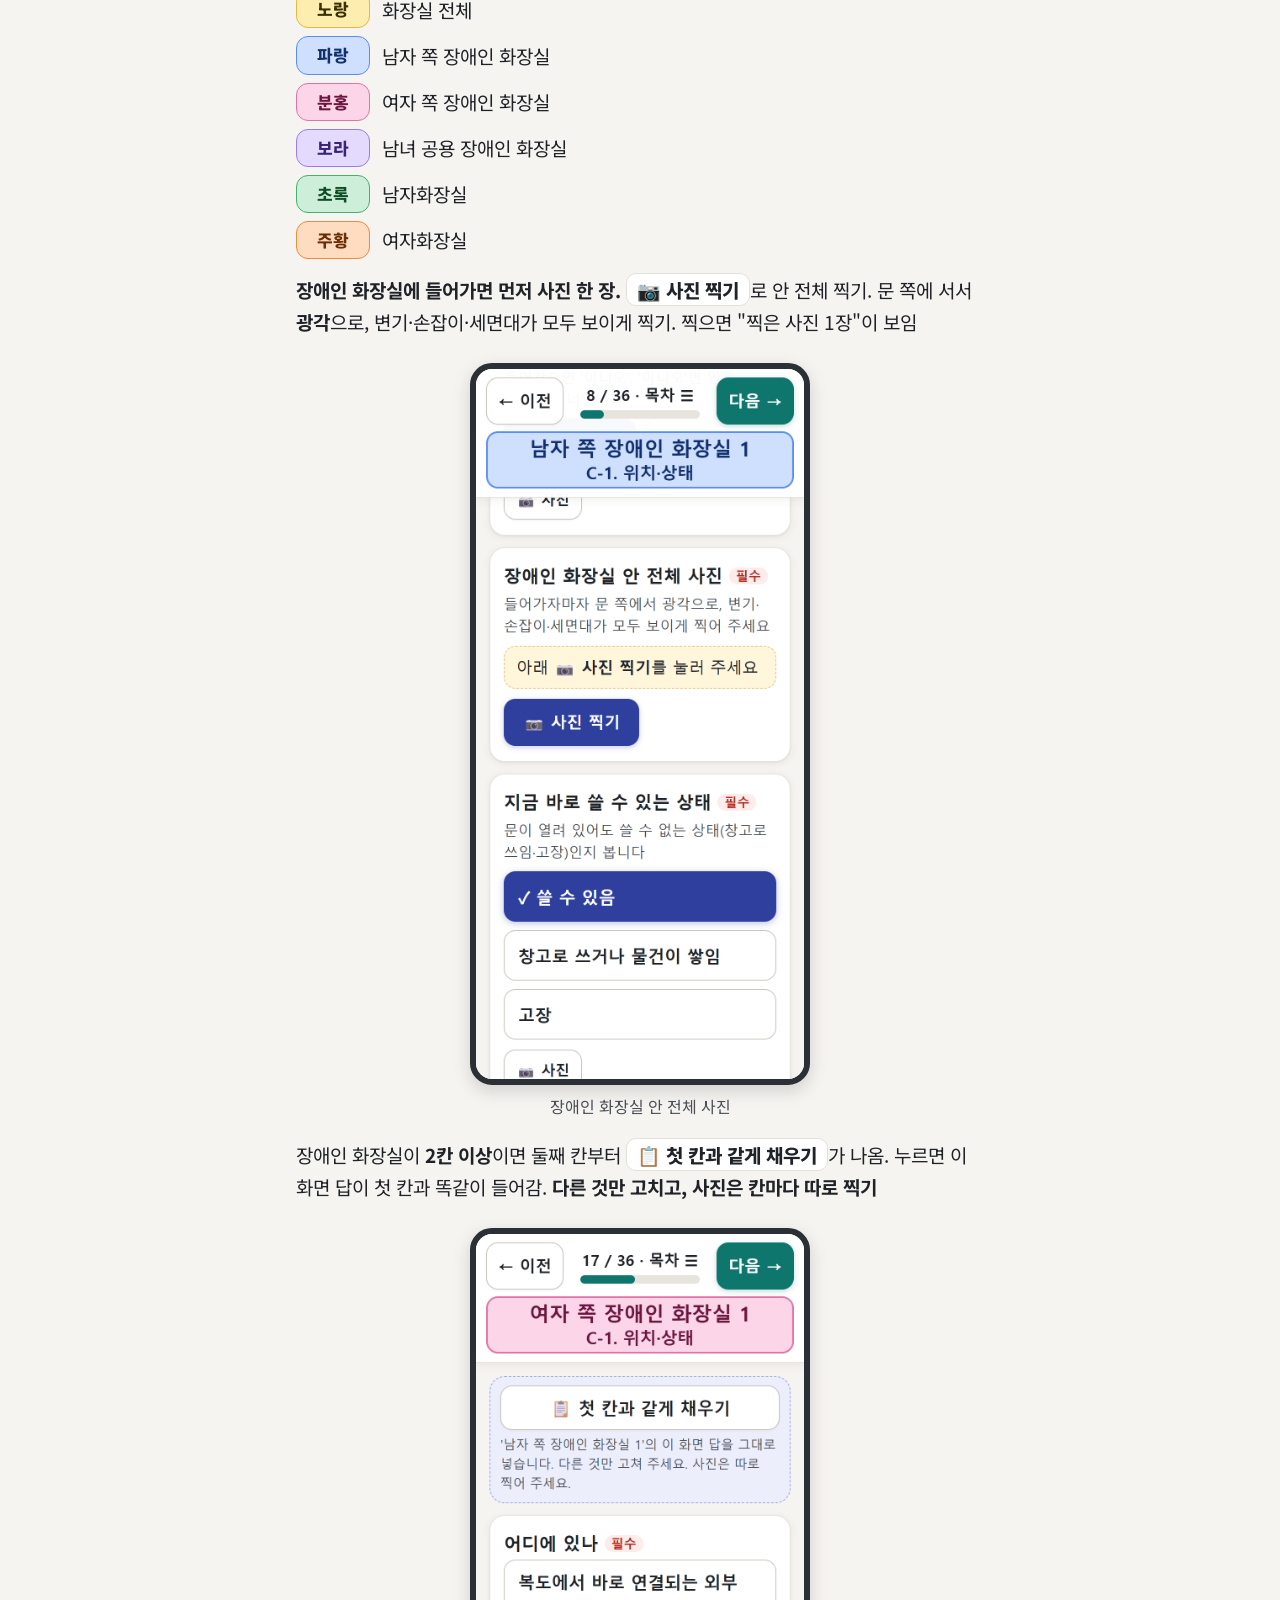
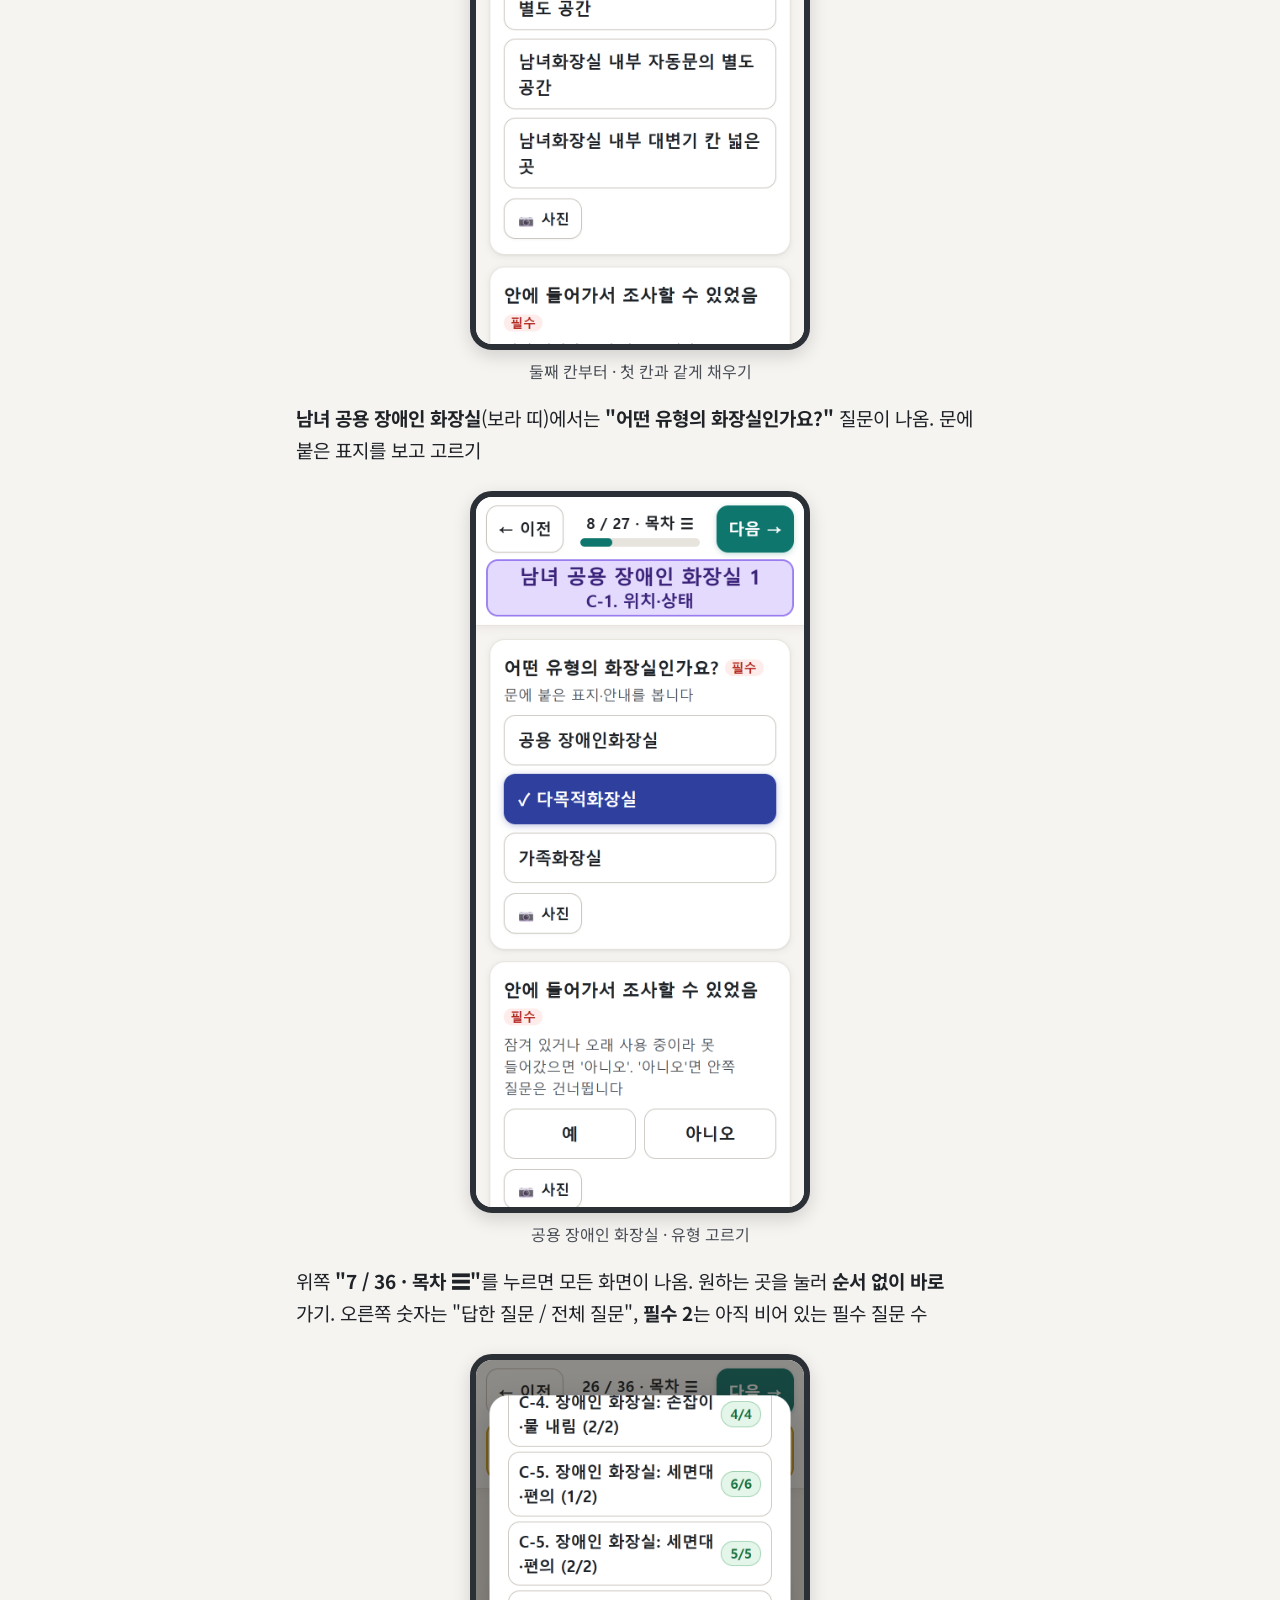
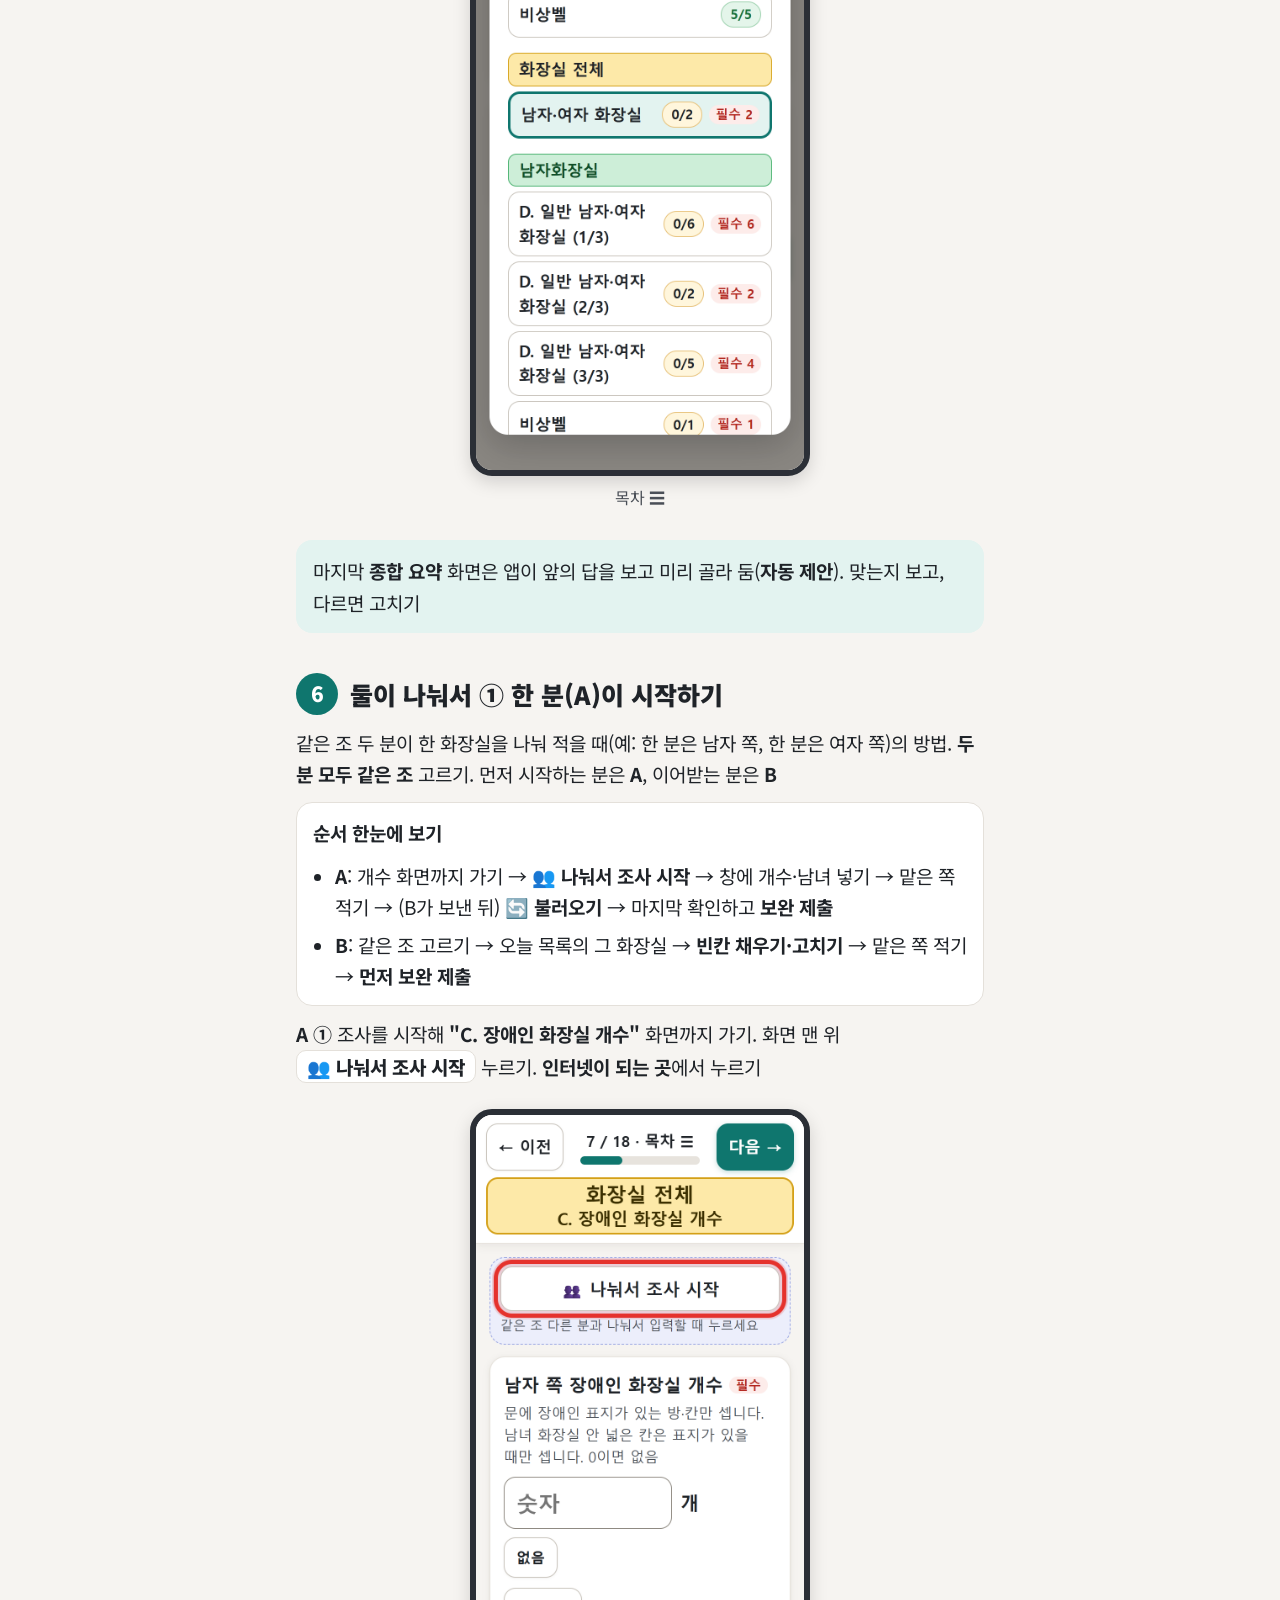
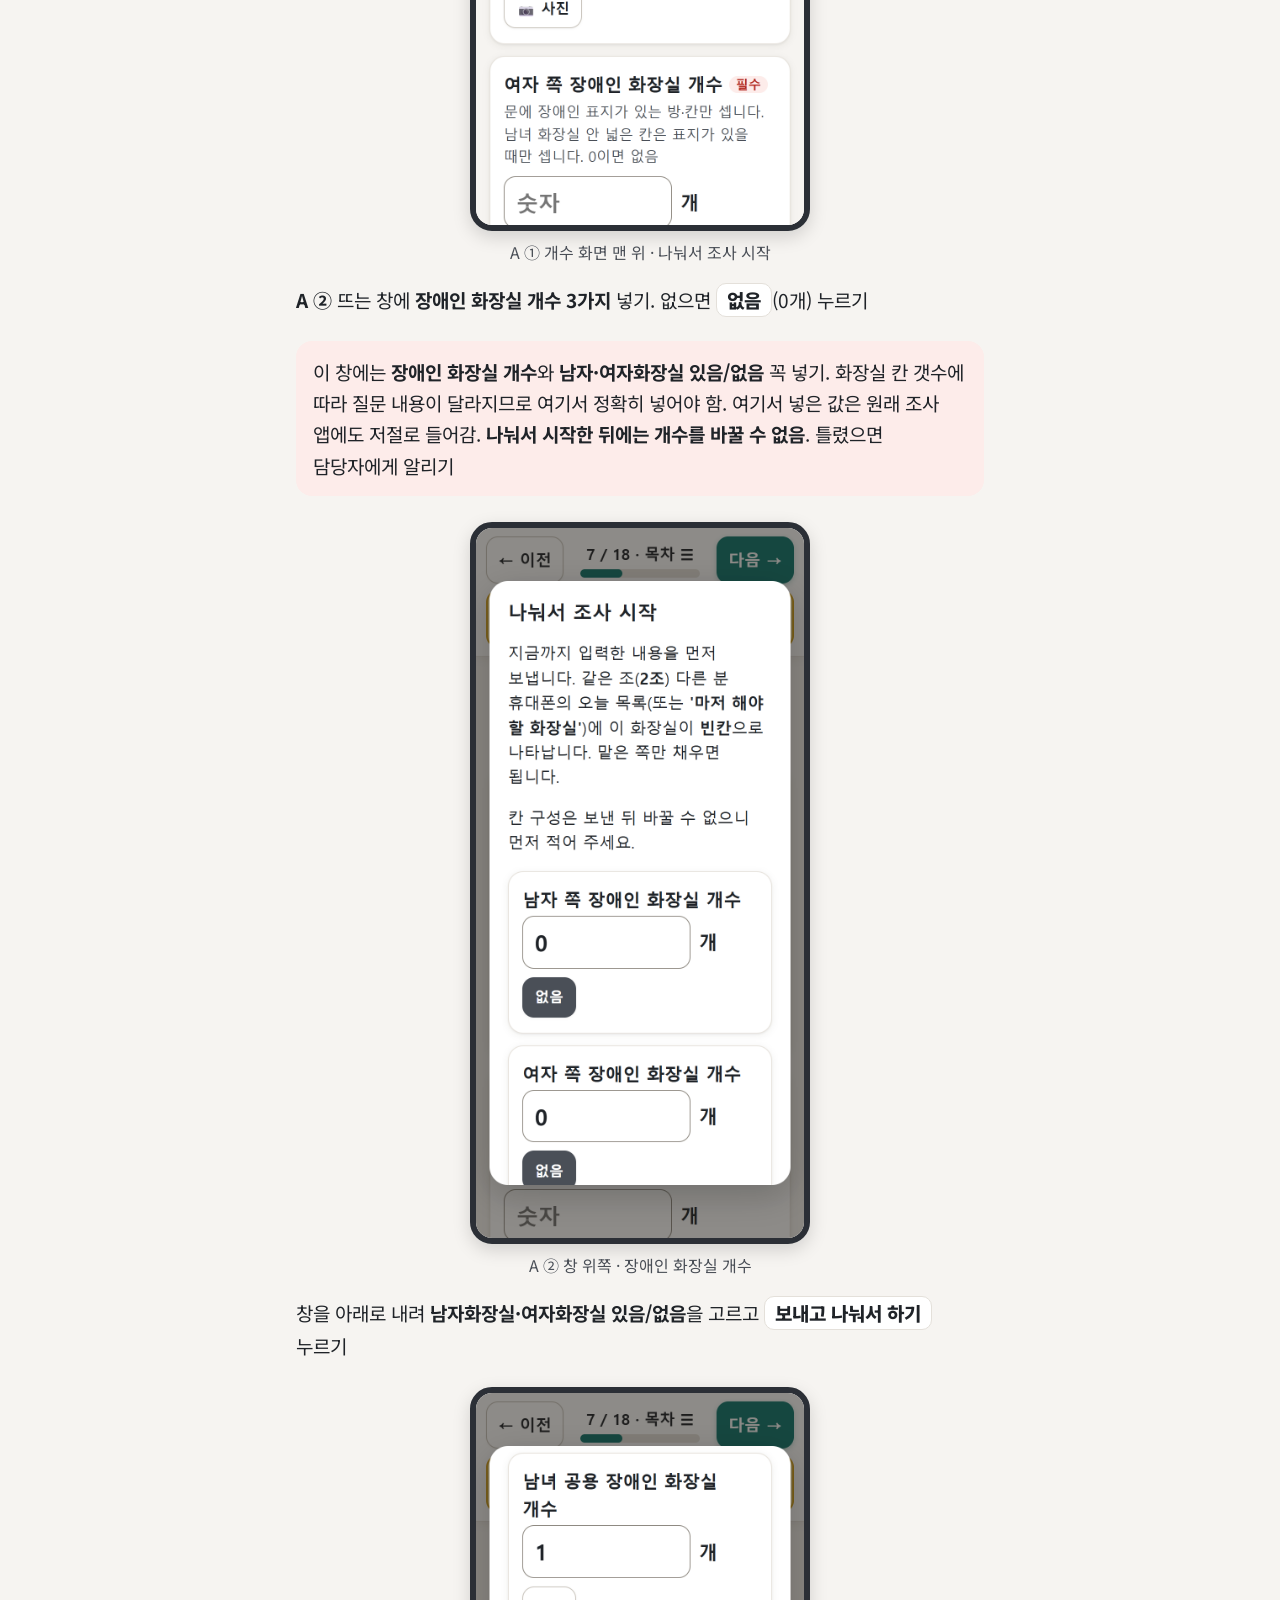
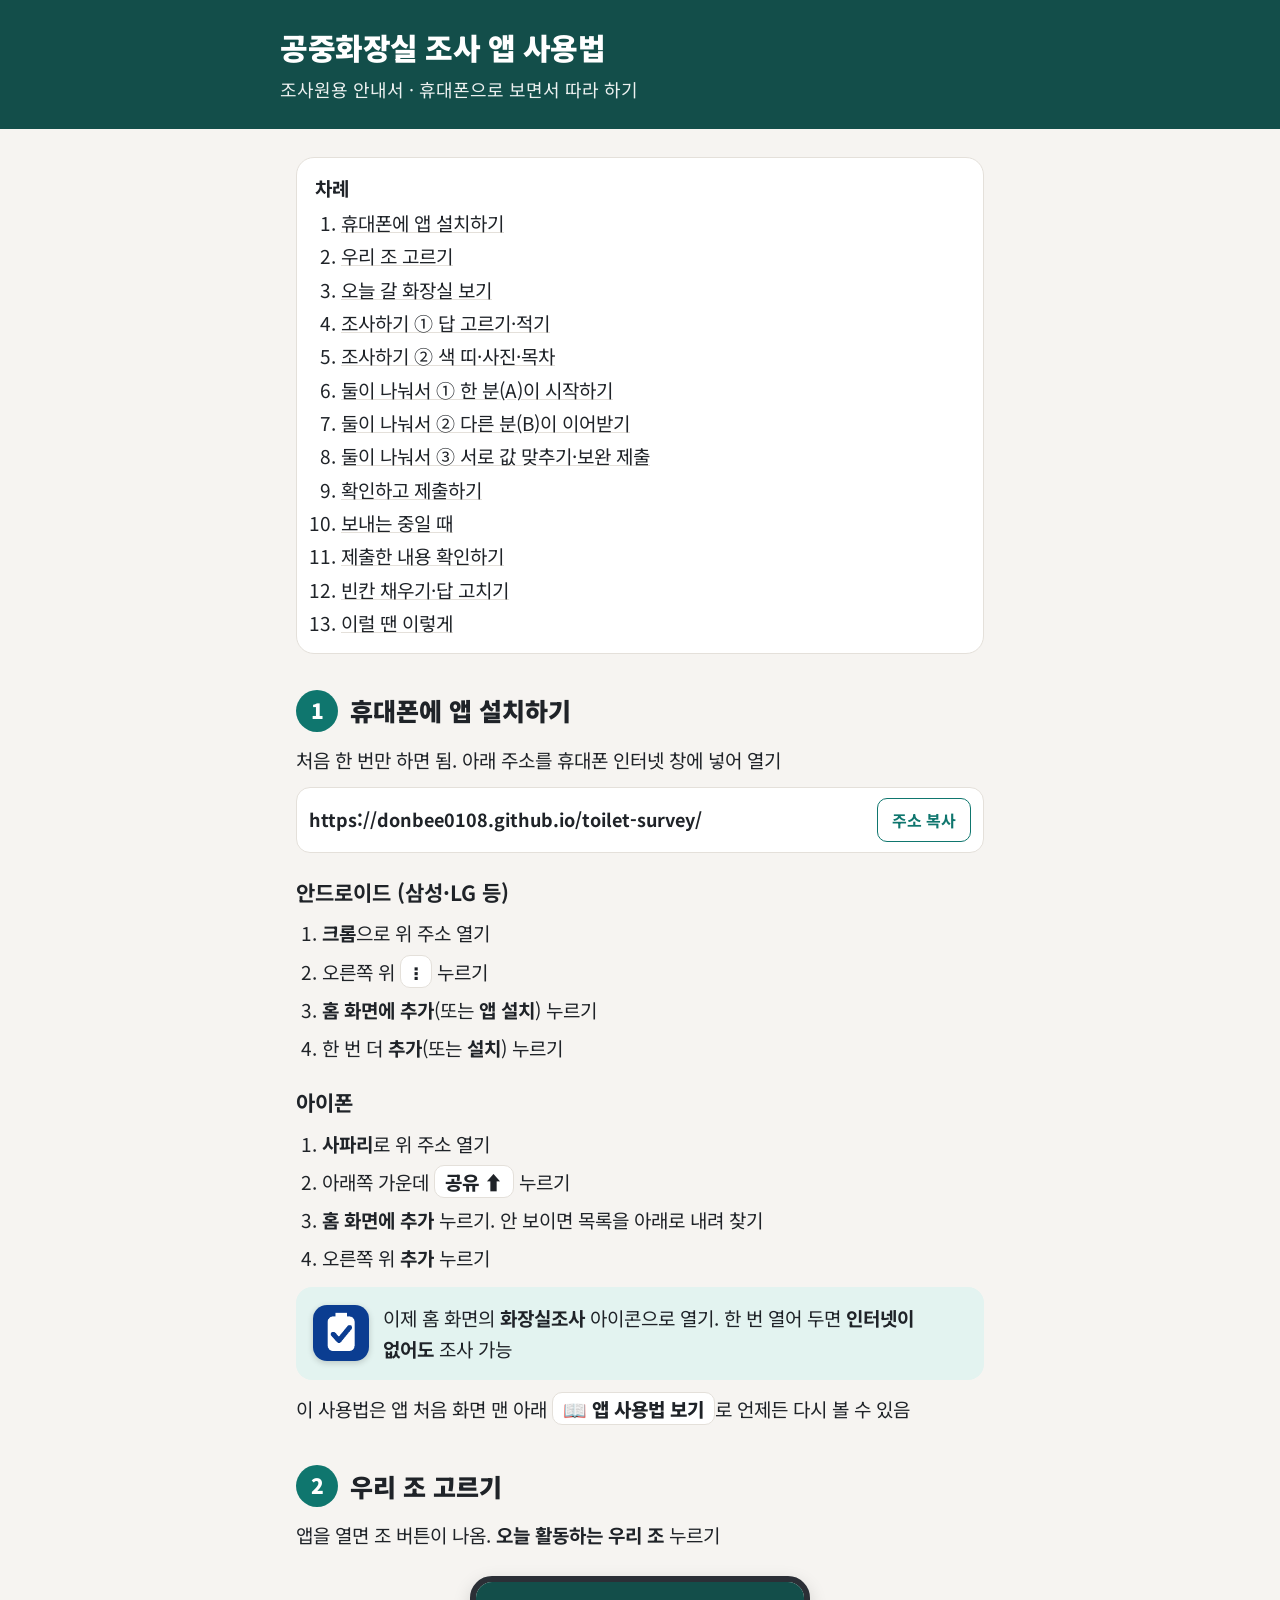
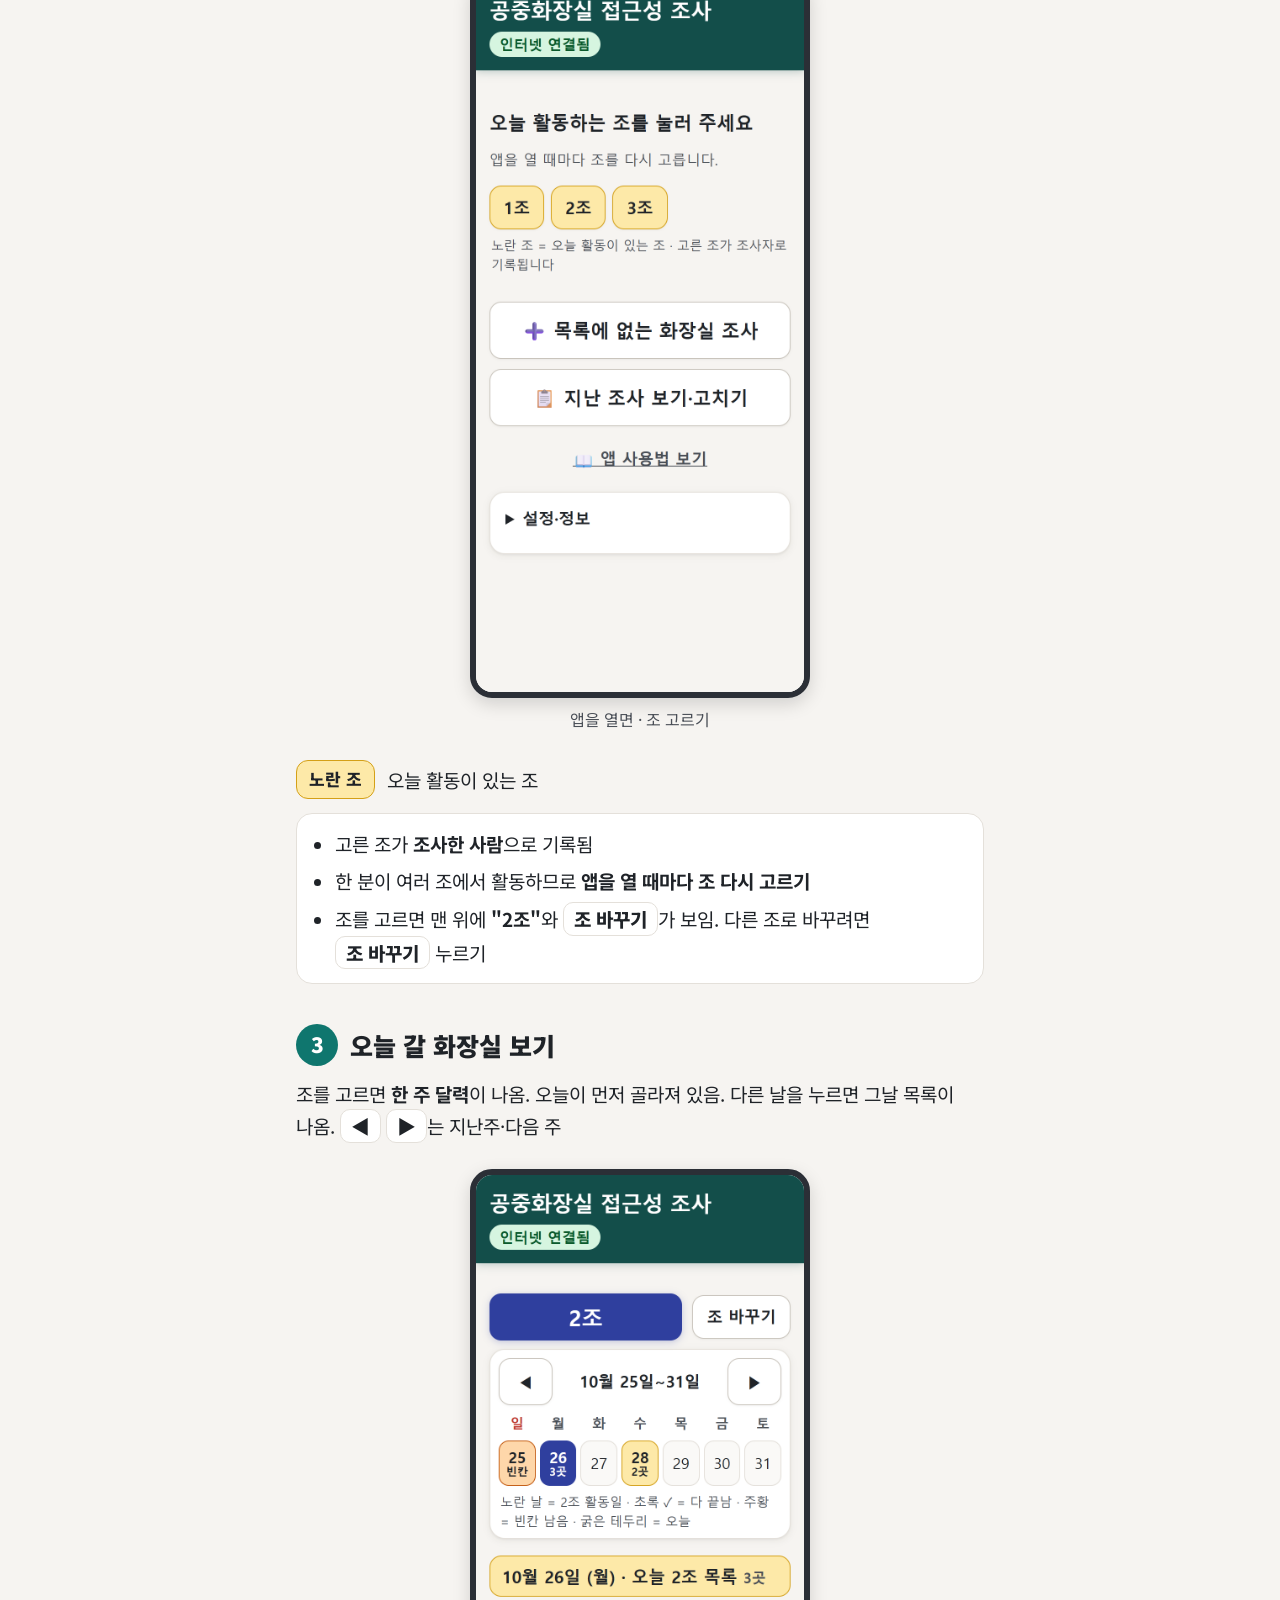
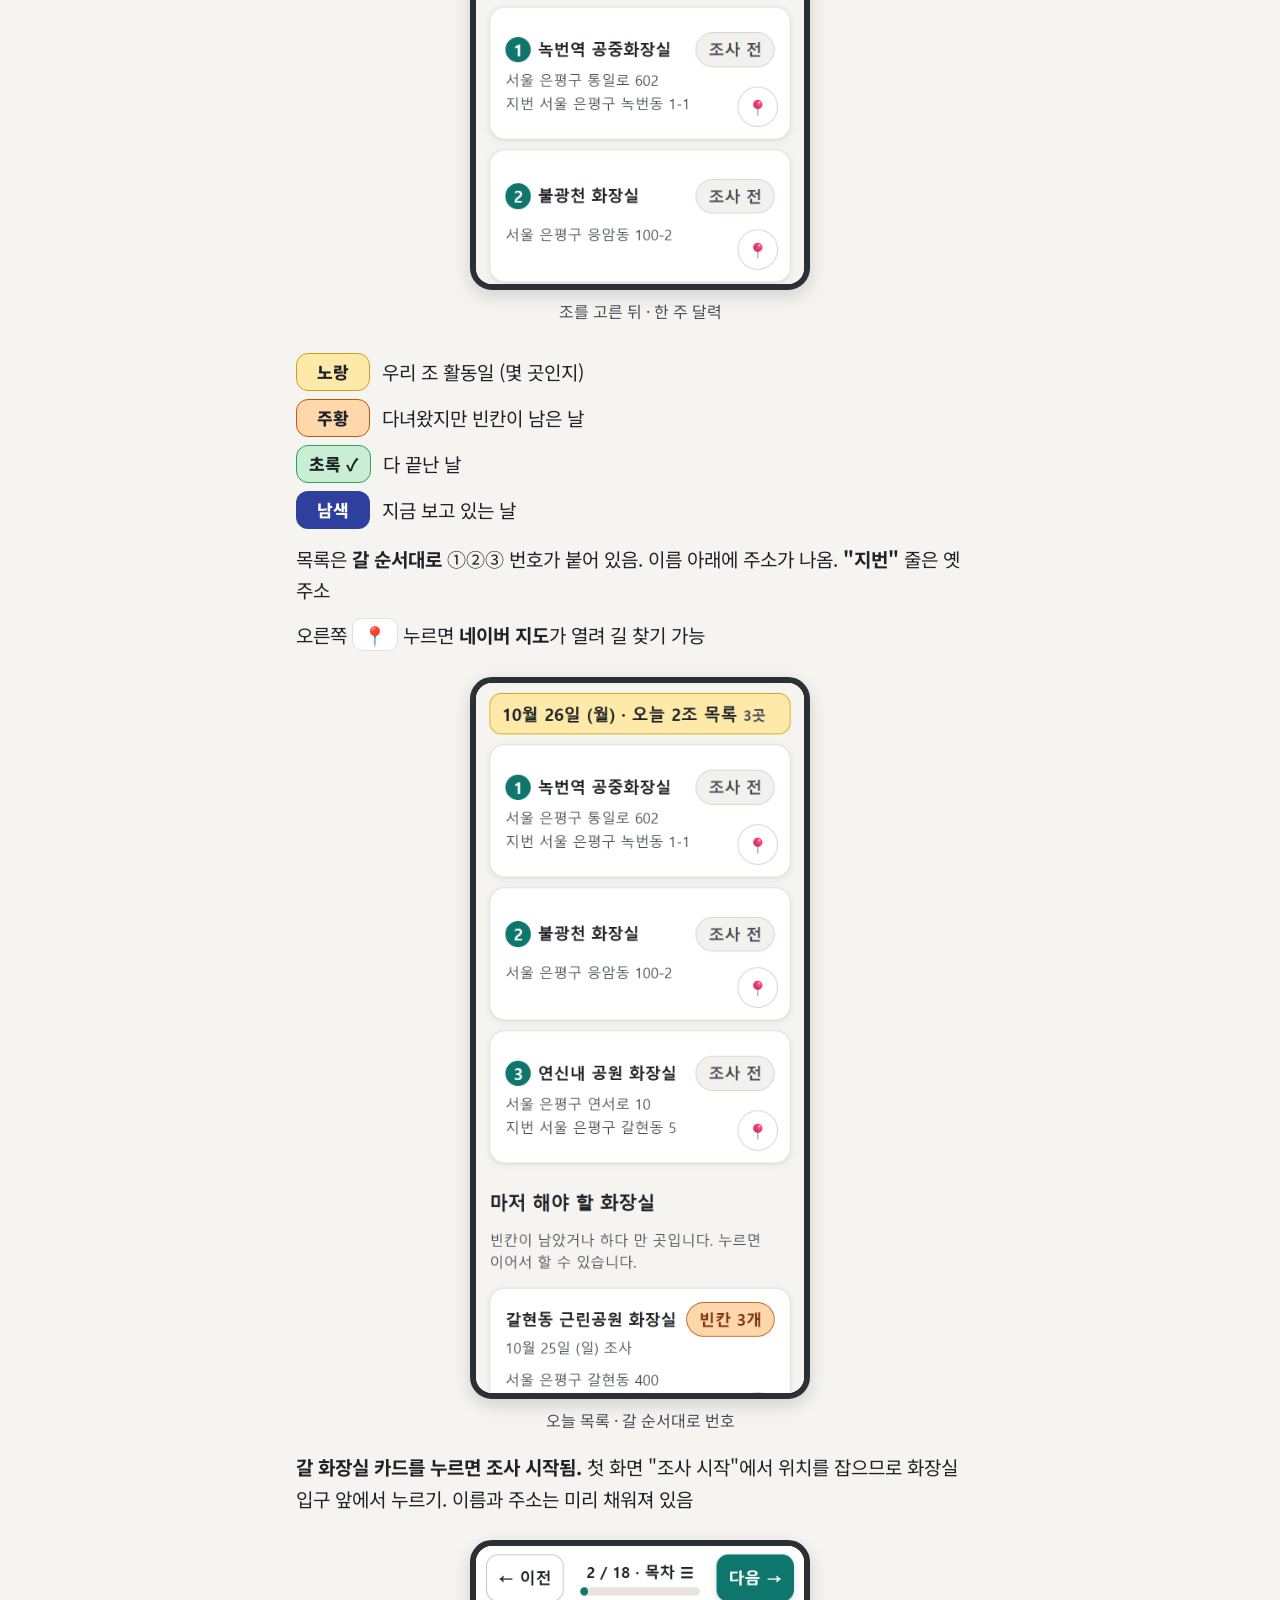
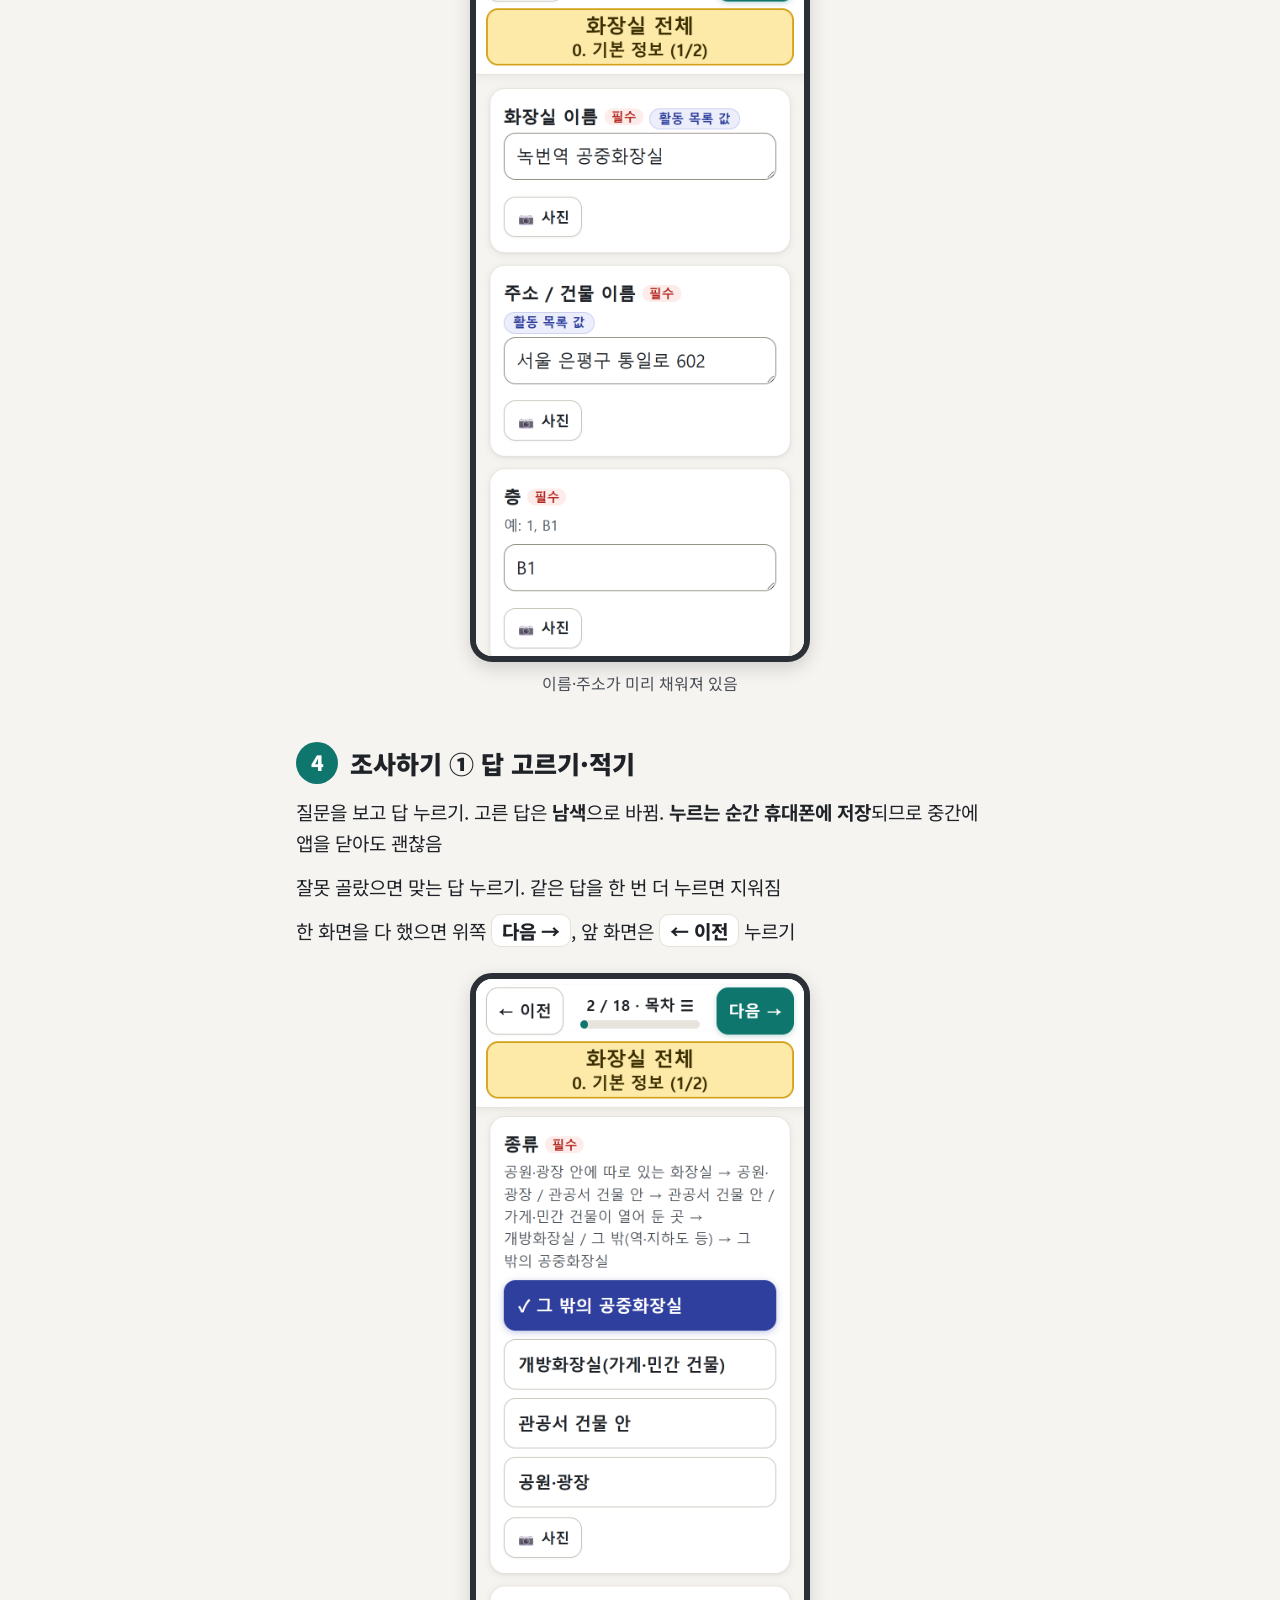
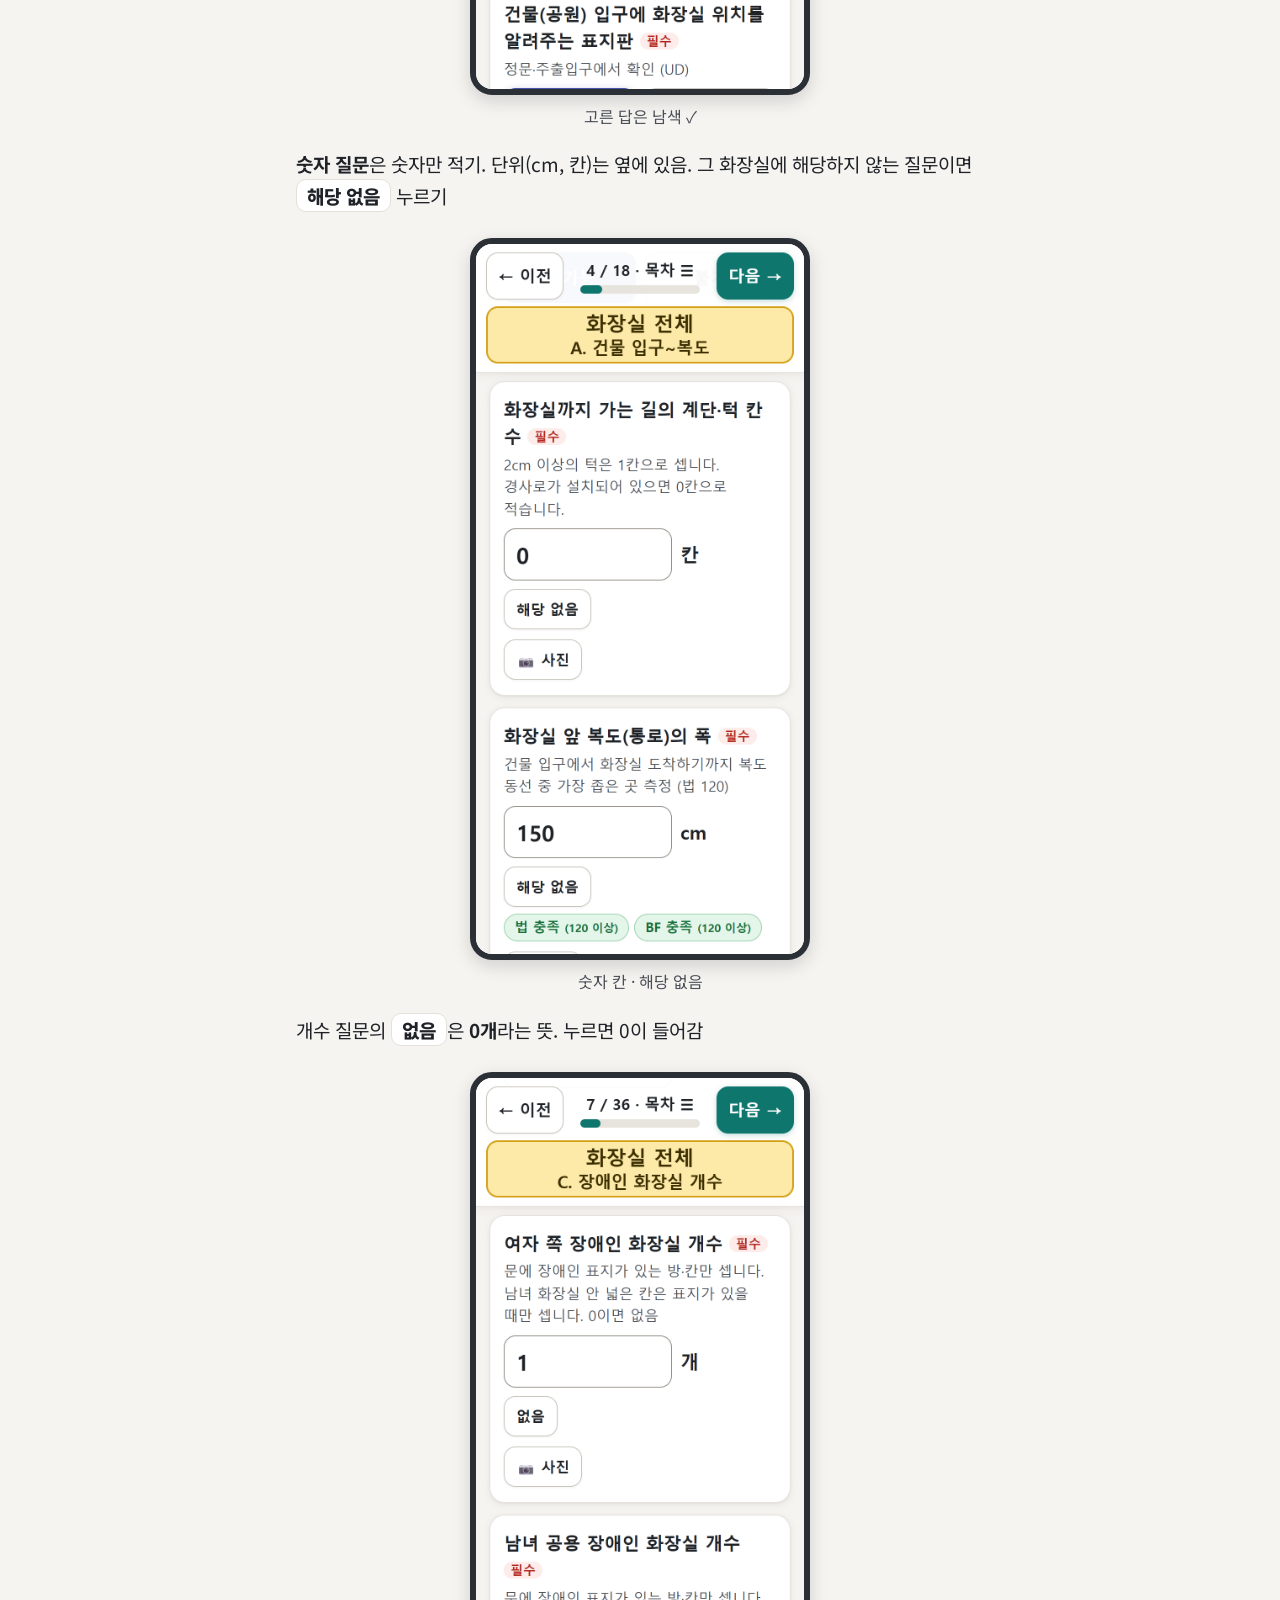
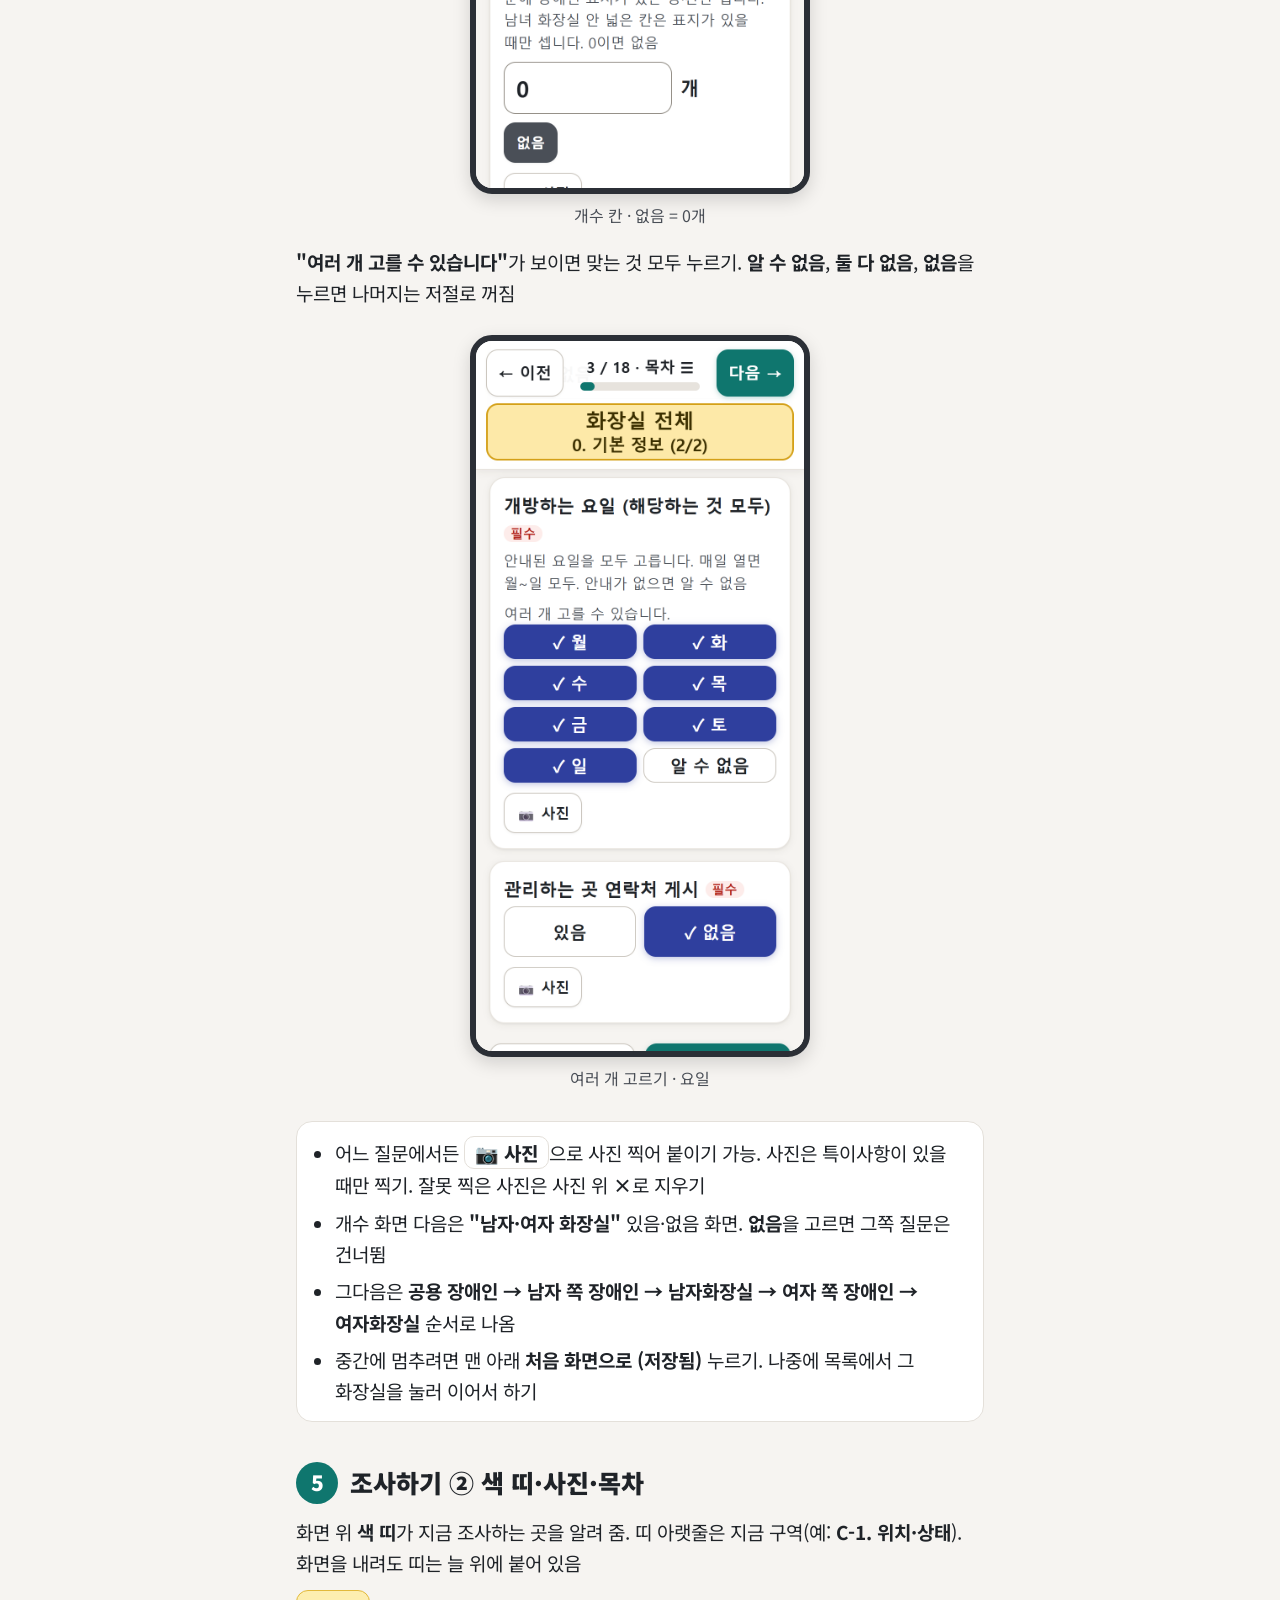
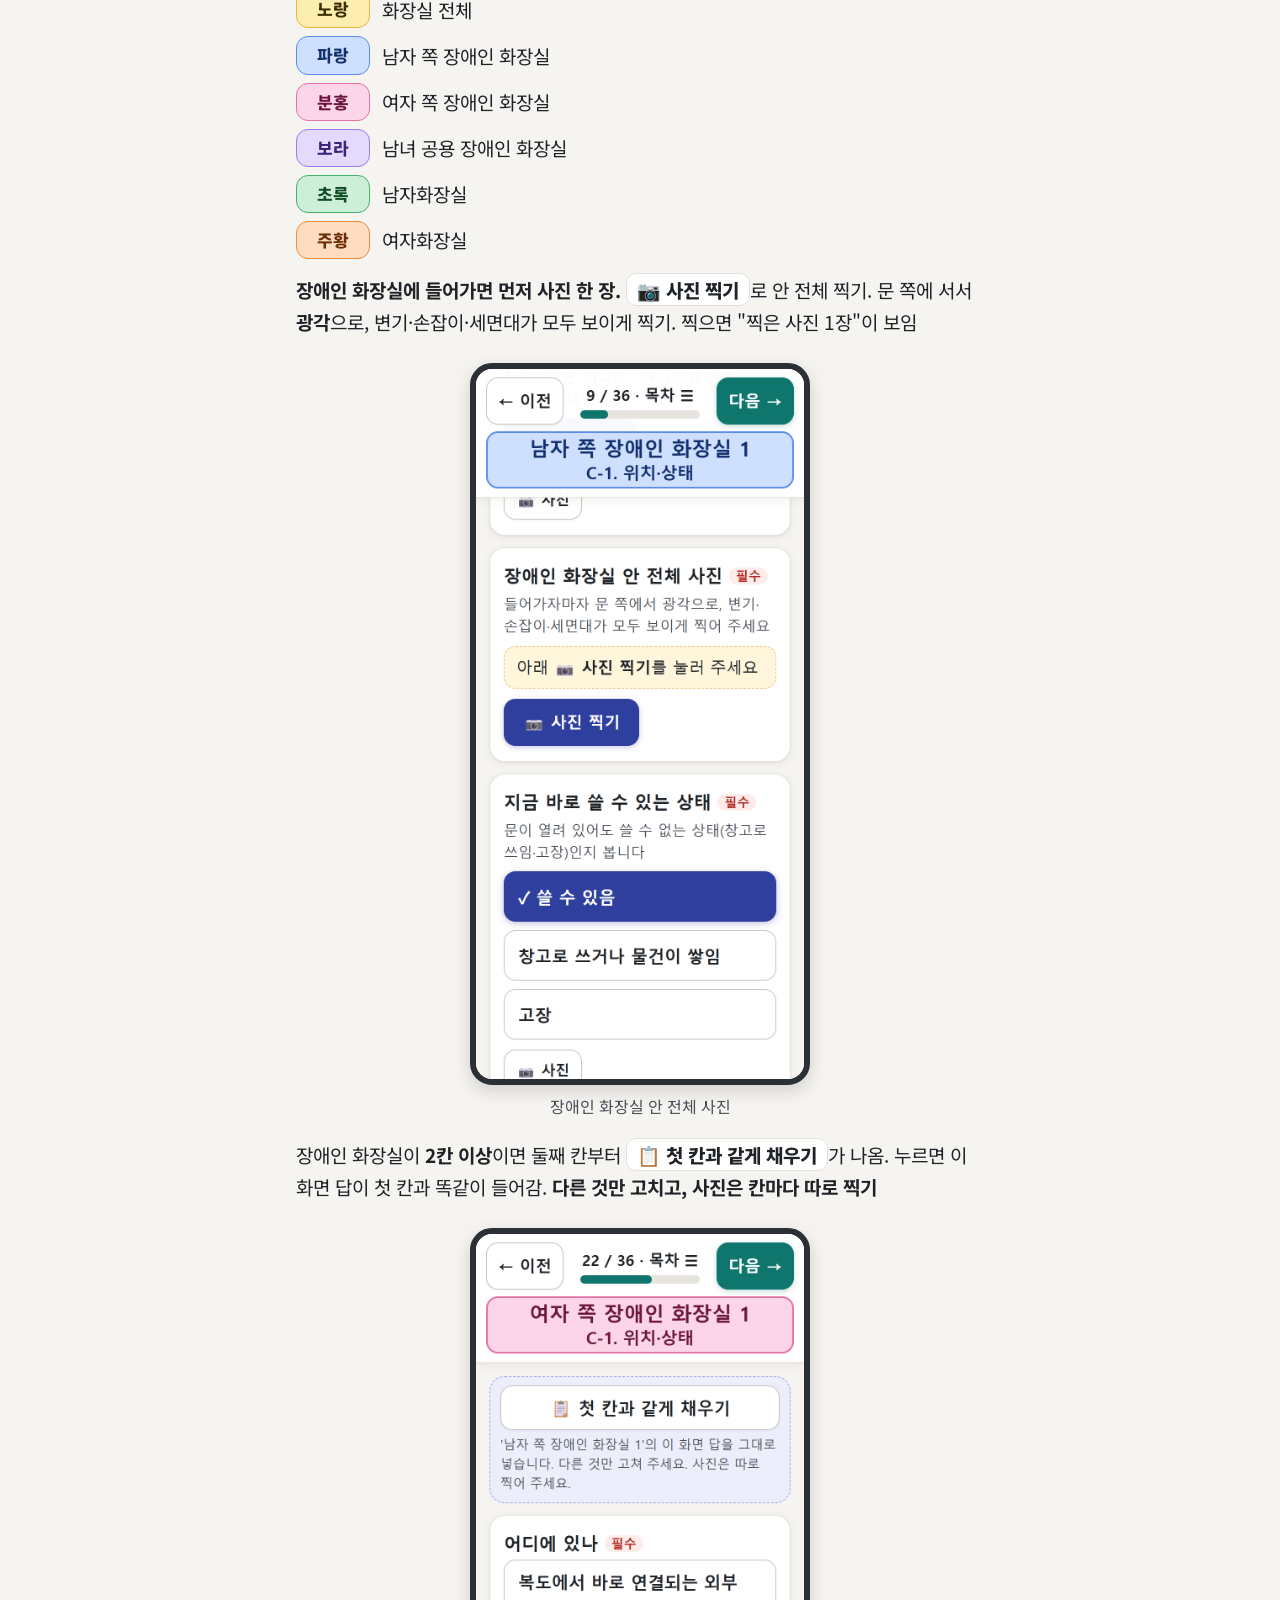
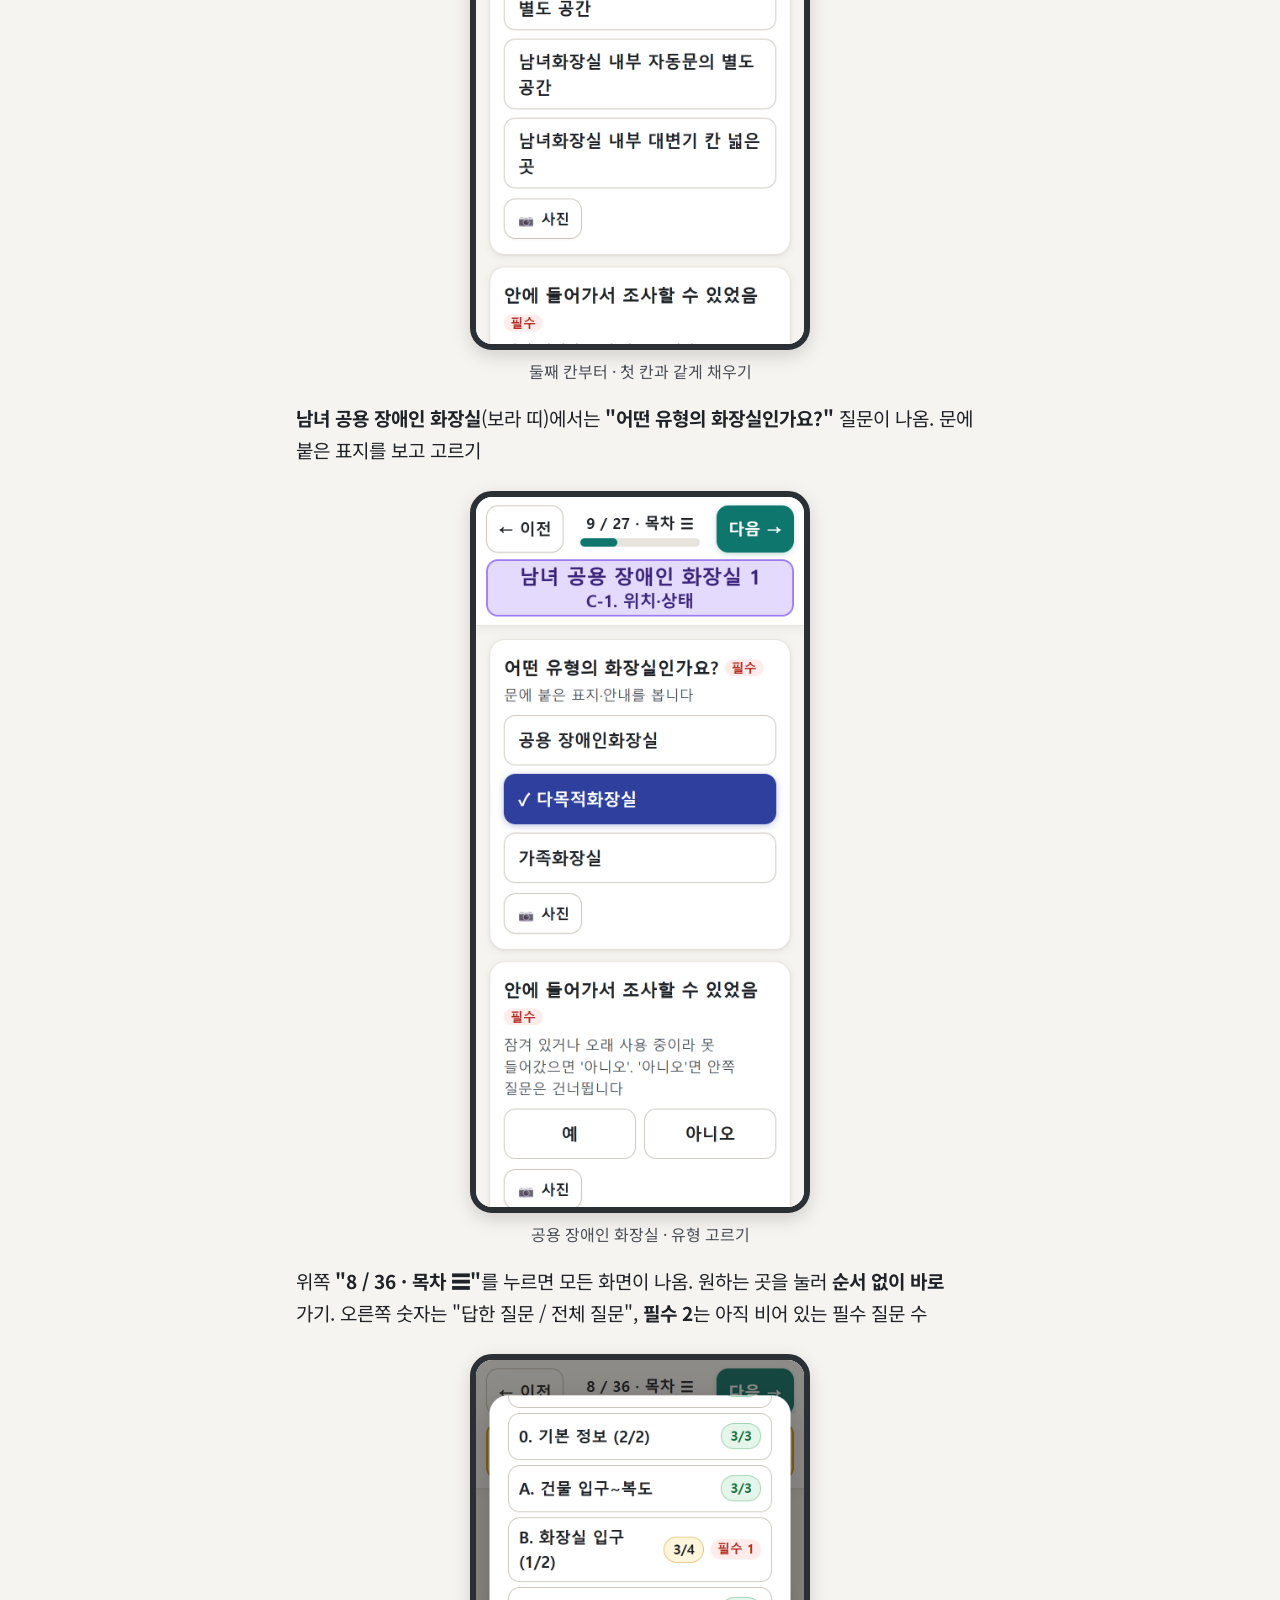
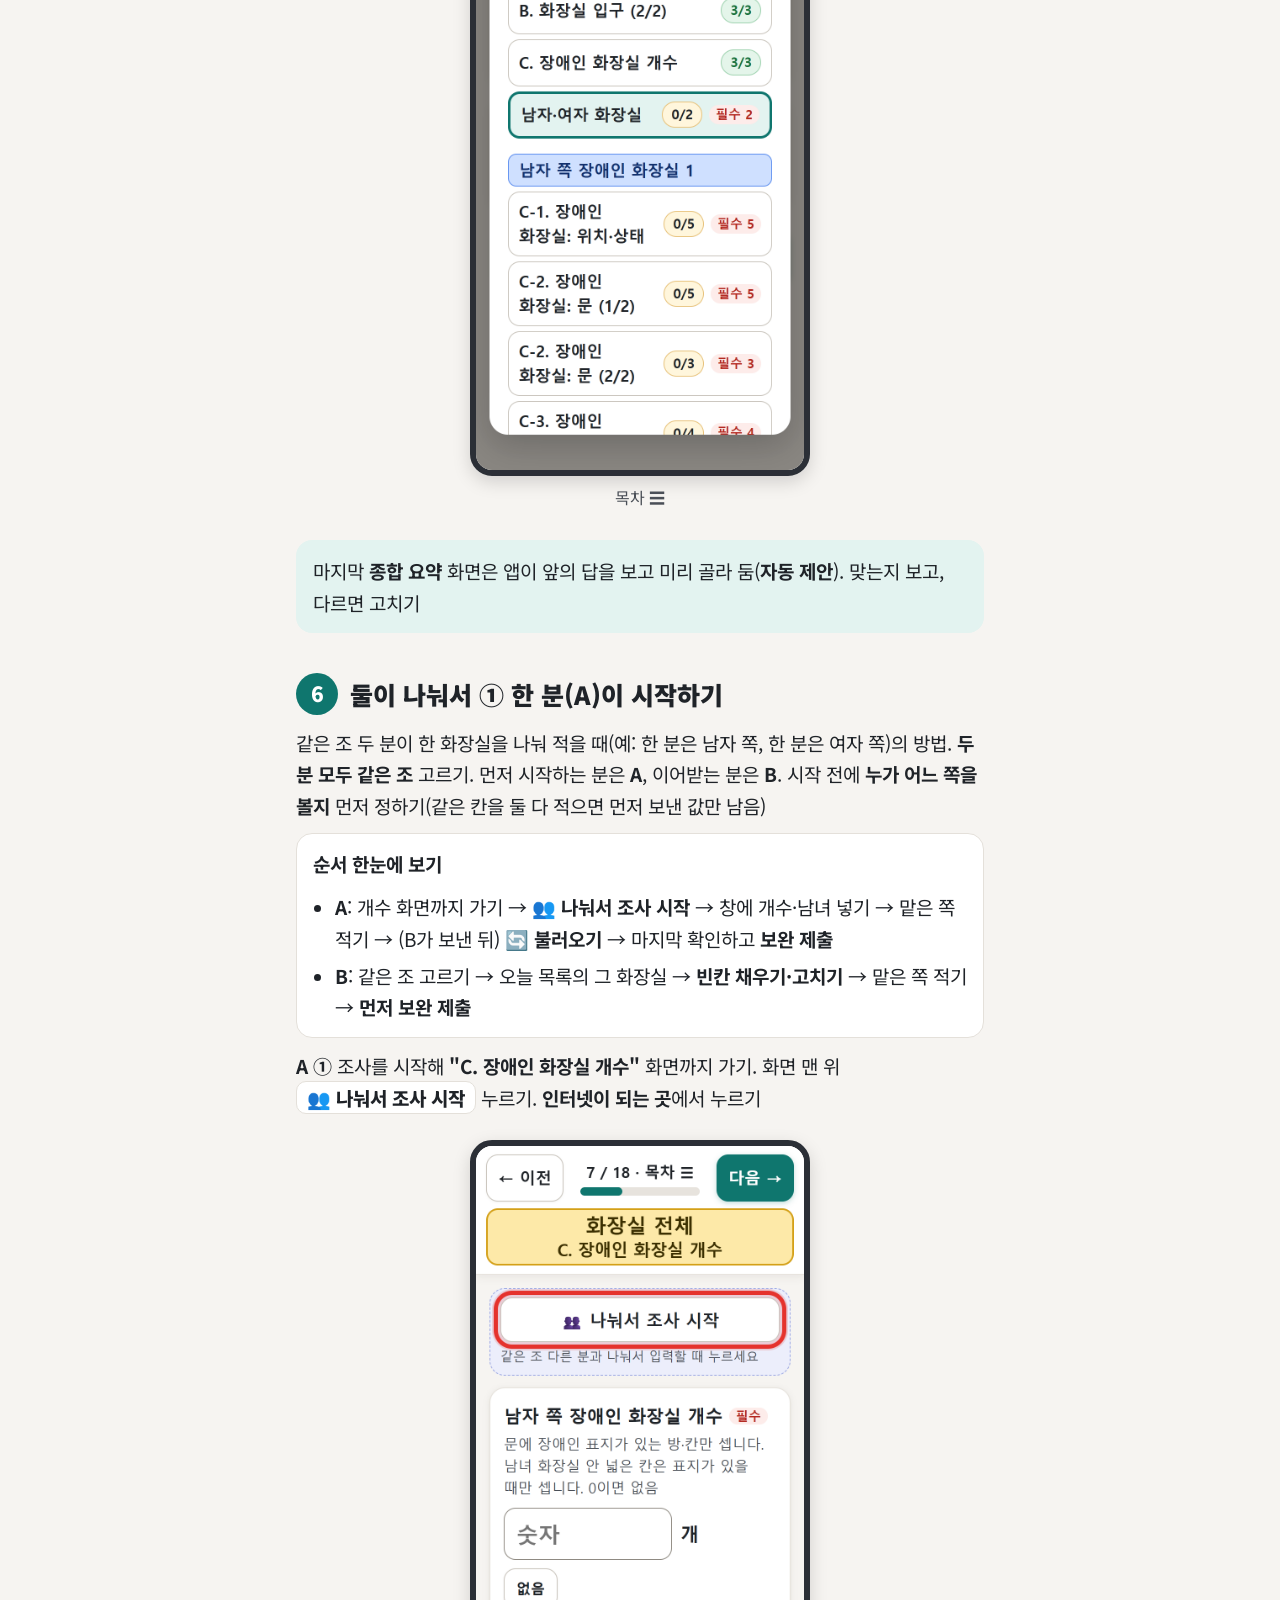
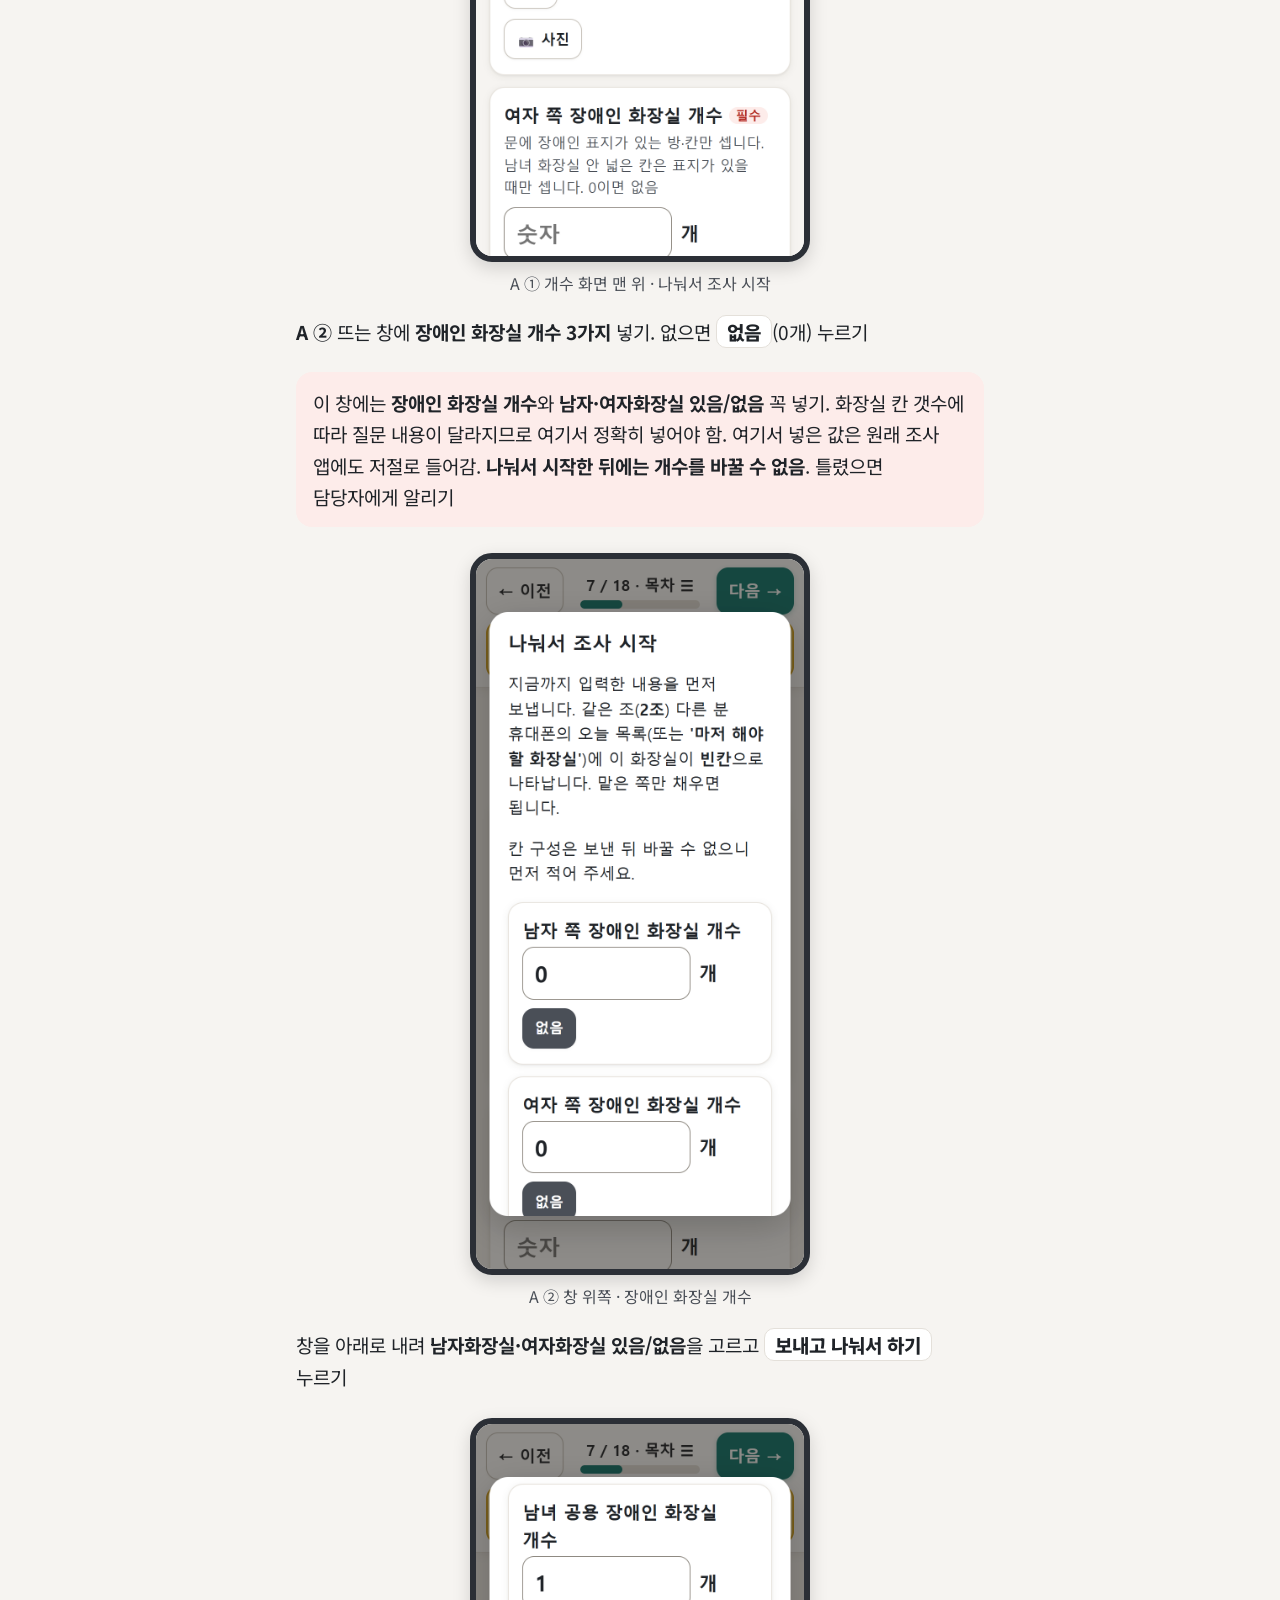
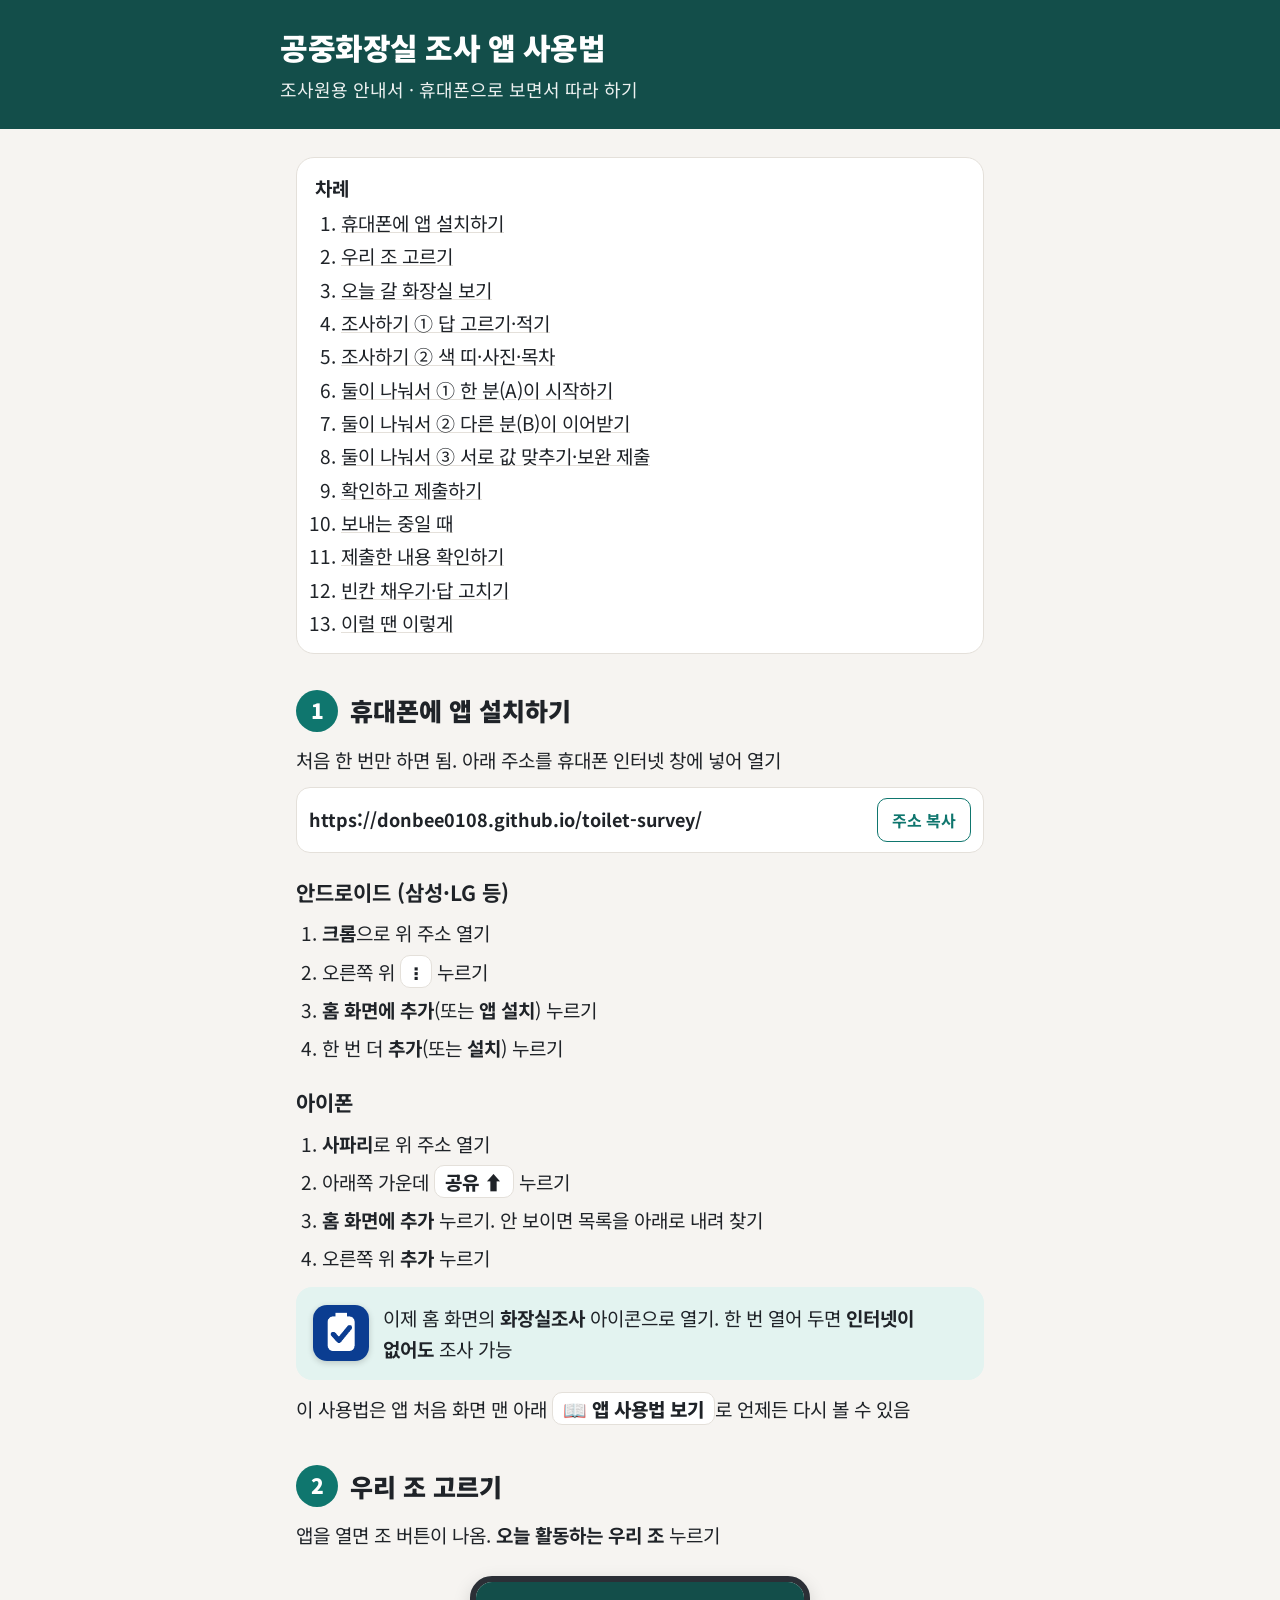
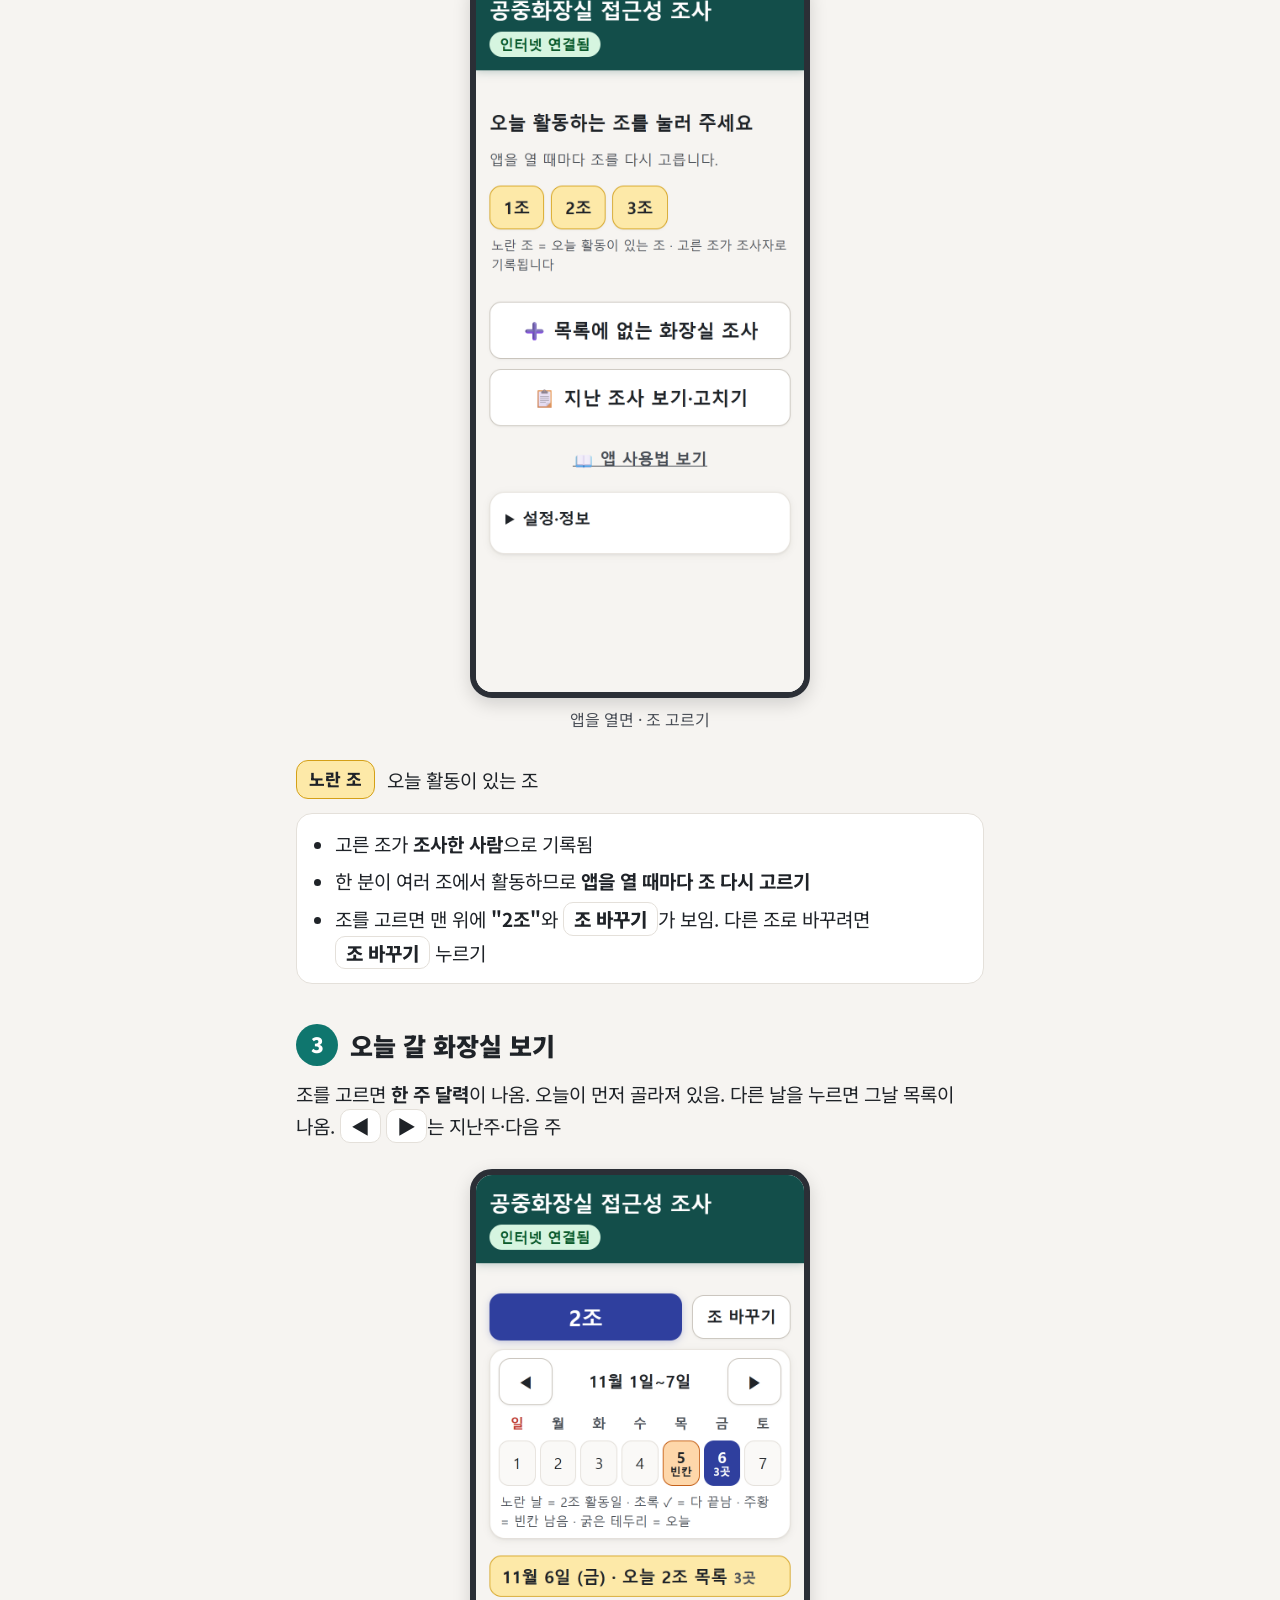
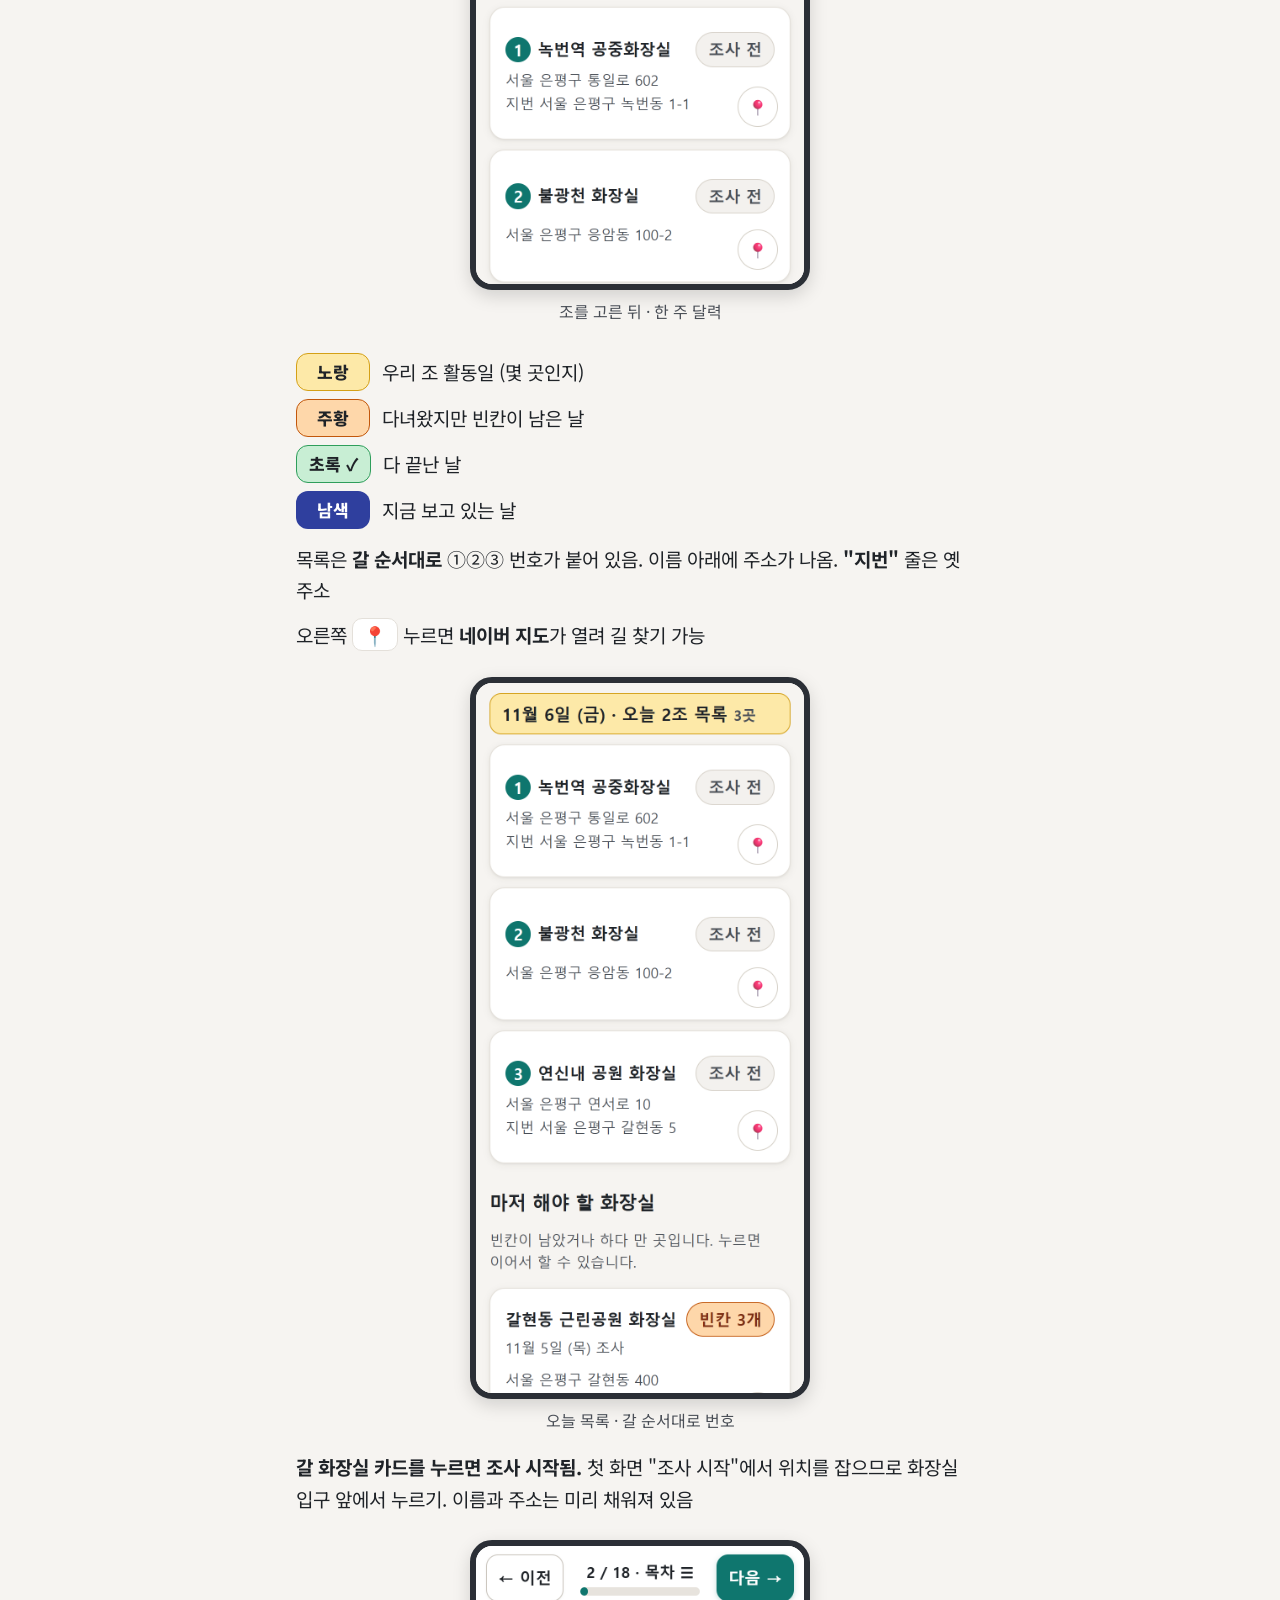
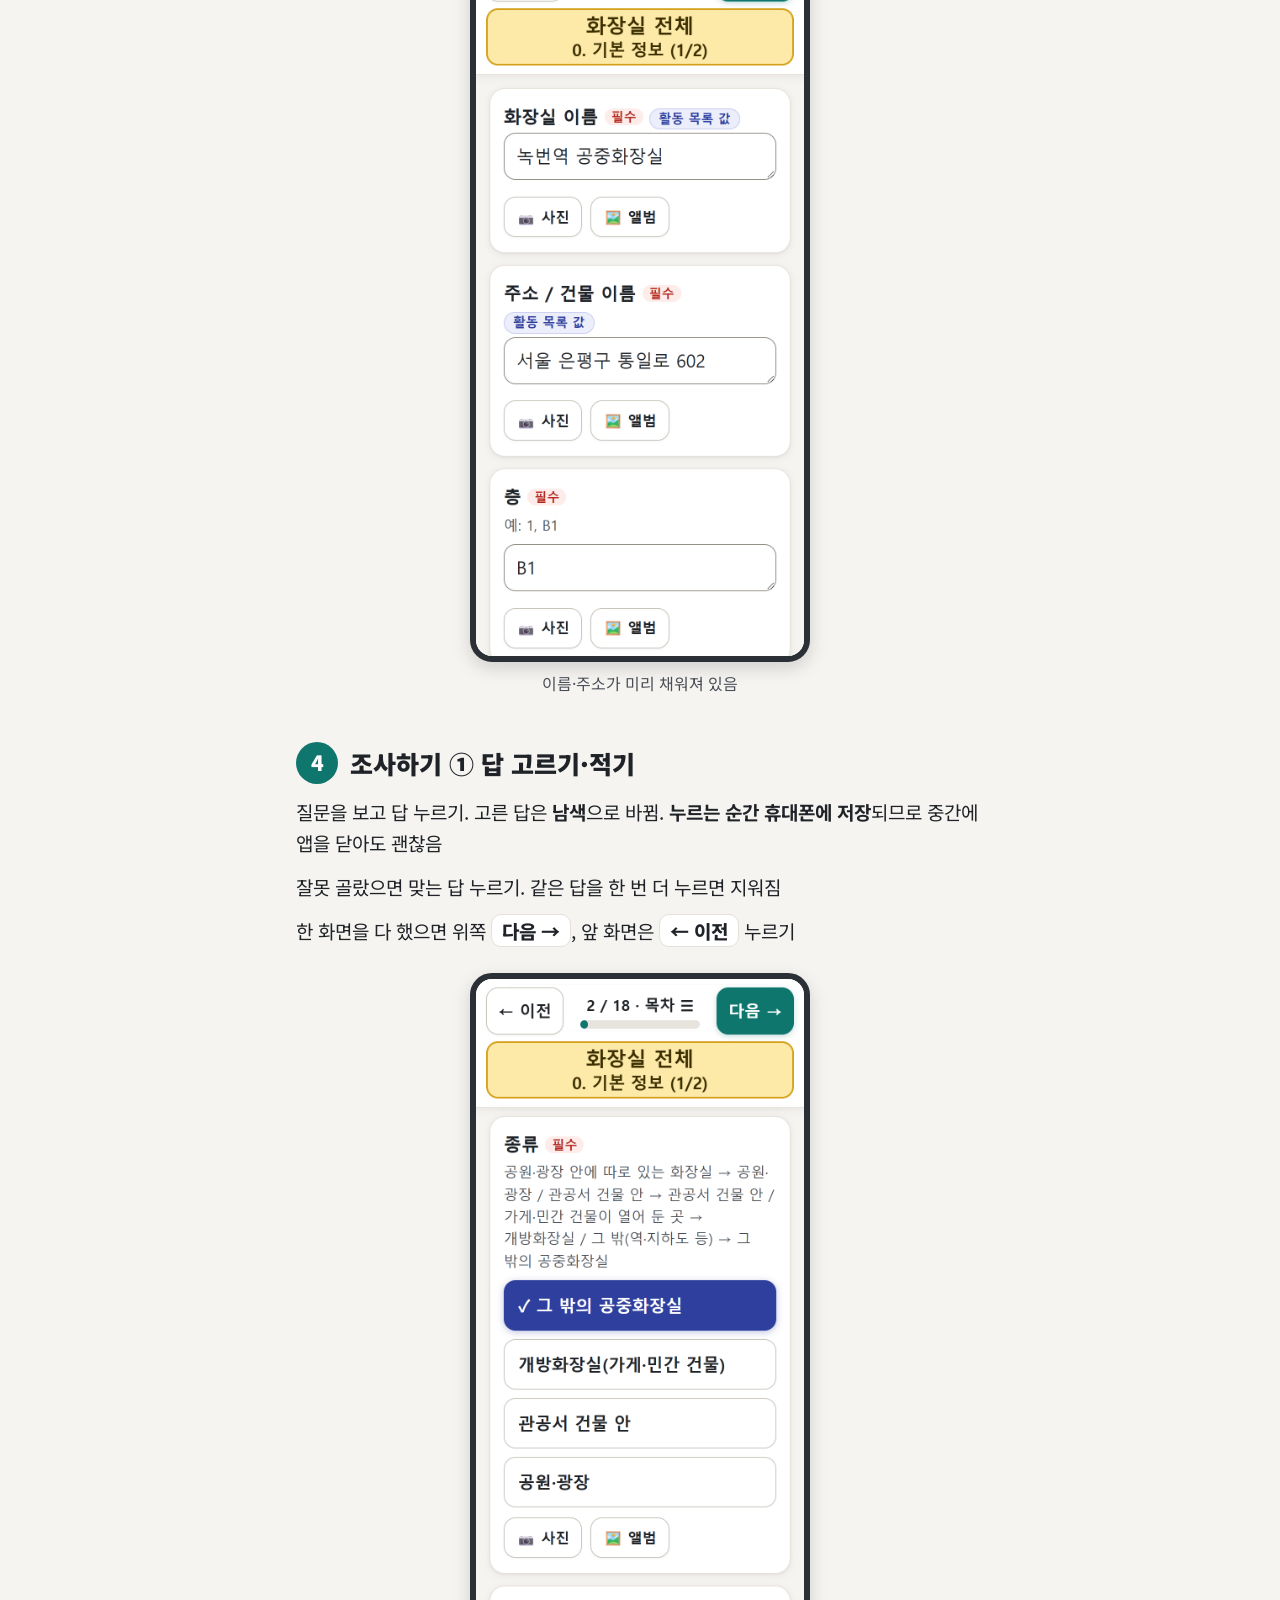
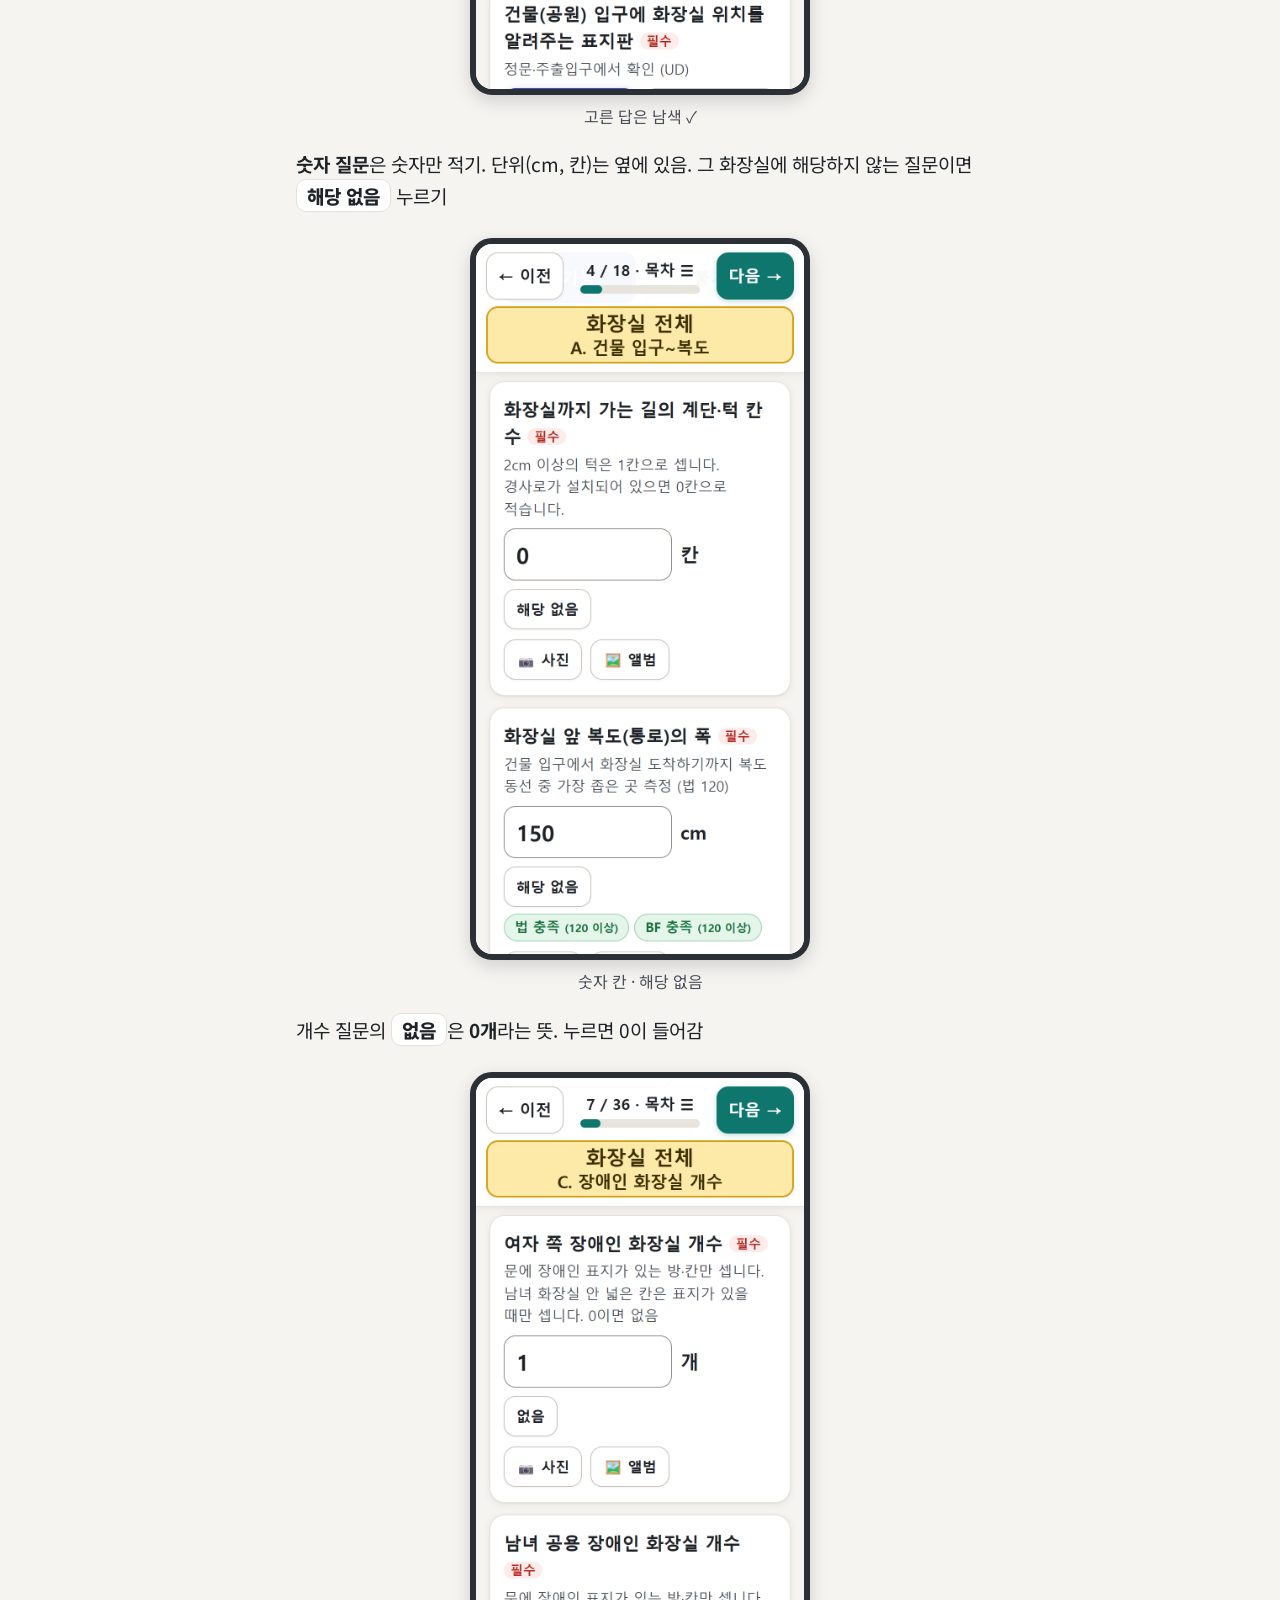
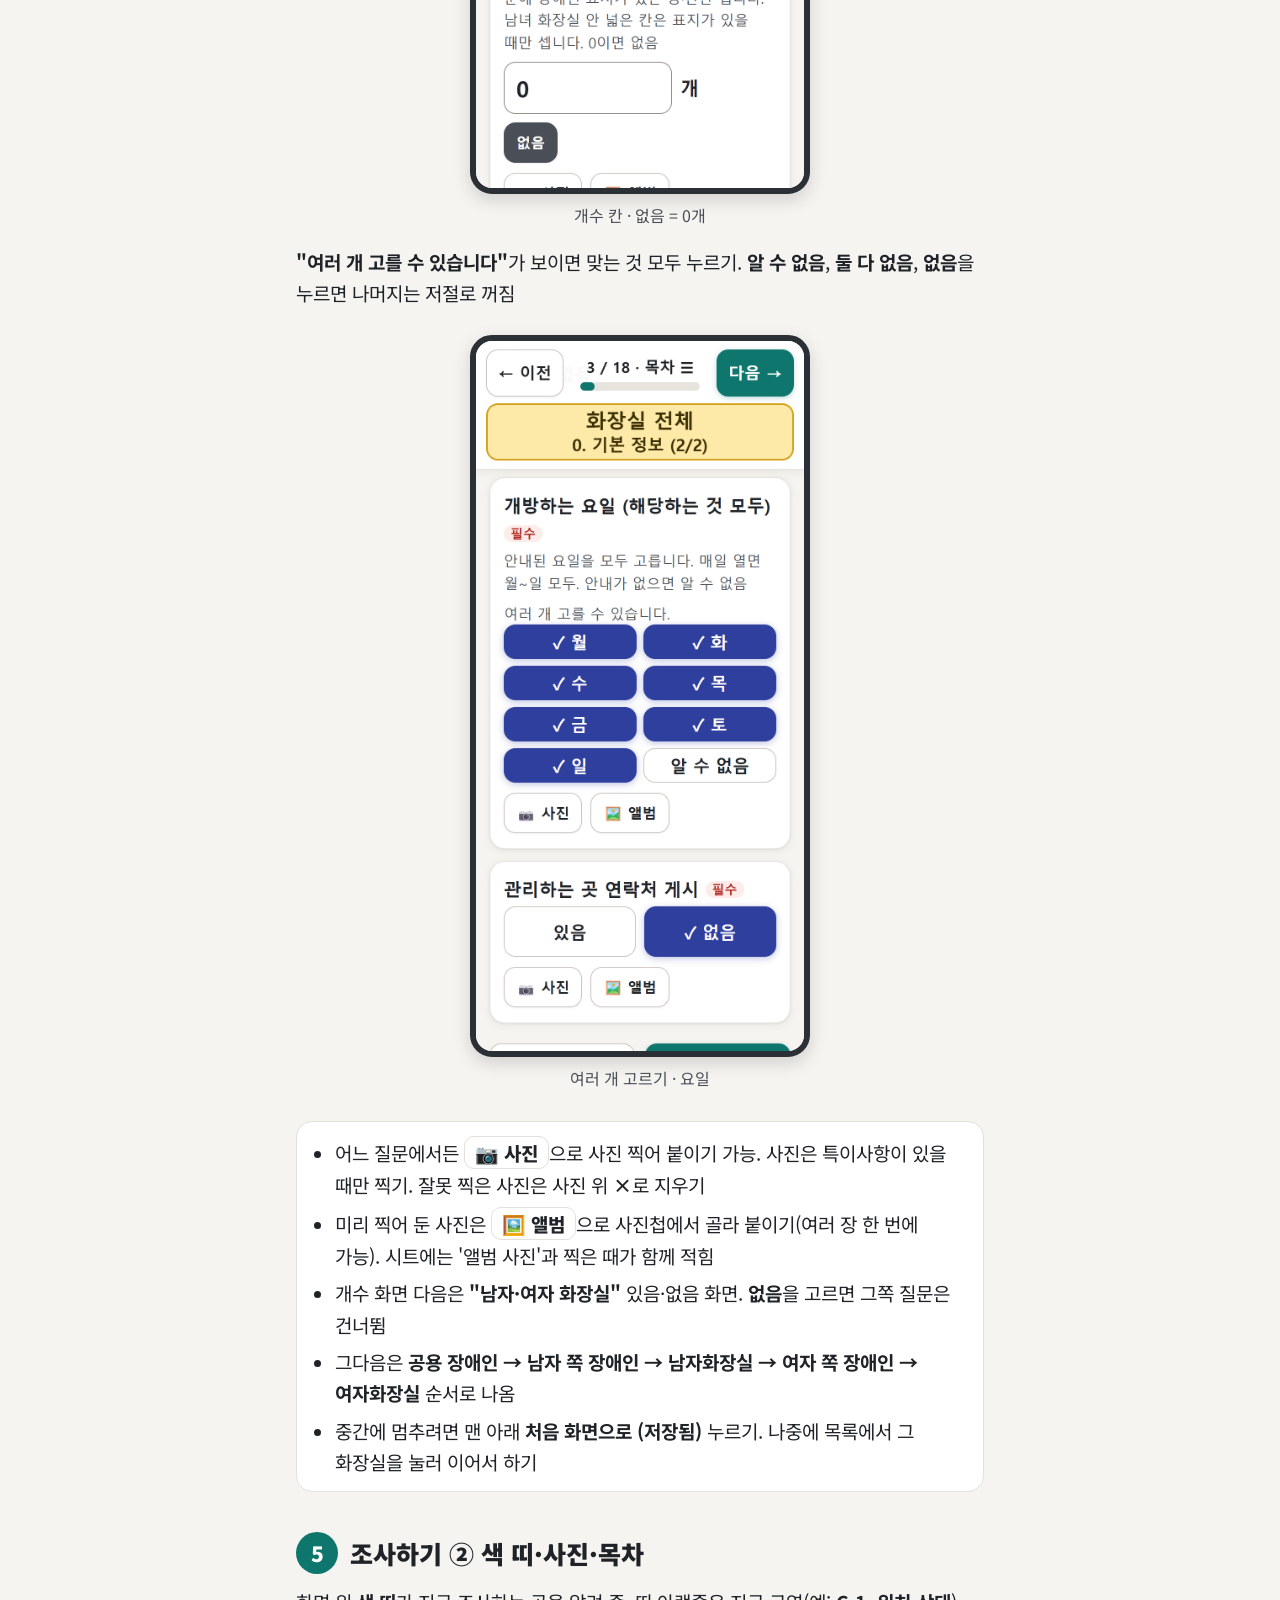
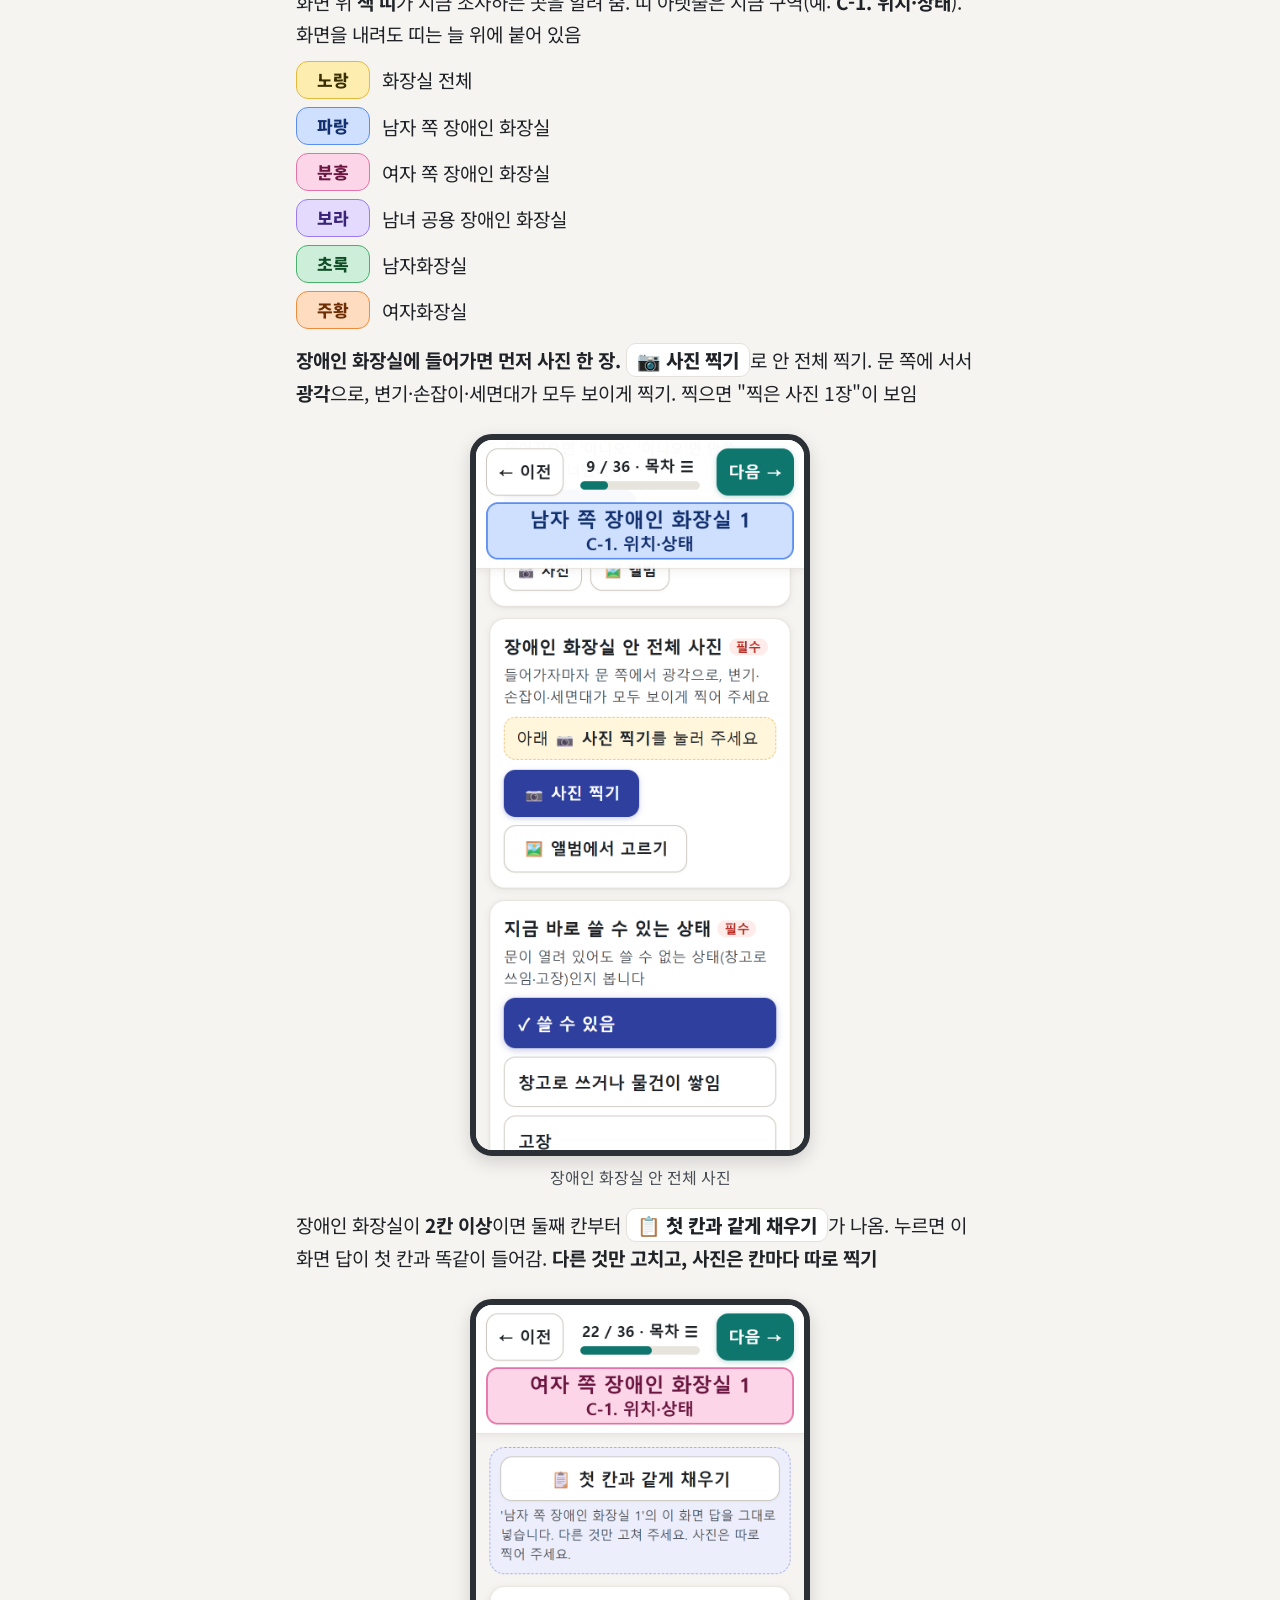
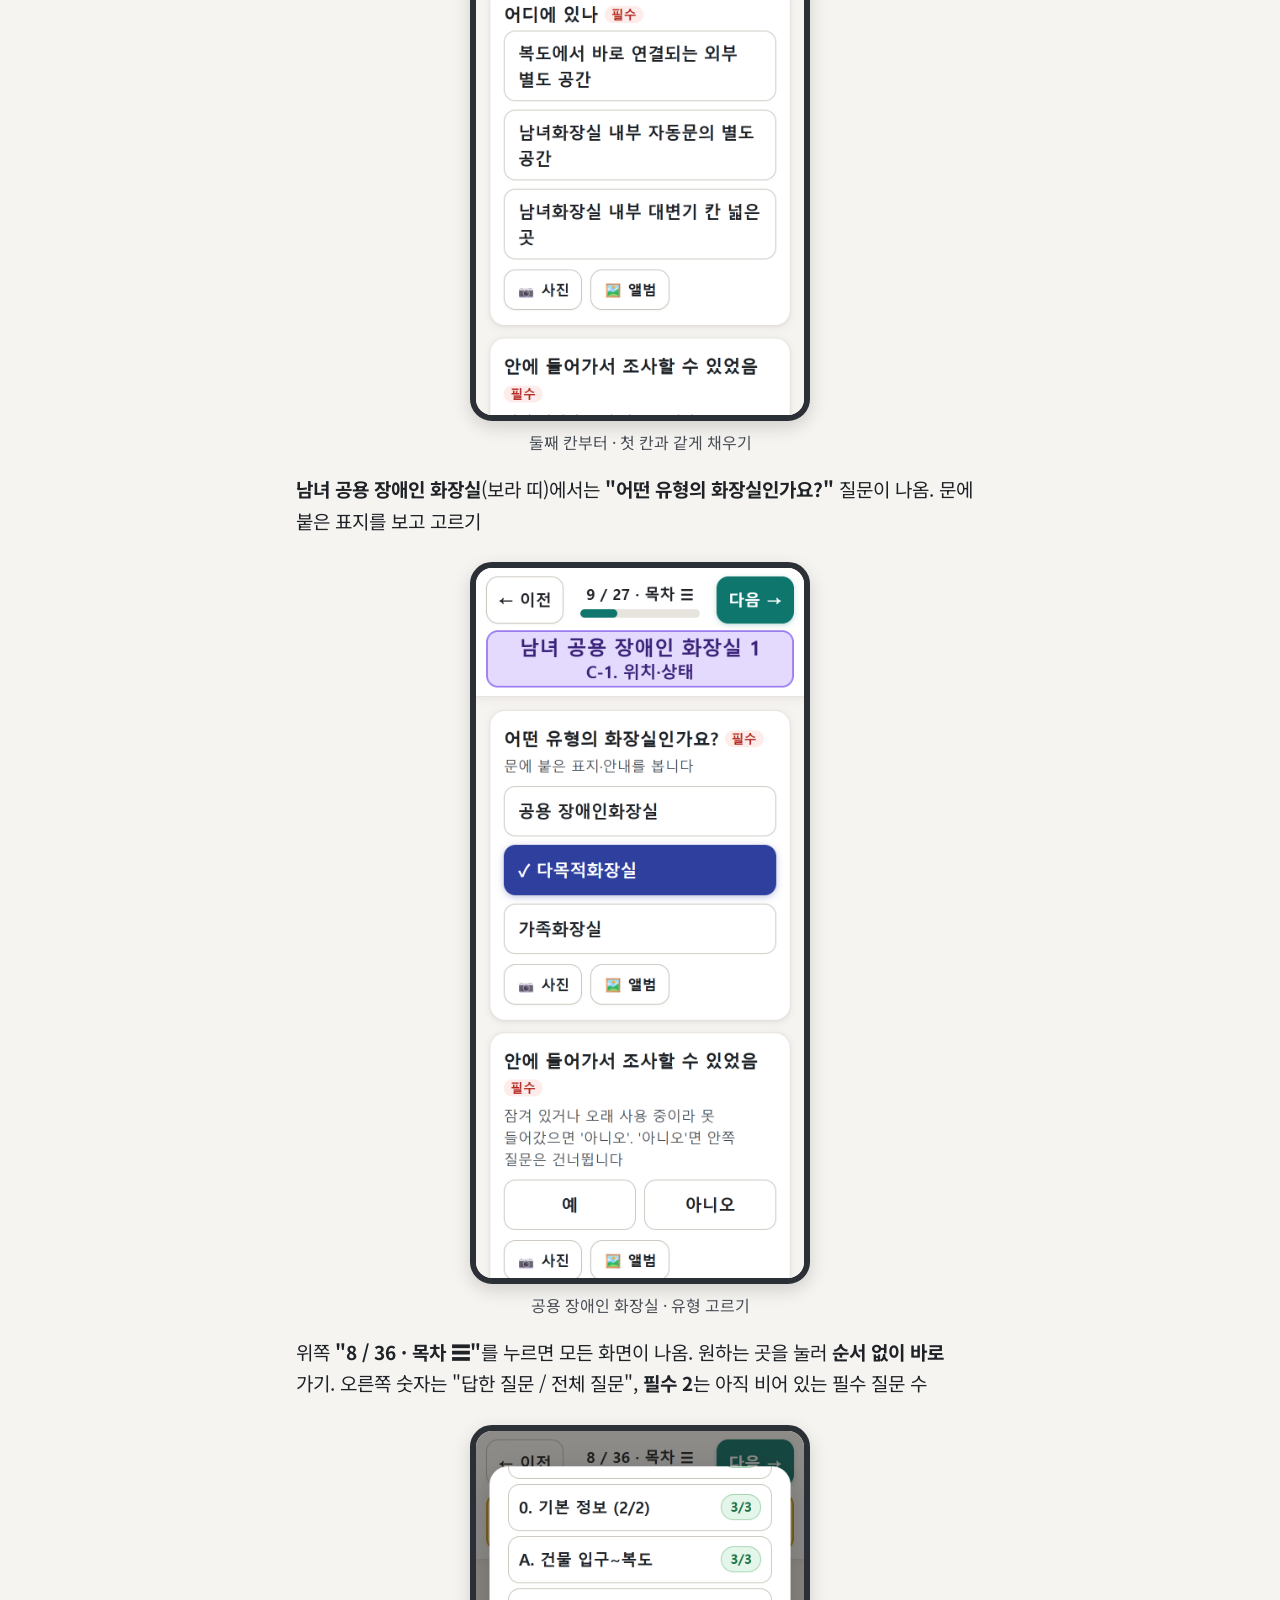
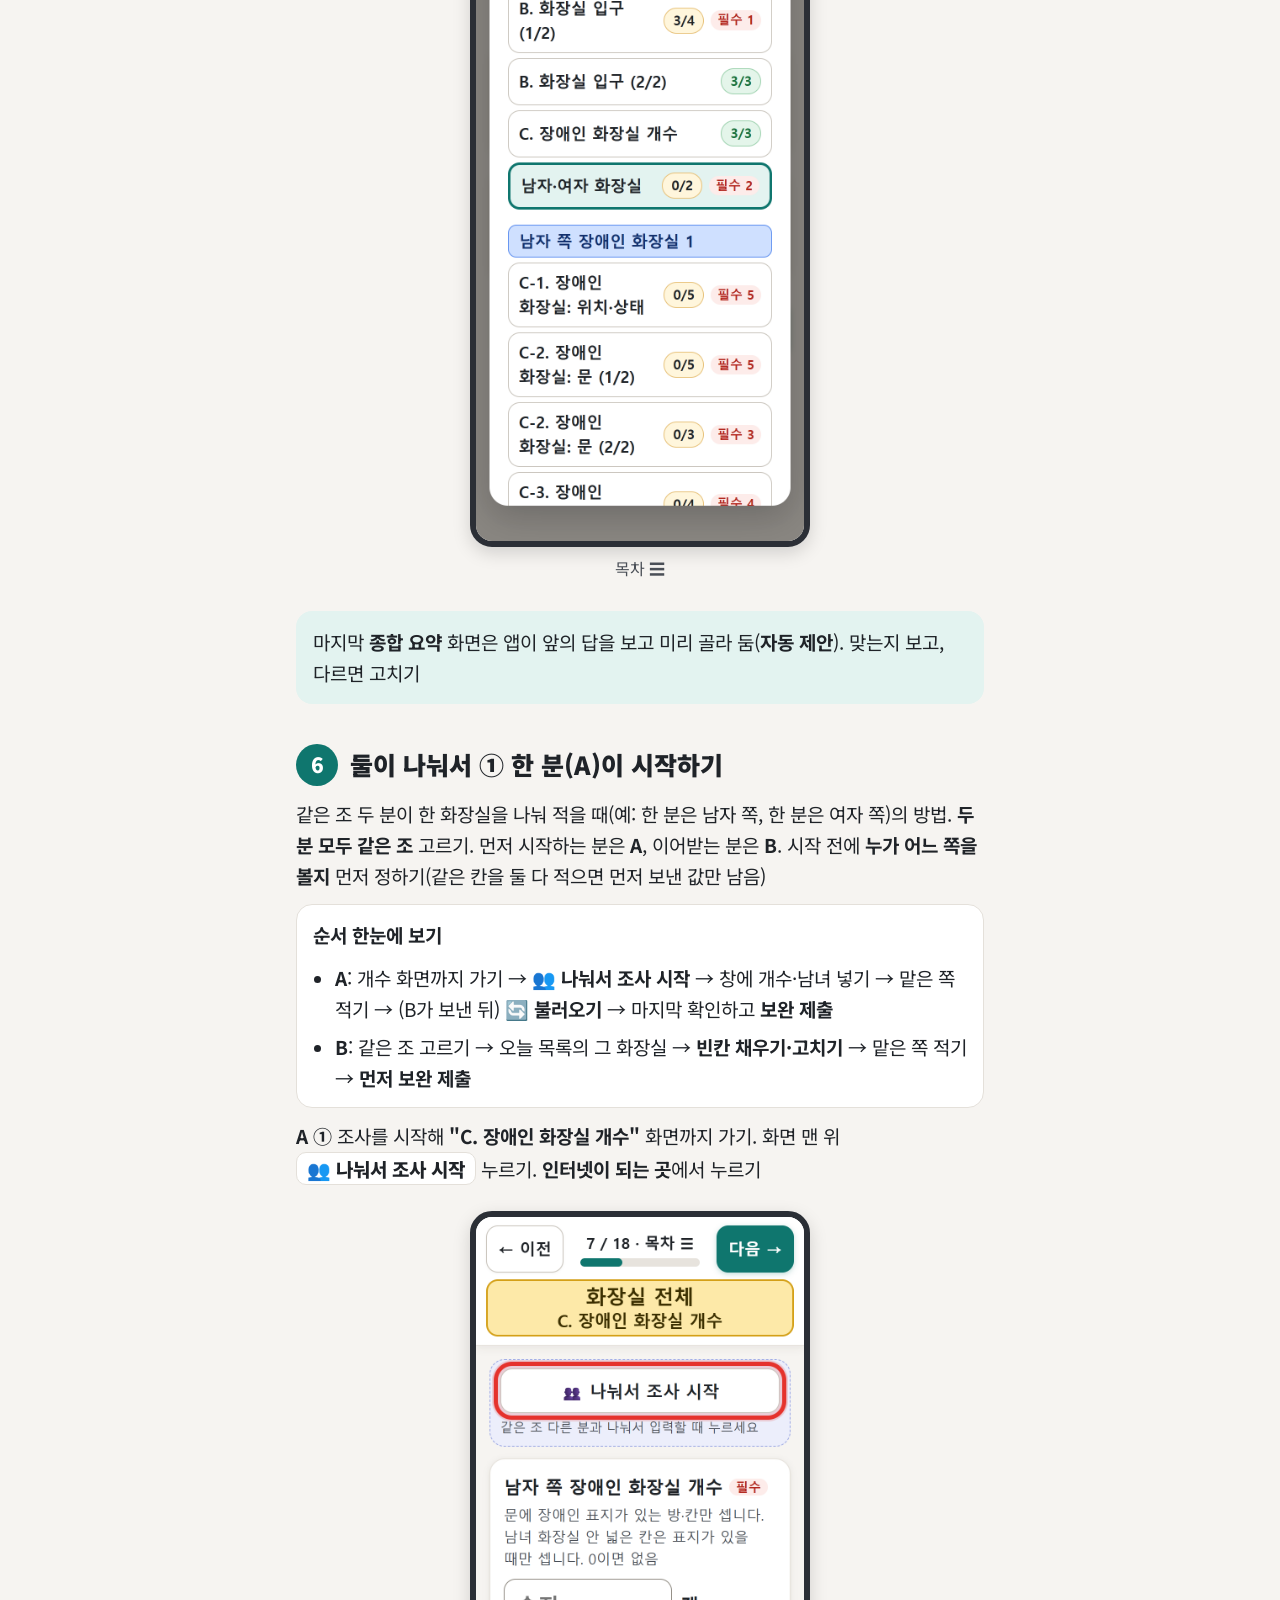
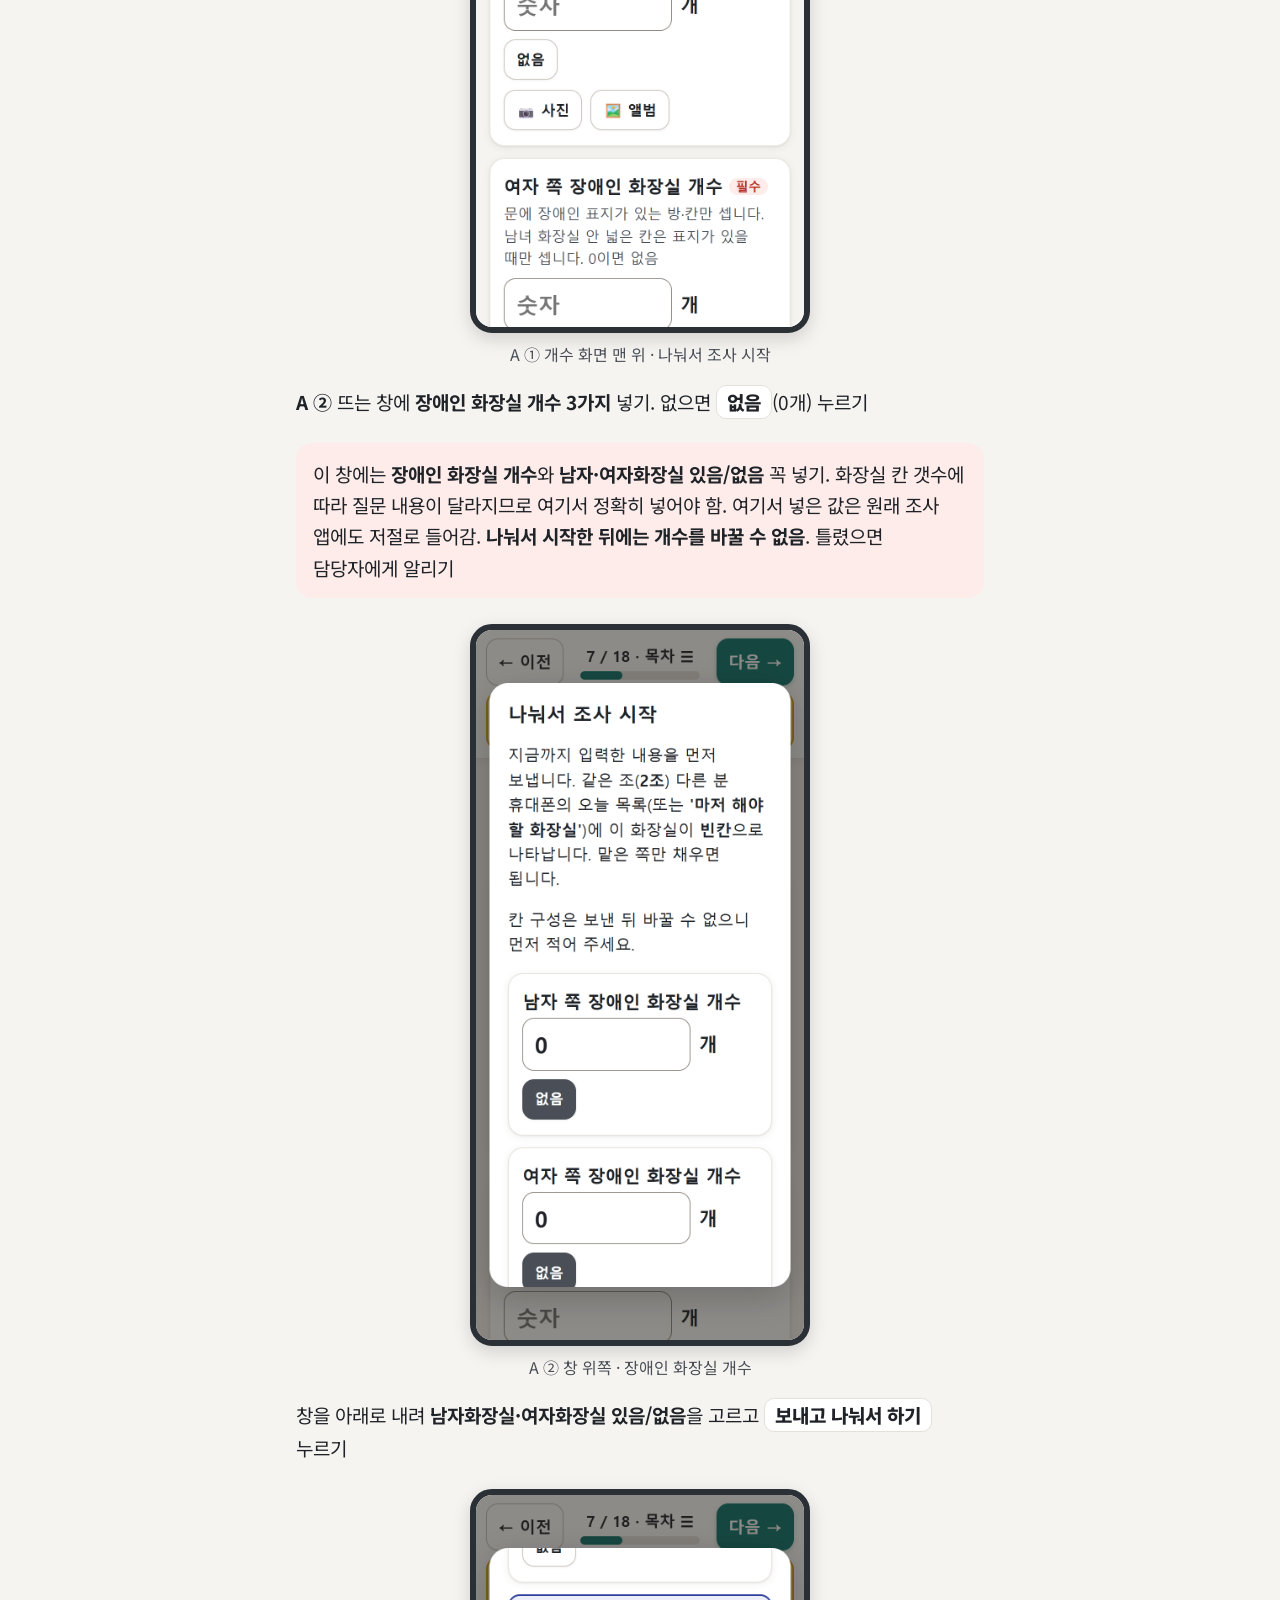
